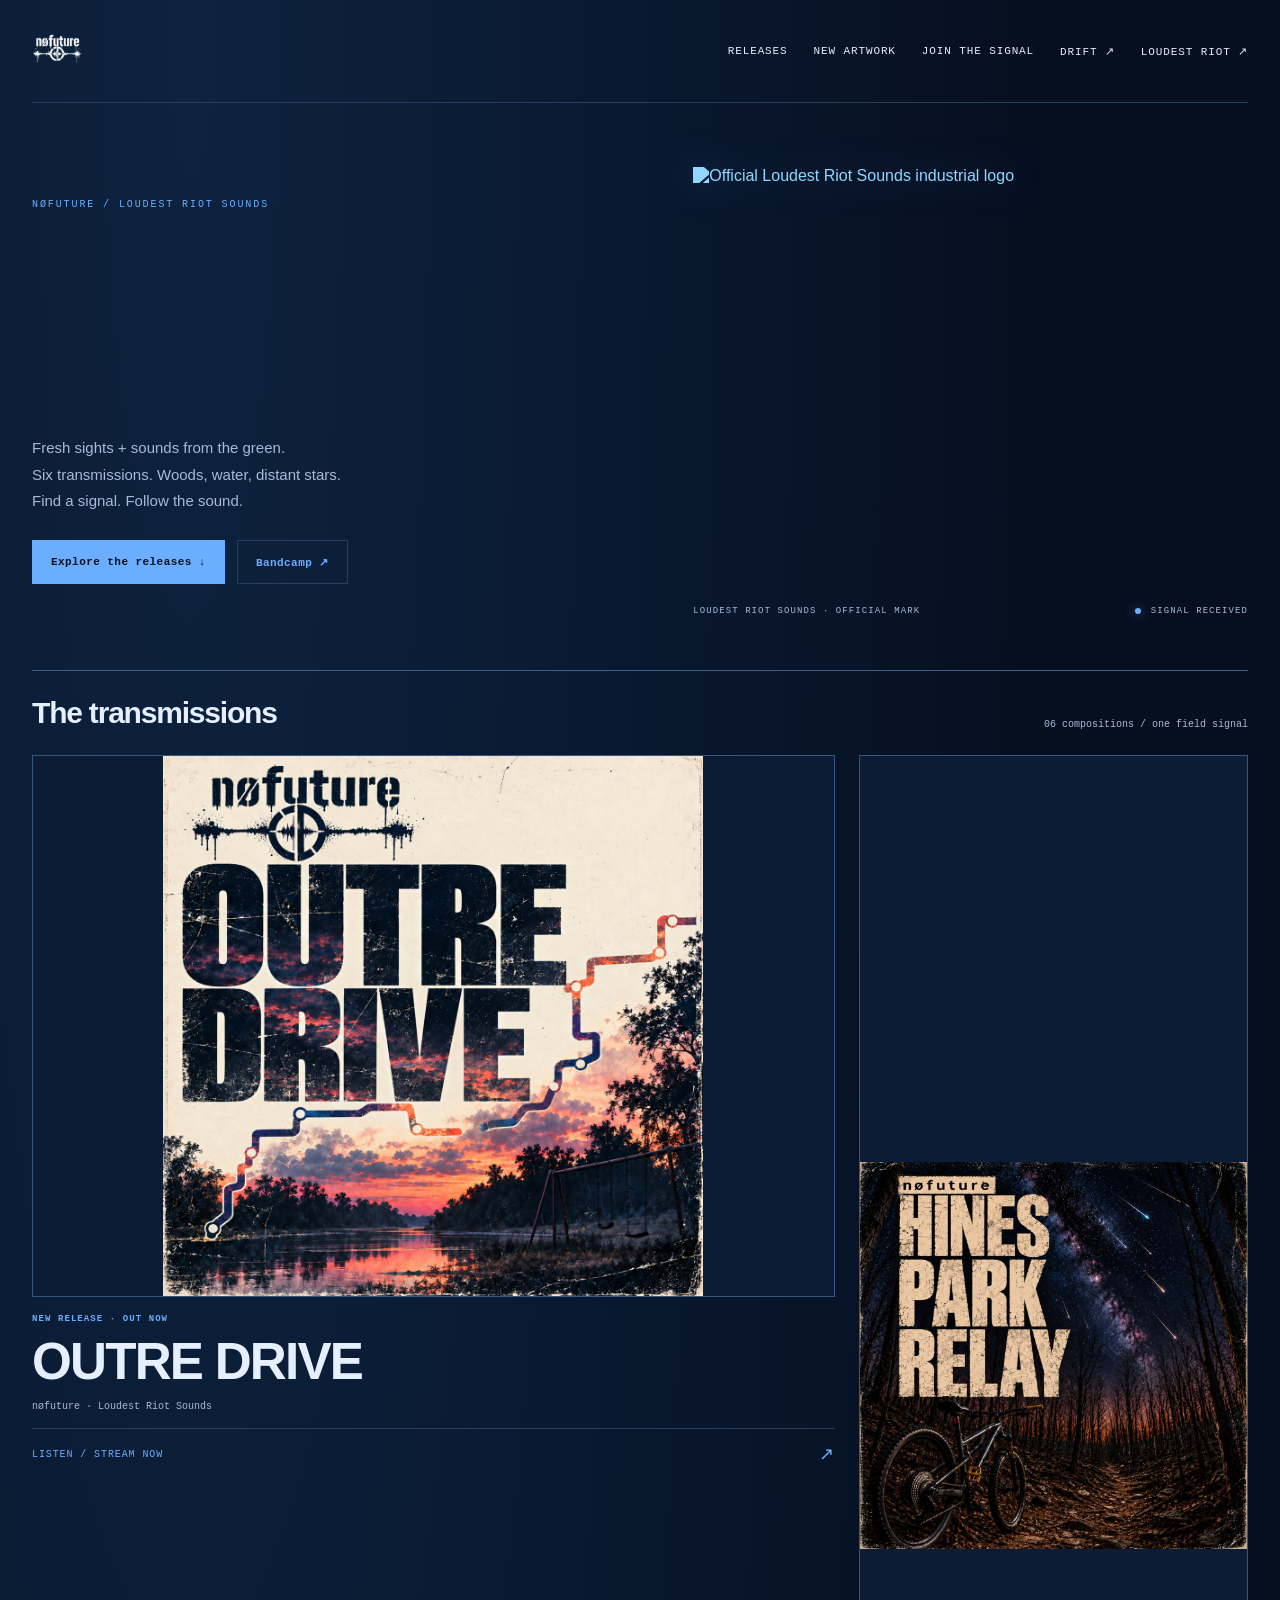
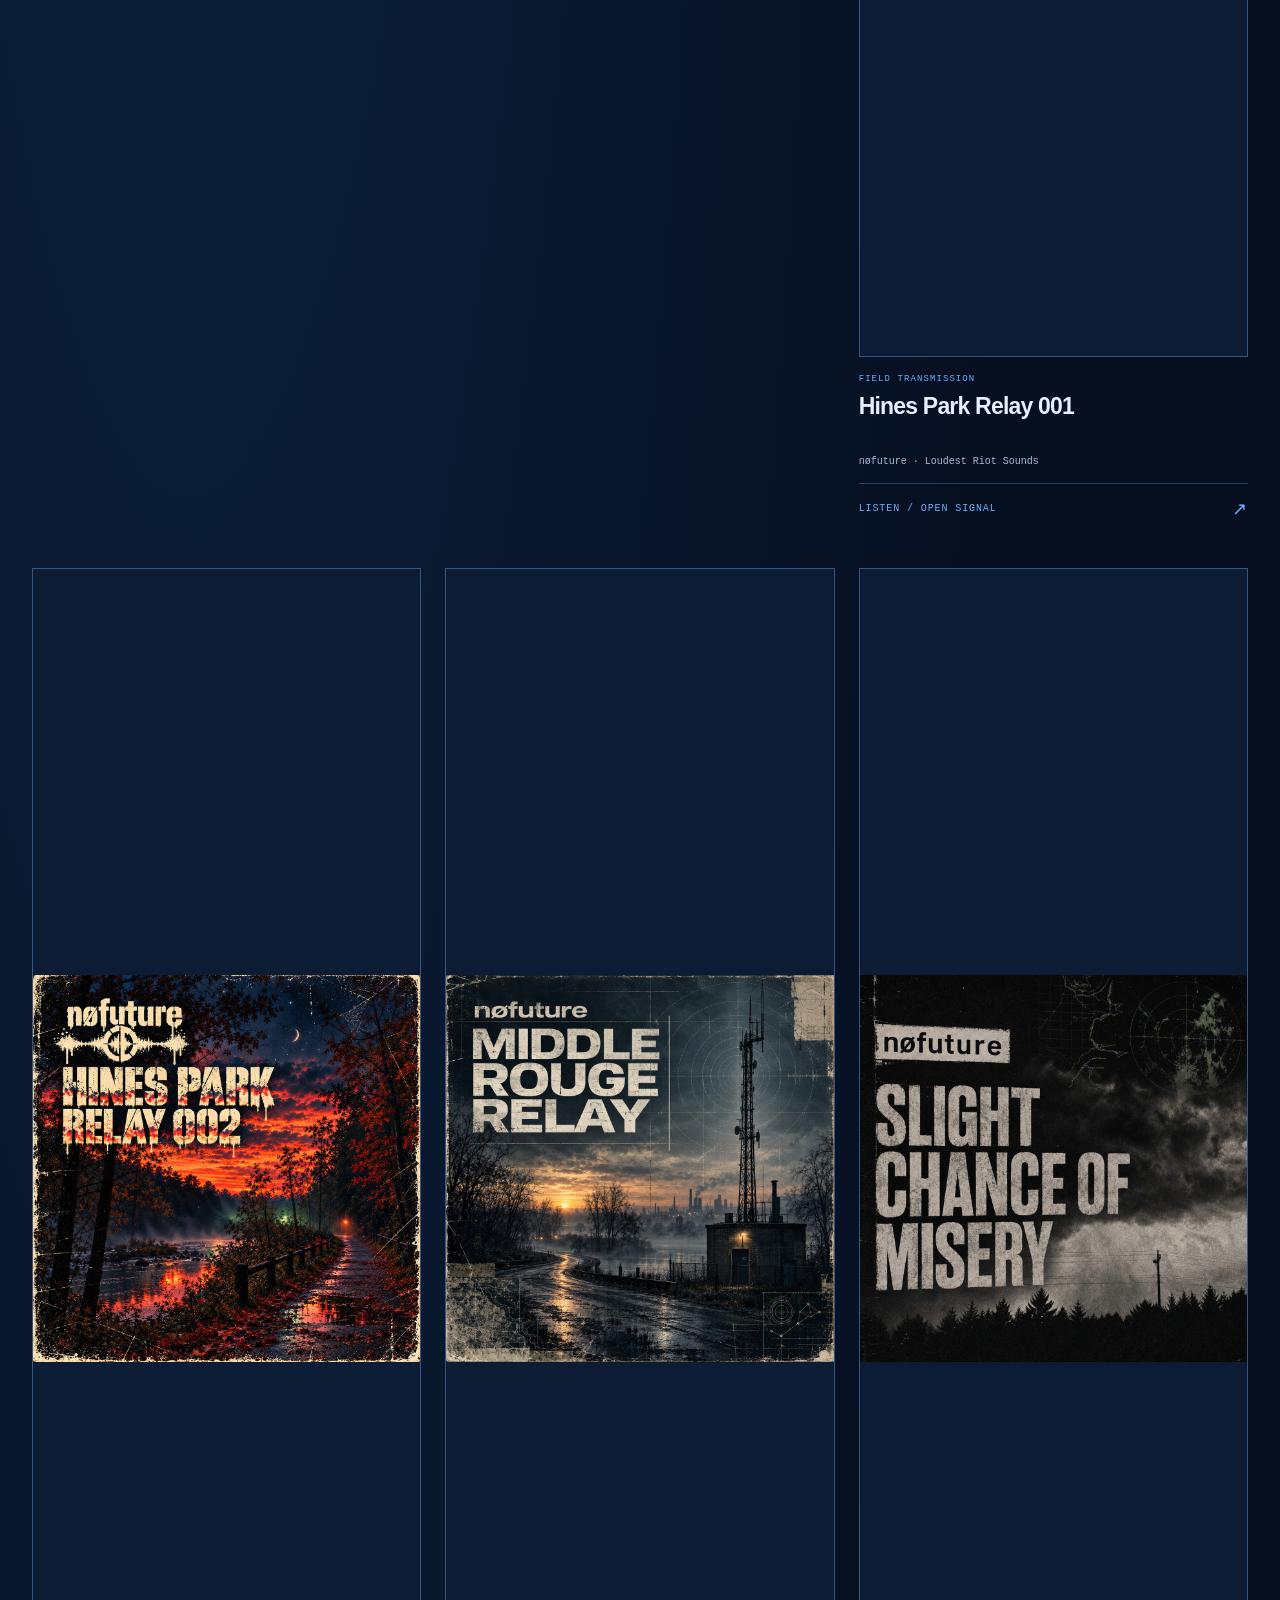
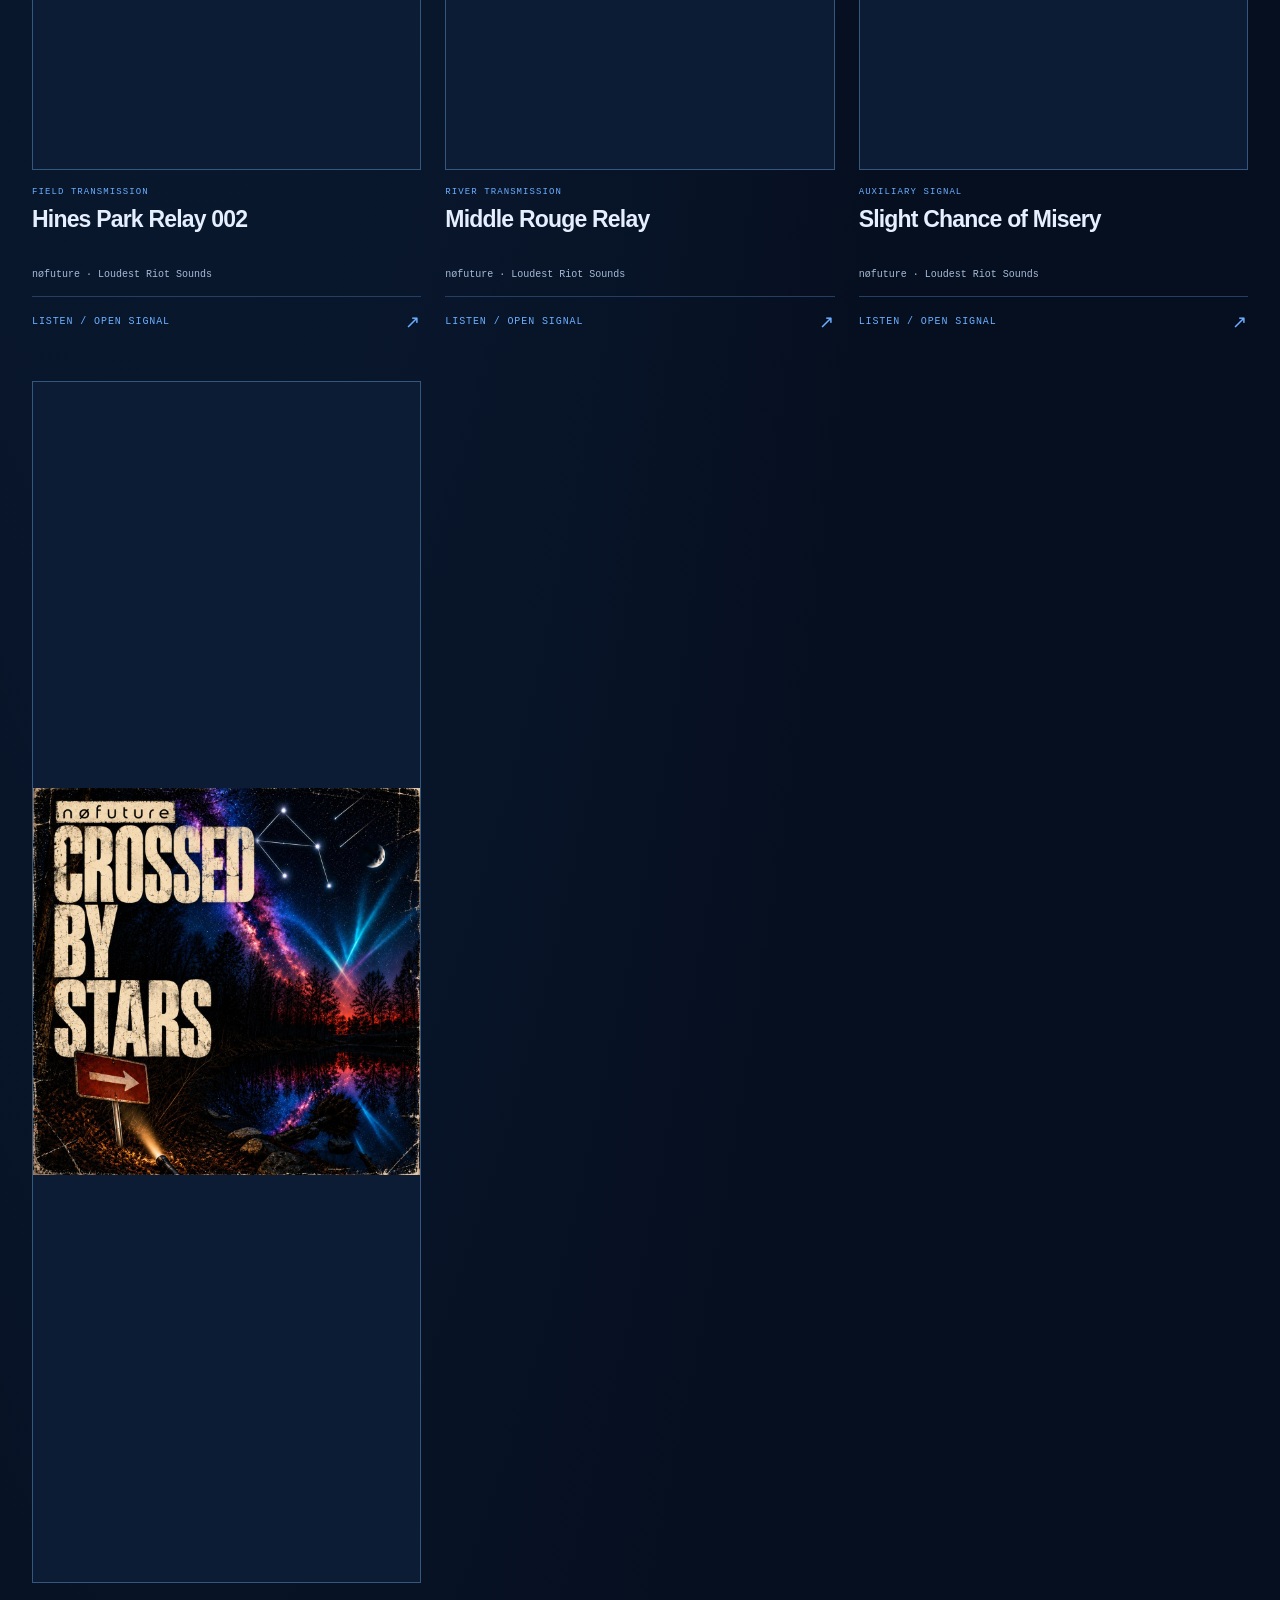
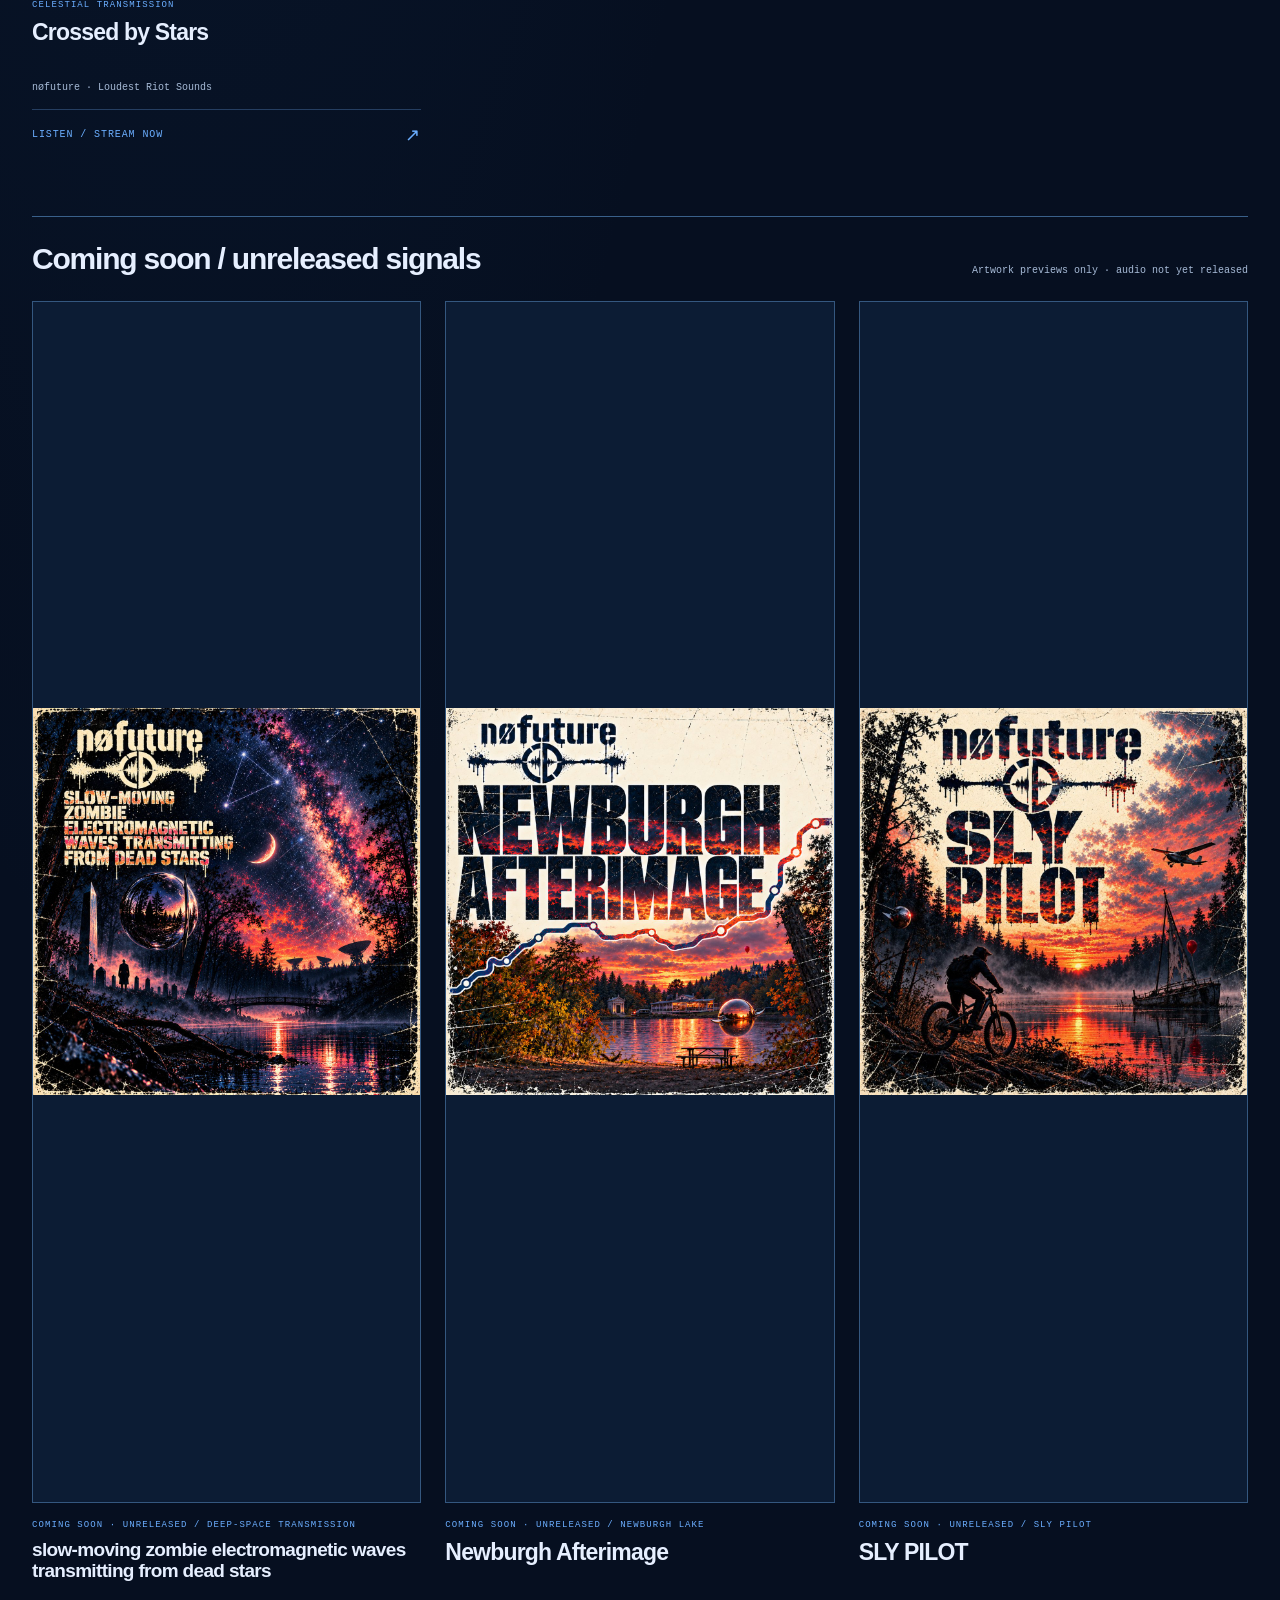
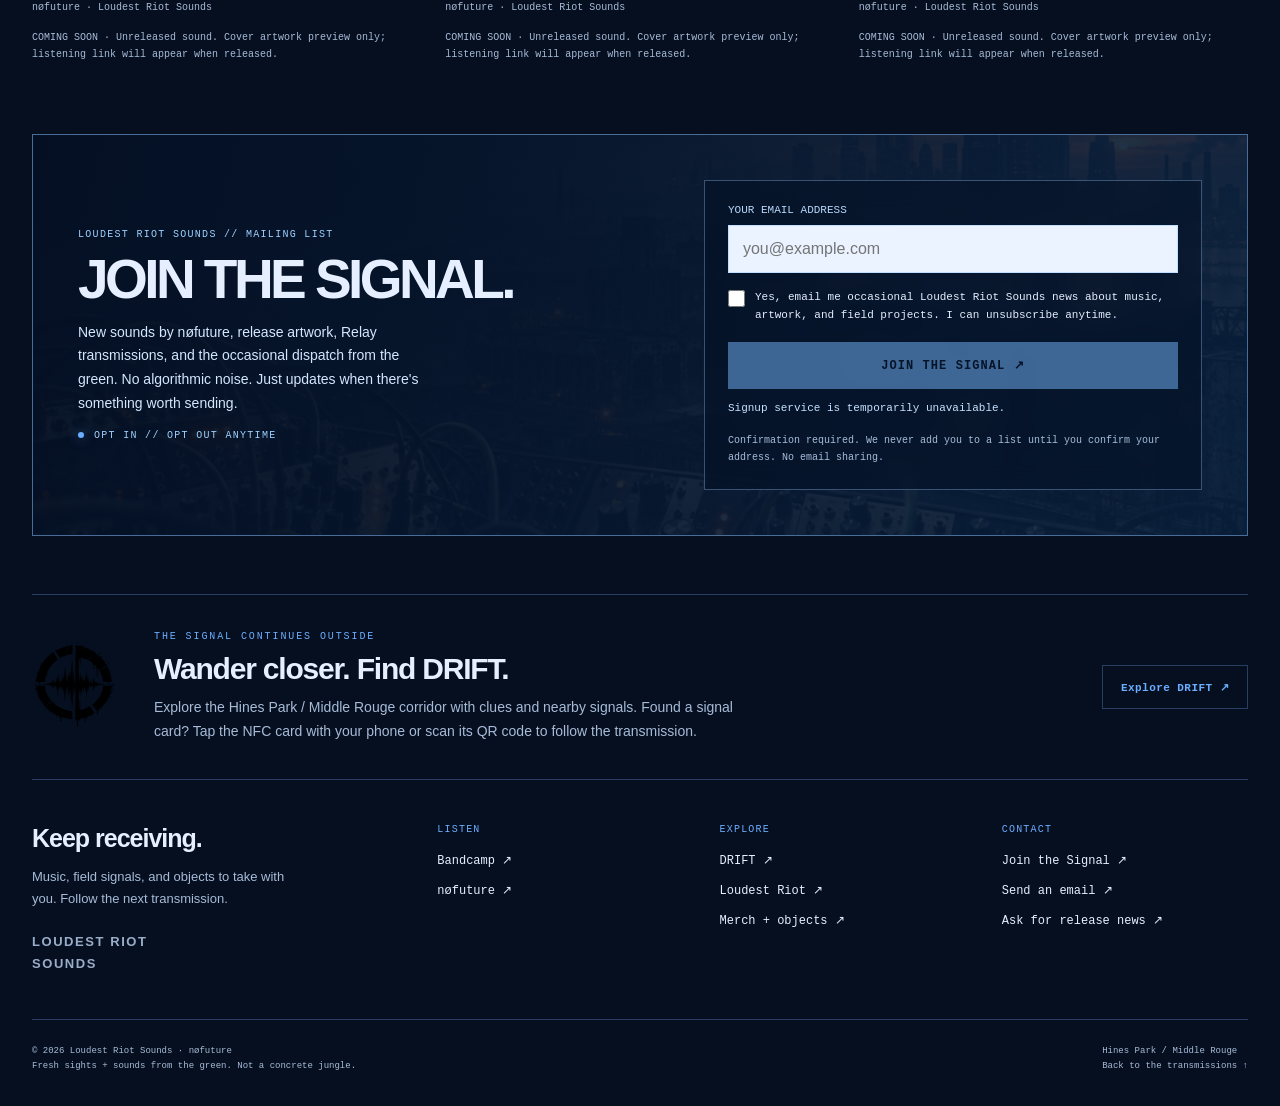
==== index.html @ c06fbc1d "Use official Loudest Riot industrial logo in hero and link Crossed by Stars to Spotify" ====
<!doctype html>
<html lang="en"><head><meta charset="utf-8"><meta name="viewport" content="width=device-width,initial-scale=1,viewport-fit=cover"><meta name="theme-color" content="#090e18"><meta name="description" content="Six transmissions by nøfuture. Explore the cover artwork, follow the sound, and find the signal in the Hines Park / Middle Rouge corridor."><title>Relay Network · nøfuture / Loudest Riot Sounds</title><link rel="canonical" href="https://relay.loudestriot.com/">
<link rel="icon" type="image/png" href="assets/brand/signal-glyph.png">
<link rel="apple-touch-icon" href="assets/brand/signal-glyph.png">
<meta property="og:type" content="website">
<meta property="og:site_name" content="Loudest Riot Sounds">
<meta property="og:url" content="https://relay.loudestriot.com/">
<meta property="og:title" content="Relay Network · nøfuture">
<meta property="og:description" content="Fresh sights + sounds from the green. Hines Park Relay, Middle Rouge, and signals beyond.">
<meta property="og:image" content="https://relay.loudestriot.com/assets/hines-001.jpg">
<meta property="og:image:alt" content="Original Hines Park Relay 001 cover artwork by nøfuture">
<meta property="og:image:type" content="image/jpeg">
<meta name="twitter:card" content="summary_large_image">
<meta name="twitter:title" content="Relay Network · nøfuture">
<meta name="twitter:description" content="OUTRE DRIVE is live. Woods, water, distant stars.">
<meta name="twitter:image" content="https://relay.loudestriot.com/assets/hines-001.jpg">
<style>
:root{--bg:#090e18;--ink:#eee9df;--muted:#a1aec1;--blue:#72acff;--line:#29364b;--mono:ui-monospace,SFMono-Regular,Menlo,Consolas,monospace}*{box-sizing:border-box}html{scroll-behavior:smooth;scroll-padding-top:24px}body{margin:0;background:var(--bg);color:var(--ink);font-family:Arial,Helvetica,sans-serif}a{color:inherit;text-decoration:none}button,a{-webkit-tap-highlight-color:transparent}a:focus-visible,button:focus-visible{outline:3px solid var(--blue);outline-offset:5px}::selection{background:var(--blue);color:var(--bg)}.wrap{width:min(1320px,calc(100% - 64px));margin:auto}.skip{position:absolute;left:20px;top:-60px;background:var(--blue);color:var(--bg);padding:12px;z-index:10}.skip:focus{top:12px}.top{display:flex;justify-content:space-between;align-items:center;gap:24px;padding:24px 0;border-bottom:1px solid var(--line)}.logo{width:180px;height:50px;object-fit:contain;object-position:left}.nav{display:flex;gap:26px;flex-wrap:wrap;font:11px var(--mono);letter-spacing:.08em;text-transform:uppercase}.nav a:hover,.links a:hover,footer a:hover{color:var(--blue)}.hero{position:relative;display:grid;grid-template-columns:1.12fr 1fr;gap:40px;padding:64px 0 54px;align-items:center}.eyebrow{font:10px var(--mono);letter-spacing:.19em;color:var(--blue);text-transform:uppercase}.hero h1{font-size:clamp(62px,7.8vw,116px);line-height:.89;letter-spacing:-.075em;font-weight:800;margin:24px 0}.hero h1 span{color:var(--blue)}.intro{font-size:15px;line-height:1.75;max-width:420px;color:var(--muted)}.heroactions{display:flex;gap:12px;flex-wrap:wrap;margin-top:26px}.button{display:inline-flex;align-items:center;justify-content:center;min-height:44px;padding:14px 18px;background:var(--blue);color:#08101c;font:11px var(--mono);font-weight:700;letter-spacing:.04em;border:1px solid var(--blue)}.button:hover{background:#a3caff}.button.outline{background:transparent;color:var(--blue);border-color:var(--line)}.button.outline:hover{border-color:var(--blue)}.heroart{position:relative;margin:0}.heroart img{width:100%;aspect-ratio:1.3;object-fit:cover;display:block;border:1px solid var(--line)}.heroart figcaption{display:flex;justify-content:space-between;gap:16px;margin-top:12px;font:9px var(--mono);letter-spacing:.12em;color:var(--muted);text-transform:uppercase}.signal{display:flex;align-items:center;gap:10px}.dot{width:6px;height:6px;background:var(--blue);border-radius:100%;box-shadow:0 0 12px #72acff90}.sectionhead{display:flex;justify-content:space-between;align-items:end;gap:20px;padding:25px 0;border-top:1px solid var(--line)}.sectionhead h2{font-size:30px;letter-spacing:-.04em;margin:0}.sectionhead p{font:10px var(--mono);color:var(--muted);margin:0}.gallery{display:grid;grid-template-columns:repeat(3,minmax(0,1fr));gap:34px 24px;padding-bottom:56px}.release{min-width:0}.artlink{display:block;position:relative;border:1px solid var(--line);overflow:hidden;background:#10182a;cursor:zoom-in;width:100%;padding:0;color:inherit}.artlink img{display:block;width:100%;aspect-ratio:1;object-fit:contain;transition:filter .25s}.artlink:hover{border-color:var(--blue)}.artlink:hover img{filter:brightness(1.08)}.zoom{position:absolute;bottom:12px;right:12px;background:#080e18dc;color:var(--blue);padding:8px 10px;font:9px var(--mono);border:1px solid #72acff55;opacity:0;transition:opacity .2s}.artlink:hover .zoom,.artlink:focus-visible .zoom{opacity:1}.release .type{font:9px var(--mono);color:var(--blue);letter-spacing:.12em;text-transform:uppercase;margin:17px 0 9px}.release h3{font-size:23px;line-height:1.14;letter-spacing:-.035em;margin:0;min-height:53px}.release.long h3{font-size:19px;min-height:53px}.release .byline{font:10px var(--mono);color:var(--muted);margin:10px 0 16px}.listen{display:flex;align-items:center;justify-content:space-between;gap:14px;border-top:1px solid var(--line);padding:14px 0;font:10px var(--mono);letter-spacing:.09em;text-transform:uppercase;color:var(--blue)}.listen:hover{color:#bfd9ff}.listen span{font-size:18px}.field{display:grid;grid-template-columns:92px 1fr auto;align-items:center;gap:30px;padding:36px 0;border-top:1px solid var(--line);border-bottom:1px solid var(--line)}.field img{width:84px;height:84px;object-fit:contain}.field h2{font-size:30px;letter-spacing:-.04em;margin:10px 0}.field p{max-width:600px;font-size:14px;line-height:1.7;color:var(--muted);margin:0}.links{display:grid;grid-template-columns:1.5fr 1fr 1fr 1fr;gap:36px;padding:44px 0}.links h2{font-size:25px;letter-spacing:-.04em;margin:0 0 12px}.links p{font-size:13px;line-height:1.7;color:var(--muted);max-width:280px}.links h3{font:10px var(--mono);color:var(--blue);text-transform:uppercase;letter-spacing:.12em;margin:0 0 18px}.links a{display:block;font:12px var(--mono);margin:0 0 15px}.label{width:170px;height:60px;object-fit:contain;object-position:left;margin-top:12px}footer{display:flex;justify-content:space-between;gap:24px;border-top:1px solid var(--line);padding:24px 0 34px;font:9px var(--mono);color:var(--muted);line-height:1.7}dialog{padding:0;border:1px solid var(--line);background:var(--bg);color:var(--ink);max-width:min(92vw,780px);max-height:94dvh}dialog::backdrop{background:#02060ddd}dialog img{display:block;max-width:100%;max-height:78dvh;object-fit:contain;margin:auto}.dialogbar{display:flex;justify-content:space-between;gap:20px;align-items:center;padding:16px;font:12px var(--mono)}.close{background:transparent;color:var(--blue);border:1px solid var(--line);padding:12px;cursor:pointer;font:12px var(--mono)}
@media(max-width:980px){.wrap{width:calc(100% - 40px)}.hero{gap:24px}.hero h1{font-size:76px}.gallery{grid-template-columns:repeat(2,minmax(0,1fr))}.links{grid-template-columns:repeat(2,1fr)}.field{grid-template-columns:70px 1fr}.field img{width:64px;height:64px}.field .button{grid-column:2;width:max-content}}
@media(max-width:600px){.wrap{width:calc(100% - 32px)}.top{gap:12px;padding:18px 0}.logo{width:130px;height:38px}.nav{gap:15px;font-size:10px}.nav .home{display:none}.hero{grid-template-columns:1fr;padding:38px 0 30px;gap:28px}.hero h1{font-size:clamp(64px,16vw,94px)}.intro{font-size:14px}.heroart img{aspect-ratio:1.5}.sectionhead{align-items:start}.sectionhead h2{font-size:25px}.sectionhead p{max-width:110px;text-align:right;line-height:1.6}.gallery{gap:28px 14px}.release h3{font-size:18px;min-height:42px}.release.long h3{font-size:15px}.release .type{font-size:8px;line-height:1.6}.release .byline{font-size:9px}.listen{font-size:9px}.field{gap:18px}.field h2{font-size:25px}.field p{font-size:13px}.links{gap:25px 20px}.links .about{grid-column:1/-1}.links p{max-width:100%}footer{flex-direction:column;gap:12px}.zoom{display:none}}
@media(max-width:350px){.gallery{grid-template-columns:1fr}.release h3,.release.long h3{min-height:0}.hero h1{font-size:60px}.nav{gap:8px}.logo{width:112px}}
@media(prefers-reduced-motion:reduce){html{scroll-behavior:auto}*{transition:none!important}}
:root{--bg:#060f20;--ink:#e6efff;--muted:#a7bbd7;--blue:#6baeff;--line:#253e61}
body{background:radial-gradient(ellipse at 15% 0%,#163c6870,transparent 55%),var(--bg)}
.hero h1{color:var(--blue);background:linear-gradient(135deg,#9ed4ff44,#2468bd55),url('assets/relay-network-hero.png') center 38%/cover;background-clip:text;-webkit-background-clip:text;-webkit-text-fill-color:transparent;filter:drop-shadow(0 0 24px #4389de33)}
.hero h1 span{color:inherit}
.heroart img{border-color:#436c9e}
.artlink{background:#0c1c34;border-color:#34577f}
.sectionhead{border-top-color:#39608a}
.release .art-note{font:10px var(--mono);line-height:1.7;color:var(--muted);margin:14px 0 0}
.signal-update{font:10px var(--mono);letter-spacing:.1em;color:var(--blue);margin:16px 0 0}
.labelword{font:800 18px/1.05 Arial,Helvetica,sans-serif;letter-spacing:.12em;color:var(--ink);margin:20px 0 0;opacity:.92}

/* Portrait mobile rebuild v2: artwork first, no tiny two-column covers */
@media (max-width:640px) and (orientation:portrait){
  html{overflow-x:clip;scroll-padding-top:18px}
  body{min-width:0;background:#071428}
  .wrap{width:100%;max-width:100%;overflow:clip}
  .top{
    margin:0;padding:calc(12px + env(safe-area-inset-top,0px)) 18px 0;
    display:grid;grid-template-columns:minmax(0,1fr);gap:9px;
    background:linear-gradient(180deg,#0a1b34,#08172d);
    border-bottom:1px solid #385984
  }
  .top>a{display:inline-block;width:max-content;max-width:100%;line-height:0}
  .logo{width:152px;height:45px;object-position:left center}
  .nav{display:grid;grid-template-columns:repeat(3,minmax(0,1fr));gap:0;width:100%;border-top:1px solid #243e60}
  .nav a{display:flex;justify-content:center;align-items:center;min-height:47px;padding:8px 3px;color:#d4e5ff;font:10px/1.25 var(--mono);letter-spacing:.06em;text-align:center}
  .nav a+a{border-left:1px solid #243e60}
  .nav .home{display:none}
  .hero{
    position:relative;display:grid;isolation:isolate;
    grid-template-columns:minmax(0,1fr);
    min-height:clamp(540px,76svh,690px);padding:0;margin:0;gap:0;
    border-bottom:1px solid #375982
  }
  .hero::before{
    content:"";position:absolute;inset:0;z-index:1;pointer-events:none;
    background:linear-gradient(180deg,rgba(4,14,30,.07) 0%,rgba(4,13,31,.3) 21%,rgba(4,15,33,.66) 46%,rgba(3,12,29,.97) 100%)
  }
  .hero>div{
    position:relative;z-index:2;grid-area:1/1;min-width:0;
    display:flex;flex-direction:column;justify-content:flex-end;align-items:flex-start;
    padding:38px 20px 36px
  }
  .hero .eyebrow{
    max-width:100%;font:10px/1.4 var(--mono);letter-spacing:.15em;
    color:#d9ecff;background:rgba(6,28,54,.43);
    border:1px solid rgba(153,202,255,.37);padding:8px 10px;
    -webkit-backdrop-filter:blur(7px);backdrop-filter:blur(7px)
  }
  .hero h1{
    max-width:100%;margin:20px 0 19px;
    font-size:clamp(69px,20vw,95px);font-weight:900;line-height:.84;letter-spacing:-.083em;
    color:#f1f7ff;background:none;filter:none;text-shadow:0 4px 28px rgba(2,11,29,.75);
    -webkit-text-fill-color:#f1f7ff;overflow-wrap:normal
  }
  .hero h1 span{
    display:block;max-width:100%;margin-top:9px;
    font-size:clamp(34px,11.3vw,54px);font-weight:800;line-height:1;letter-spacing:-.068em;
    color:#a9d1ff;-webkit-text-fill-color:#a9d1ff;white-space:nowrap
  }
  .hero .intro{
    box-sizing:border-box;width:auto;max-width:min(100%,36ch);margin:0;
    padding:12px 14px;border-left:2px solid #8ecaff;
    background:rgba(8,24,49,.44);color:#edf6ff;font-size:13px;line-height:1.55;
    -webkit-backdrop-filter:blur(7px);backdrop-filter:blur(7px)
  }
  .heroactions{display:grid;grid-template-columns:minmax(0,1fr) auto;gap:9px;width:100%;margin-top:19px}
  .heroactions .button{min-width:0;min-height:46px;padding:11px 12px;font:700 10px/1.4 var(--mono);letter-spacing:.015em;text-align:center}
  .heroactions .button.outline{background:rgba(8,24,49,.5);border-color:rgba(162,204,255,.58);color:#e9f3ff;-webkit-backdrop-filter:blur(7px);backdrop-filter:blur(7px)}
  .heroart{position:absolute;inset:0;z-index:0;grid-area:1/1;overflow:hidden}
  .heroart img{
    display:block;width:100%;height:100%;border:0;aspect-ratio:auto;
    object-fit:cover;object-position:50% 45%
  }
  .heroart figcaption{display:none}
  .sectionhead{
    display:block;align-items:initial;margin:0 18px;padding:34px 0 20px;border-top:0
  }
  .sectionhead h2{
    max-width:100%;font-size:clamp(25px,7.1vw,33px);line-height:1.08;
    letter-spacing:-.045em
  }
  .sectionhead p{
    max-width:100%;margin:11px 0 0;color:#9fc6f7;text-align:left;
    font:10px/1.5 var(--mono);letter-spacing:.06em
  }
  .gallery{display:grid;grid-template-columns:minmax(0,1fr);gap:0;padding:0 18px 24px}
  .release{
    display:flex;flex-direction:column;min-width:0;
    margin:0 0 29px;padding:0 0 28px;border-bottom:1px solid #2a4365
  }
  .release:last-child{margin-bottom:0}
  .artlink{width:100%;border:1px solid #39628b;background:#102846;box-shadow:0 14px 30px rgba(0,4,17,.24)}
  .artlink img{width:100%;height:auto;aspect-ratio:1;object-fit:contain}
  .zoom{display:none}
  .release .type{margin:17px 0 8px;color:#91c9ff;font:10px/1.45 var(--mono);letter-spacing:.12em}
  .release h3,.release.long h3{
    min-height:0;margin:0;font-size:clamp(23px,6.4vw,30px);
    line-height:1.14;letter-spacing:-.03em;overflow-wrap:anywhere
  }
  .release.long h3{font-size:clamp(19px,5.3vw,24px);line-height:1.18}
  .release .byline{margin:10px 0 12px;color:#9eb9db;font-size:10px;line-height:1.5}
  .listen{
    margin-top:auto;min-height:48px;padding:12px 0;
    font:11px/1.4 var(--mono);letter-spacing:.08em;color:#93c7ff
  }
  .listen span{font-size:21px}
  .release .art-note{margin:6px 0 0;color:#afc9e8;font:11px/1.6 var(--mono)}
  .field{
    display:grid;grid-template-columns:62px minmax(0,1fr);gap:18px;
    align-items:start;padding:34px 18px 38px;margin:0;
    background:linear-gradient(140deg,#122c4c,#08172d);
    border-top:1px solid #375982;border-bottom:1px solid #375982
  }
  .field>a:first-child{grid-column:1;grid-row:1}
  .field img{display:block;width:62px;height:62px;object-fit:contain}
  .field>div{min-width:0;grid-column:2;grid-row:1}
  .field .eyebrow{font-size:9px;line-height:1.6}
  .field h2{margin:9px 0;font-size:clamp(22px,6vw,28px);line-height:1.1}
  .field p{font-size:13px;line-height:1.65}
  .field .button{grid-column:1/-1;width:100%;margin-top:2px}
  .links{display:grid;grid-template-columns:repeat(2,minmax(0,1fr));gap:30px 17px;padding:40px 18px 34px}
  .links .about{grid-column:1/-1}
  .links h2{font-size:28px}
  .links p{max-width:100%;font-size:13px}
  .links a{font:12px/1.5 var(--mono);overflow-wrap:anywhere}
  .links h3{margin-bottom:14px}
  .links .labelword{font-size:17px;line-height:1.05}
  footer{display:flex;flex-direction:column;gap:12px;padding:22px 18px calc(32px + env(safe-area-inset-bottom,0px));font:10px/1.7 var(--mono)}
  dialog{width:min(calc(100vw - 24px),780px);max-width:calc(100vw - 24px)}
  .dialogbar{font-size:11px}
}
@media (max-width:350px) and (orientation:portrait){
  .top{padding-left:14px;padding-right:14px}
  .hero>div{padding-left:16px;padding-right:16px}
  .hero h1{font-size:clamp(65px,20vw,72px)}
  .hero h1 span{font-size:clamp(32px,11vw,40px)}
  .heroactions .button{font-size:9px;padding-inline:8px}
  .heroart figcaption{left:16px;right:16px;font-size:8px}
  .gallery{padding-left:14px;padding-right:14px}
  .sectionhead{margin-left:14px;margin-right:14px}
}

@media(forced-colors:active){.hero h1{background:none;-webkit-text-fill-color:CanvasText;filter:none}}
.featured{grid-column:span 2}.featured .artlink img{max-height:540px;object-fit:contain}.featured .type{font-weight:700}.featured h3{font-size:clamp(30px,4vw,54px);min-height:0}@media(max-width:640px){.featured{grid-column:1}.featured .artlink img{max-height:none}.featured h3{font-size:32px}}
.heroart img{object-fit:contain!important;aspect-ratio:1.3!important;background:transparent!important;border:0!important;filter:brightness(0) saturate(100%) invert(76%) sepia(24%) saturate(1165%) hue-rotate(177deg) brightness(105%) contrast(102%) drop-shadow(0 0 18px rgba(47,132,230,.3))!important}.hero h1{background-image:none!important}\n</style><link rel="stylesheet" href="assets/signal-signup.css?v=1"><script defer src="assets/signal-signup.js?v=1"></script></head><body><a class="skip" href="#transmissions">Skip to releases</a><div class="wrap"><header class="top"><a href="https://loudestriot.com" aria-label="Loudest Riot Sounds home"><img class="logo" src="assets/brand/nofuture-waveform-white.png" alt="nøfuture"></a><nav class="nav" aria-label="Main navigation"><a href="#transmissions">Releases</a><a href="#new-artwork">New artwork</a><a href="#join-signal">Join the signal</a><a href="https://drift.loudestriot.com">DRIFT ↗</a><a class="home" href="https://loudestriot.com">Loudest Riot ↗</a></nav></header>
<main><section class="hero"><div><div class="eyebrow">nøfuture / Loudest Riot Sounds</div><h1>RELAY<br><span>NETWORK.</span></h1><p class="intro">Fresh sights + sounds from the green.<br>Six transmissions. Woods, water, distant stars.<br>Find a signal. Follow the sound.</p><div class="heroactions"><a class="button" href="#transmissions">Explore the releases ↓</a><a class="button outline" href="https://nfuture.bandcamp.com">Bandcamp ↗</a></div></div><figure class="heroart"><img src="https://xn--nfuture-q1a.com/assets/loudest-riot-industrial.png" alt="Official Loudest Riot Sounds industrial logo" fetchpriority="high"><figcaption><span>Loudest Riot Sounds · official mark</span><span class="signal"><i class="dot" aria-hidden="true"></i>Signal received</span></figcaption></figure></section>
<section id="transmissions" aria-labelledby="releases-title"><div class="sectionhead"><h2 id="releases-title">The transmissions</h2><p>06 compositions / one field signal</p></div><div class="gallery">
<article class="release featured"><button class="artlink" type="button" data-cover="assets/outre-drive.jpg" data-title="Outre Drive" aria-label="View Outre Drive cover artwork"><img src="assets/outre-drive.jpg" alt="Outre Drive cover artwork" loading="eager" width="1200" height="1200"><span class="zoom" aria-hidden="true">View artwork ↗</span></button><p class="type">NEW RELEASE · OUT NOW</p><h3>OUTRE DRIVE</h3><p class="byline">nøfuture · Loudest Riot Sounds</p><a class="listen" href="https://ditto.fm/outre-drive">Listen / stream now<span aria-hidden="true">↗</span></a></article>
<article class="release "><button class="artlink" type="button" data-cover="assets/hines-001.jpg" data-title="Hines Park Relay 001" aria-label="View Hines Park Relay 001 cover artwork"><img src="assets/hines-001.jpg" alt="Hines Park Relay 001 cover artwork" loading="lazy" width="1200" height="1200"><span class="zoom" aria-hidden="true">View artwork ↗</span></button><p class="type">Field transmission</p><h3>Hines Park Relay 001</h3><p class="byline">nøfuture · Loudest Riot Sounds</p><a class="listen" href="/relay/001">Listen / open signal<span aria-hidden="true">↗</span></a></article>
<article class="release "><button class="artlink" type="button" data-cover="assets/hines-002.jpg?v=nofuture-20261013" data-title="Hines Park Relay 002" aria-label="View Hines Park Relay 002 cover artwork"><img src="assets/hines-002.jpg?v=nofuture-20261013" alt="Hines Park Relay 002 cover artwork" loading="lazy" width="1200" height="1200"><span class="zoom" aria-hidden="true">View artwork ↗</span></button><p class="type">Field transmission</p><h3>Hines Park Relay 002</h3><p class="byline">nøfuture · Loudest Riot Sounds</p><a class="listen" href="/relay/002">Listen / open signal<span aria-hidden="true">↗</span></a></article>
<article class="release "><button class="artlink" type="button" data-cover="assets/middle-rouge.jpg" data-title="Middle Rouge Relay" aria-label="View Middle Rouge Relay cover artwork"><img src="assets/middle-rouge.jpg" alt="Middle Rouge Relay cover artwork" loading="lazy" width="1200" height="1200"><span class="zoom" aria-hidden="true">View artwork ↗</span></button><p class="type">River transmission</p><h3>Middle Rouge Relay</h3><p class="byline">nøfuture · Loudest Riot Sounds</p><a class="listen" href="/relay/003">Listen / open signal<span aria-hidden="true">↗</span></a></article>
<article class="release "><button class="artlink" type="button" data-cover="assets/misery.jpg" data-title="Slight Chance of Misery" aria-label="View Slight Chance of Misery cover artwork"><img src="assets/misery.jpg" alt="Slight Chance of Misery cover artwork" loading="lazy" width="1200" height="1200"><span class="zoom" aria-hidden="true">View artwork ↗</span></button><p class="type">Auxiliary signal</p><h3>Slight Chance of Misery</h3><p class="byline">nøfuture · Loudest Riot Sounds</p><a class="listen" href="/relay/004">Listen / open signal<span aria-hidden="true">↗</span></a></article>
<article class="release "><button class="artlink" type="button" data-cover="assets/crossed-by-stars.jpg" data-title="Crossed by Stars" aria-label="View Crossed by Stars cover artwork"><img src="assets/crossed-by-stars.jpg" alt="Crossed by Stars cover artwork" loading="lazy" width="1200" height="1200"><span class="zoom" aria-hidden="true">View artwork ↗</span></button><p class="type">Celestial transmission</p><h3>Crossed by Stars</h3><p class="byline">nøfuture · Loudest Riot Sounds</p><a class="listen" href="https://open.spotify.com/track/3FAiZSc636srlFownrEbRA">Listen / stream now<span aria-hidden="true">↗</span></a></article>

</div></section>
<section id="new-artwork" aria-labelledby="artwork-title"><div class="sectionhead"><h2 id="artwork-title">Coming soon / unreleased signals</h2><p>Artwork previews only · audio not yet released</p></div><div class="gallery">
<article class="release long"><button class="artlink" type="button" data-cover="assets/dead-stars.jpg?v=nofuture-20261013" data-title="slow-moving zombie electromagnetic waves transmitting from dead stars" aria-label="View slow-moving zombie electromagnetic waves transmitting from dead stars cover artwork"><img src="assets/dead-stars.jpg?v=nofuture-20261013" alt="slow-moving zombie electromagnetic waves transmitting from dead stars cover artwork" loading="lazy" width="1200" height="1200"><span class="zoom" aria-hidden="true">View artwork ↗</span></button><p class="type">COMING SOON · UNRELEASED / Deep-space transmission</p><h3>slow-moving zombie electromagnetic waves transmitting from dead stars</h3><p class="byline">nøfuture · Loudest Riot Sounds</p><p class="art-note">COMING SOON · Unreleased sound. Cover artwork preview only; listening link will appear when released.</p></article>
<article class="release"><button class="artlink" type="button" data-cover="assets/newburgh-afterimage.jpg" data-title="Newburgh Afterimage" aria-label="View Newburgh Afterimage cover artwork"><img src="assets/newburgh-afterimage.jpg" alt="Newburgh Afterimage: sunset on the lake with distressed cutout lettering and a mirrored sphere" loading="lazy" width="1200" height="1200"><span class="zoom" aria-hidden="true">View artwork ↗</span></button><p class="type">COMING SOON · UNRELEASED / Newburgh Lake</p><h3>Newburgh Afterimage</h3><p class="byline">nøfuture · Loudest Riot Sounds</p><p class="art-note">COMING SOON · Unreleased sound. Cover artwork preview only; listening link will appear when released.</p></article>
<article class="release"><button class="artlink" type="button" data-cover="assets/sly-pilot.jpg" data-title="SLY PILOT" aria-label="View SLY PILOT cover artwork"><img src="assets/sly-pilot.jpg" alt="SLY PILOT cover artwork by nøfuture" loading="lazy" width="1200" height="1200"><span class="zoom" aria-hidden="true">View artwork ↗</span></button><p class="type">COMING SOON · UNRELEASED / SLY PILOT</p><h3>SLY PILOT</h3><p class="byline">nøfuture · Loudest Riot Sounds</p><p class="art-note">COMING SOON · Unreleased sound. Cover artwork preview only; listening link will appear when released.</p></article>
</div></section>
<section class="signup" id="join-signal" aria-labelledby="signup-title">
<div><div class="signup-tag">LOUDEST RIOT SOUNDS // MAILING LIST</div><h2 id="signup-title">JOIN THE SIGNAL.</h2><p class="signup-copy">New sounds by nøfuture, release artwork, Relay transmissions, and the occasional dispatch from the green. No algorithmic noise. Just updates when there's something worth sending.</p><div class="signal"><i class="dot" aria-hidden="true"></i><span class="signup-tag">OPT IN // OPT OUT ANYTIME</span></div></div>
<form id="signal-signup" novalidate aria-label="Loudest Riot Sounds mailing list signup">
<label for="signal-email">YOUR EMAIL ADDRESS</label>
<input id="signal-email" name="email" type="email" autocomplete="email" inputmode="email" maxlength="254" placeholder="you@example.com" required>
<div class="honeypot" aria-hidden="true"><label for="signal-website">Leave this blank</label><input id="signal-website" name="website" type="text" autocomplete="off" tabindex="-1"></div>
<label class="consent" for="signal-consent"><input id="signal-consent" name="consent" type="checkbox" required><span>Yes, email me occasional Loudest Riot Sounds news about music, artwork, and field projects. I can unsubscribe anytime.</span></label>
<button id="signal-submit" type="submit" disabled>JOIN THE SIGNAL ↗</button>
<p id="signup-status" class="signup-status" role="status" aria-live="polite">Checking signup availability…</p>
<p class="signup-fine">Confirmation required. We never add you to a list until you confirm your address. No email sharing.</p>
</form></section>

<section class="field" aria-labelledby="field-title"><a href="https://go.loudestriot.com" aria-label="Follow the Signal Glyph to the link hub"><img src="assets/brand/signal-glyph.png" alt="Signal Glyph"></a><div><div class="eyebrow">The signal continues outside</div><h2 id="field-title">Wander closer. Find DRIFT.</h2><p>Explore the Hines Park / Middle Rouge corridor with clues and nearby signals. Found a signal card? Tap the NFC card with your phone or scan its QR code to follow the transmission.</p></div><a class="button outline" href="https://drift.loudestriot.com">Explore DRIFT ↗</a></section>
</main><span id="relay005"></span><span id="relay006"></span><section class="links" aria-label="More from Loudest Riot Sounds"><div class="about"><h2>Keep receiving.</h2><p>Music, field signals, and objects to take with you. Follow the next transmission.</p><p class="labelword" aria-label="Loudest Riot Sounds">LOUDEST RIOT<br>SOUNDS</p></div><div><h3>Listen</h3><a href="https://nfuture.bandcamp.com">Bandcamp ↗</a><a href="https://nøfuture.com">nøfuture ↗</a></div><div><h3>Explore</h3><a href="https://drift.loudestriot.com">DRIFT ↗</a><a href="https://loudestriot.com">Loudest Riot ↗</a><a href="https://nfuture.bandcamp.com/merch">Merch + objects ↗</a></div><div><h3>Contact</h3><a href="#join-signal">Join the Signal ↗</a><a href="mailto:sounds@loudestriot.com">Send an email ↗</a><a href="mailto:sounds@loudestriot.com?subject=Keep%20me%20posted%20on%20Loudest%20Riot">Ask for release news ↗</a></div></section><footer><span>© 2026 Loudest Riot Sounds · nøfuture<br>Fresh sights + sounds from the green. Not a concrete jungle.</span><span>Hines Park / Middle Rouge<br><a href="#transmissions">Back to the transmissions ↑</a></span></footer></div>
<dialog id="artwork"><img id="full-art" alt=""><div class="dialogbar"><span id="art-title"></span><button class="close" type="button">Close ×</button></div></dialog>
<script>
const modal=document.getElementById('artwork');let opener;
document.querySelectorAll('[data-cover]').forEach(button=>button.addEventListener('click',()=>{opener=button;document.getElementById('full-art').src=button.dataset.cover;document.getElementById('full-art').alt=button.dataset.title+' cover artwork';document.getElementById('art-title').textContent=button.dataset.title;modal.showModal();document.body.style.overflow='hidden'}));
modal.querySelector('.close').addEventListener('click',()=>modal.close());modal.addEventListener('click',e=>{if(e.target===modal){const r=modal.getBoundingClientRect();if(e.clientX<r.left||e.clientX>r.right||e.clientY<r.top||e.clientY>r.bottom)modal.close()}});modal.addEventListener('close',()=>{document.body.style.overflow='';opener?.focus()});
</script></body></html>
---- assets/signal-signup.css ----
/* Loudest Riot Sounds / Join the Signal */
.signup{position:relative;isolation:isolate;overflow:hidden;display:grid;grid-template-columns:minmax(0,1fr) minmax(300px,.85fr);align-items:center;gap:40px;margin:15px 0 58px;padding:45px;border:1px solid #486d98;background:#091c34}
.signup::before{content:"";position:absolute;inset:0;z-index:-2;background:url('relay-network-hero.png') center/cover no-repeat;opacity:.52}
.signup::after{content:"";position:absolute;inset:0;z-index:-1;background:linear-gradient(105deg,rgba(4,15,35,.94),rgba(9,33,64,.78))}
.signup h2{margin:12px 0 13px;font-size:clamp(34px,4.3vw,56px);line-height:1;letter-spacing:-.065em}
.signup .signup-copy{max-width:45ch;color:#d4e7ff;font-size:14px;line-height:1.7}
.signup .signup-tag{font:10px var(--mono);letter-spacing:.13em;color:#9ed0ff}
.signup form{padding:23px;background:rgba(3,15,35,.5);border:1px solid rgba(153,199,255,.35);-webkit-backdrop-filter:blur(13px);backdrop-filter:blur(13px)}
.signup label[for="signal-email"]{display:block;margin-bottom:9px;font:11px var(--mono);color:#b9d8fa}
.signup input[type=email]{width:100%;min-width:0;min-height:48px;padding:13px 14px;background:#eaf3ff;border:1px solid #c0deff;border-radius:0;color:#05162c;font:16px Arial,Helvetica,sans-serif}
.signup input[type=email]:focus-visible{outline:3px solid #78bcff;outline-offset:2px}
.signup .consent{display:flex;align-items:flex-start;gap:10px;margin:15px 0 18px;color:#e6efff;font:11px/1.65 var(--mono)}
.signup .consent input{flex:none;width:17px;height:17px;accent-color:#73baff;margin:2px 0 0}
.signup button{width:100%;min-height:47px;border:1px solid #77baff;background:#78baff;color:#071429;font:700 12px var(--mono);letter-spacing:.09em;cursor:pointer}
.signup button:disabled{cursor:not-allowed;opacity:.5}
.signup button:not(:disabled):hover{background:#b0d6ff}
.signup-status{margin:11px 0 0;min-height:1.8em;color:#c7e2ff;font:11px/1.6 var(--mono)}
.signup .signup-fine{margin:12px 0 0;color:#a7bedb;font:10px/1.7 var(--mono)}
.signup .honeypot{position:absolute!important;left:-10000px!important;width:1px!important;height:1px!important;overflow:hidden!important}
@media(max-width:800px){.signup{grid-template-columns:1fr;gap:20px;padding:30px;margin:18px 0 48px}.signup h2{font-size:clamp(32px,7vw,47px)}}
@media(max-width:640px) and (orientation:portrait){
  .nav a[href="#new-artwork"]{display:none}
  .signup{margin:15px 18px 40px;padding:26px 17px;display:block;border-color:#416992}
  .signup::after{background:linear-gradient(180deg,rgba(4,15,35,.9),rgba(4,20,41,.87))}
  .signup h2{font-size:clamp(32px,10vw,46px);margin:12px 0}
  .signup .signup-copy{font-size:13px;line-height:1.6;margin:0 0 22px}
  .signup form{padding:16px}
}
@media(prefers-reduced-motion:reduce){.signup *{scroll-behavior:auto}}
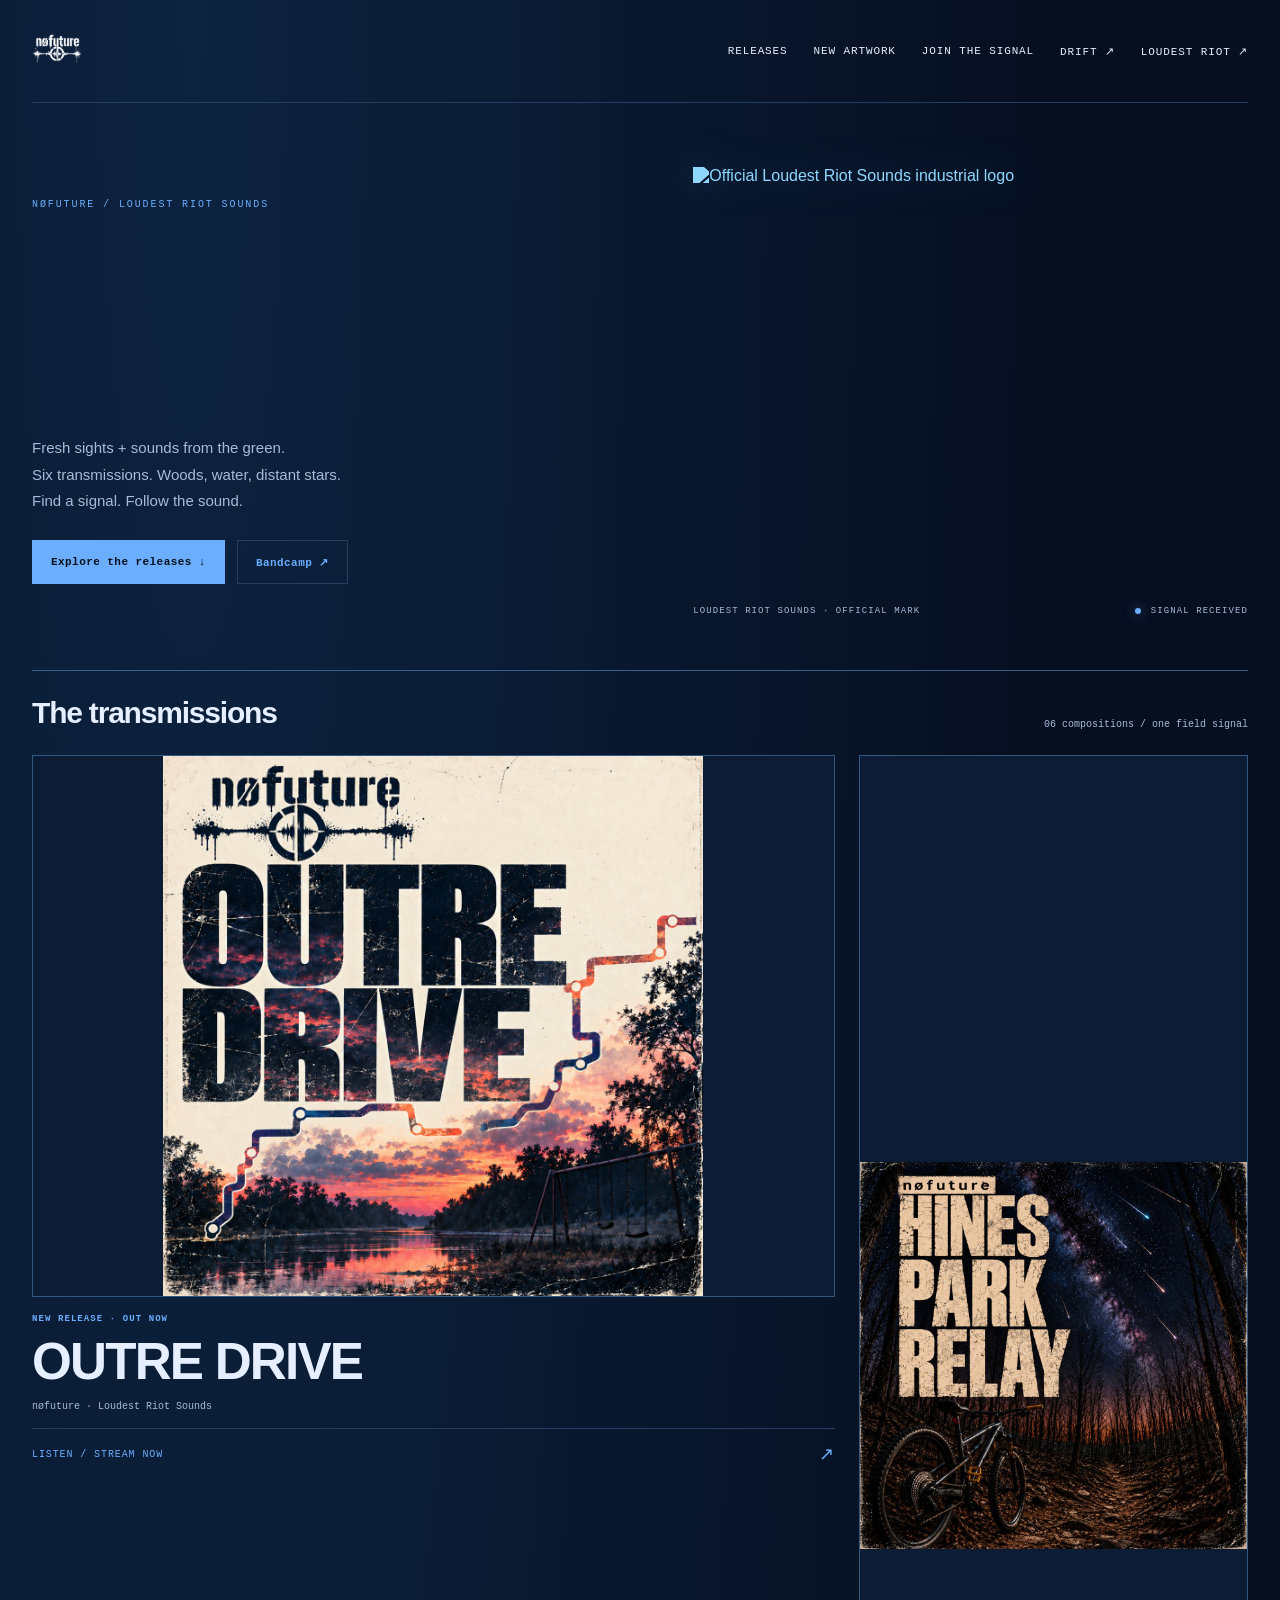
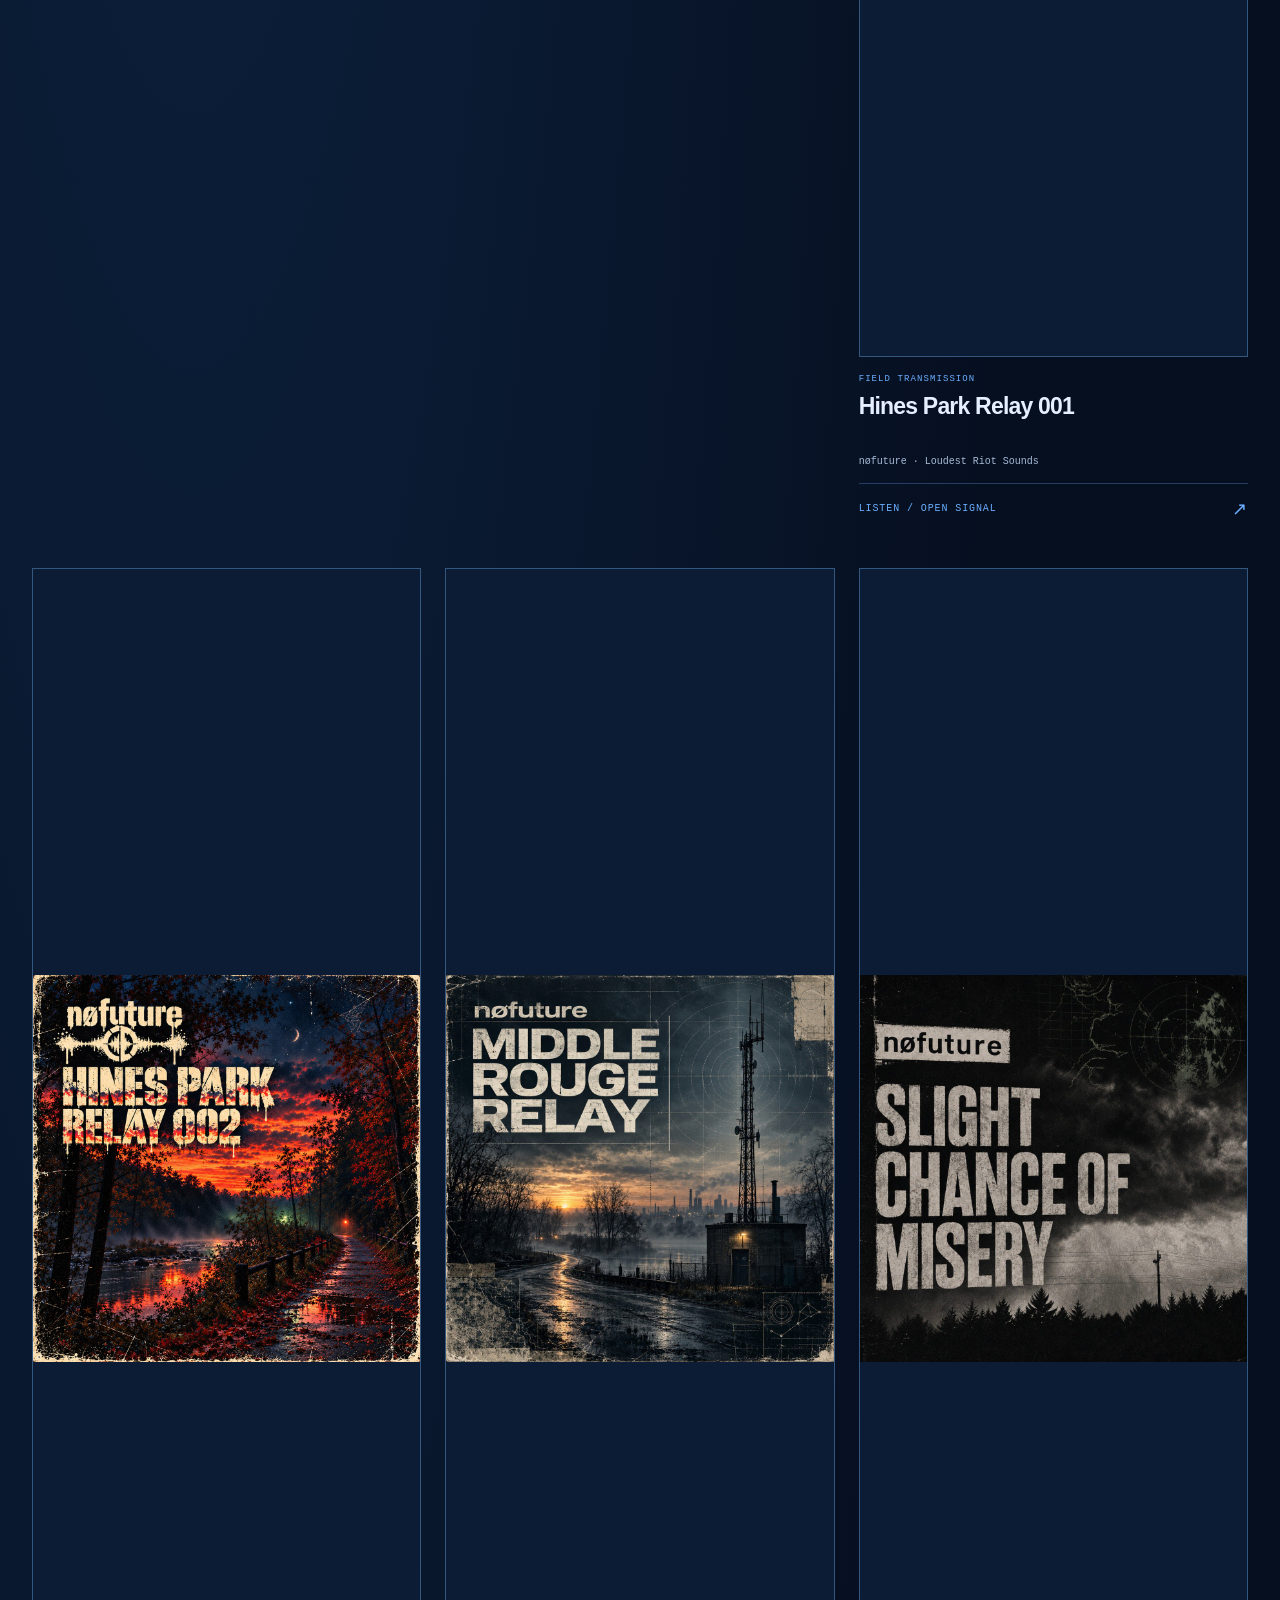
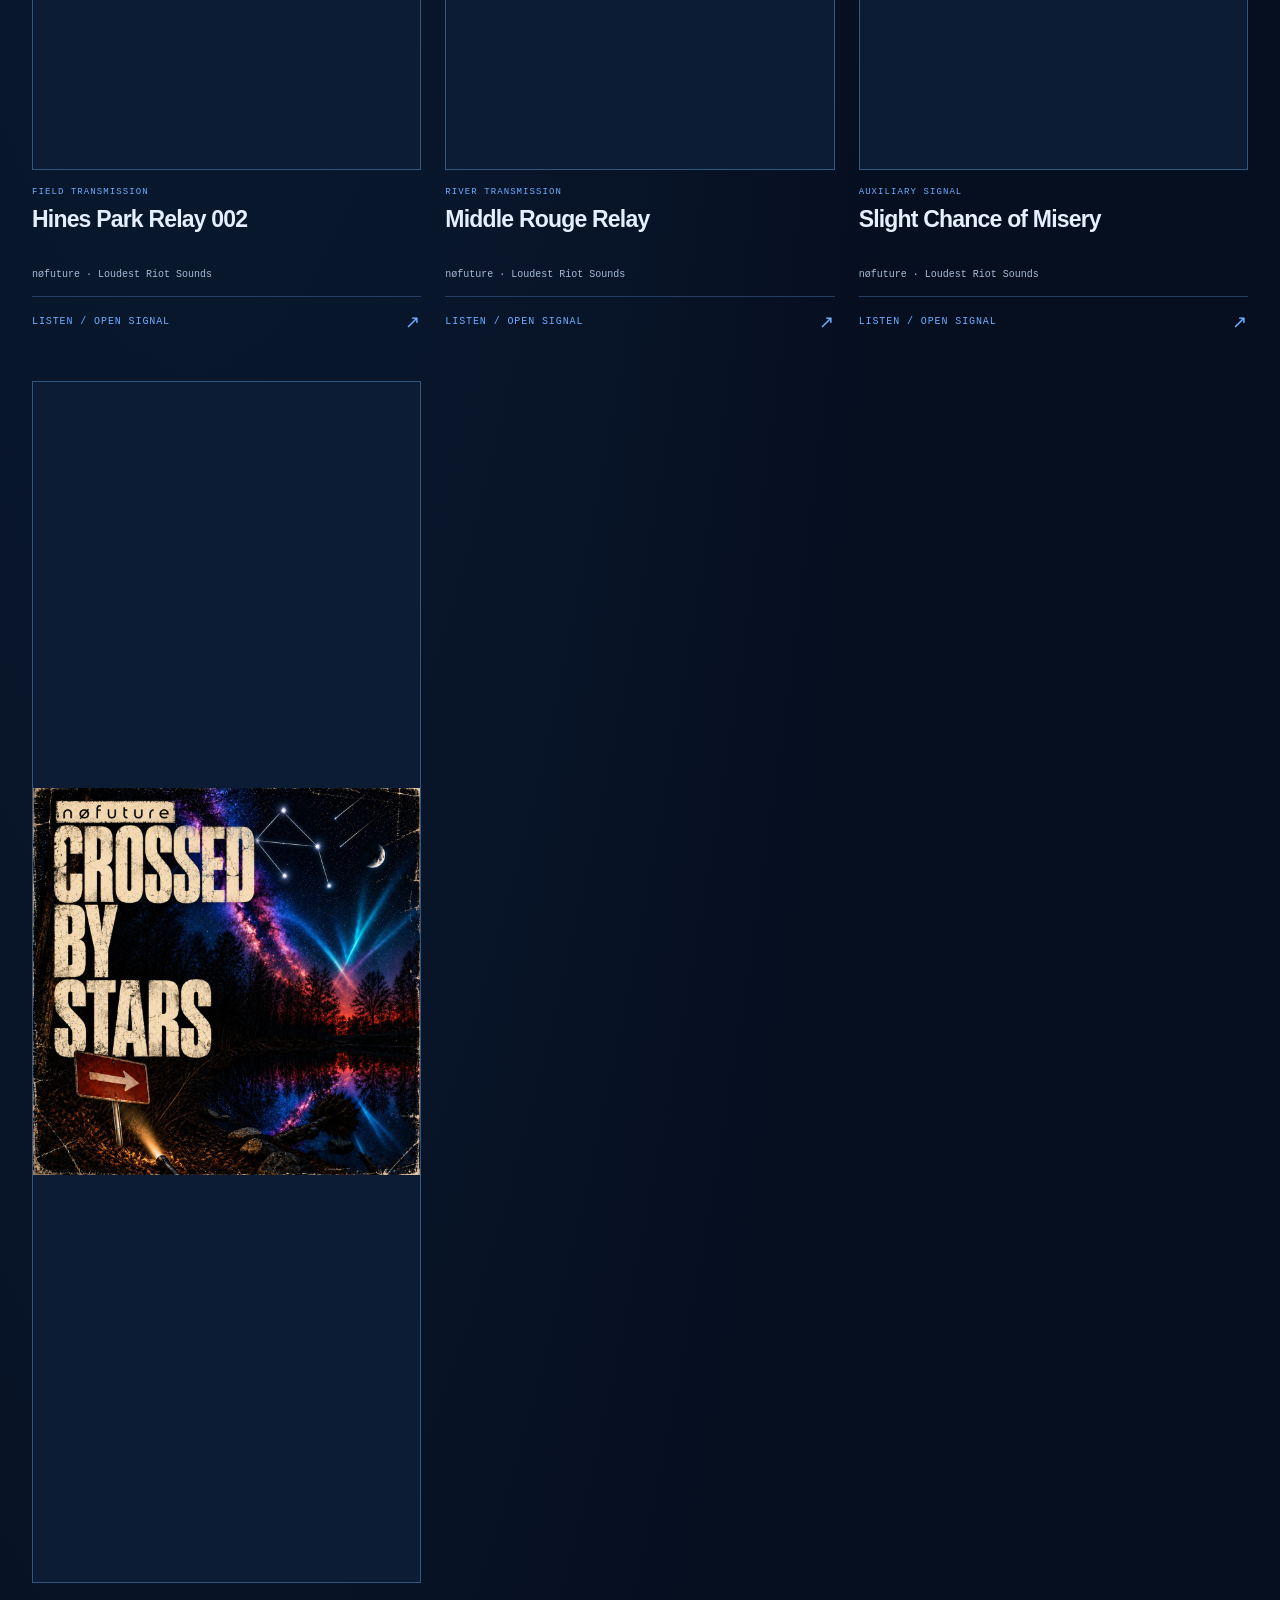
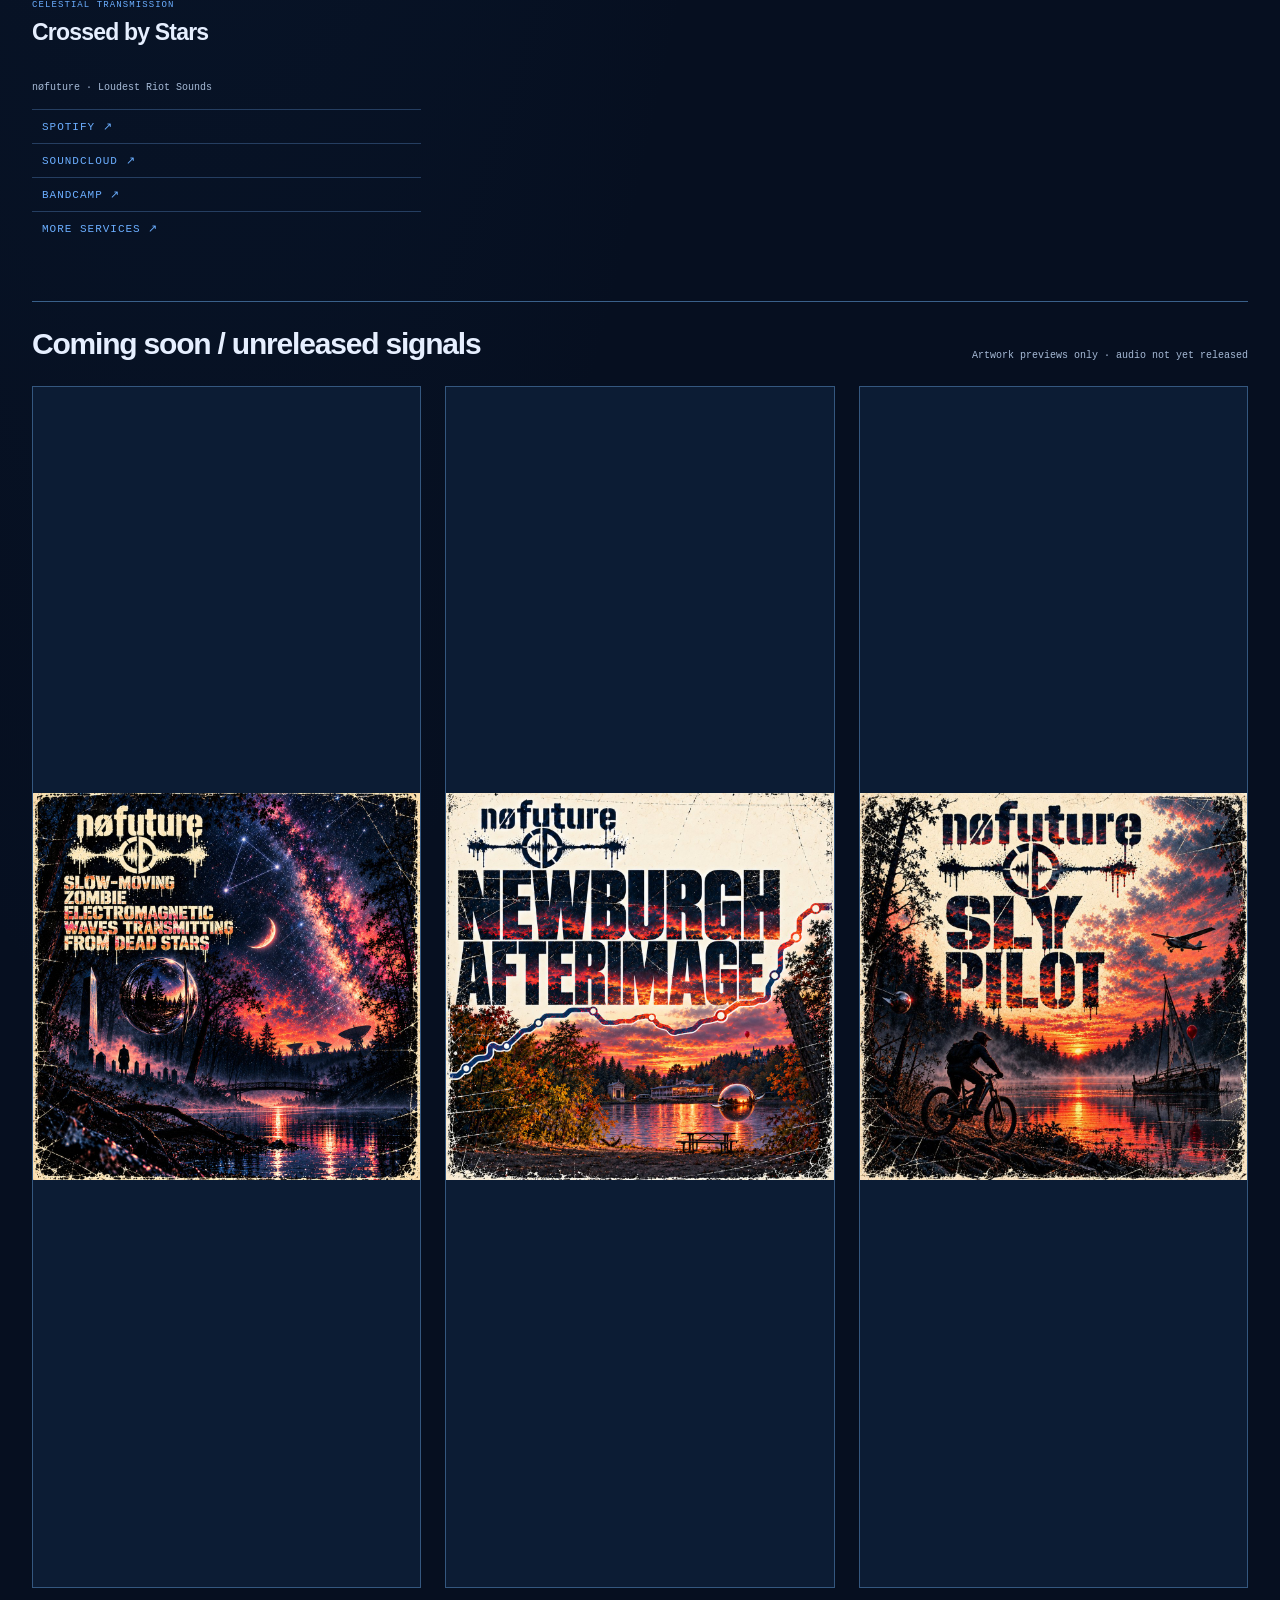
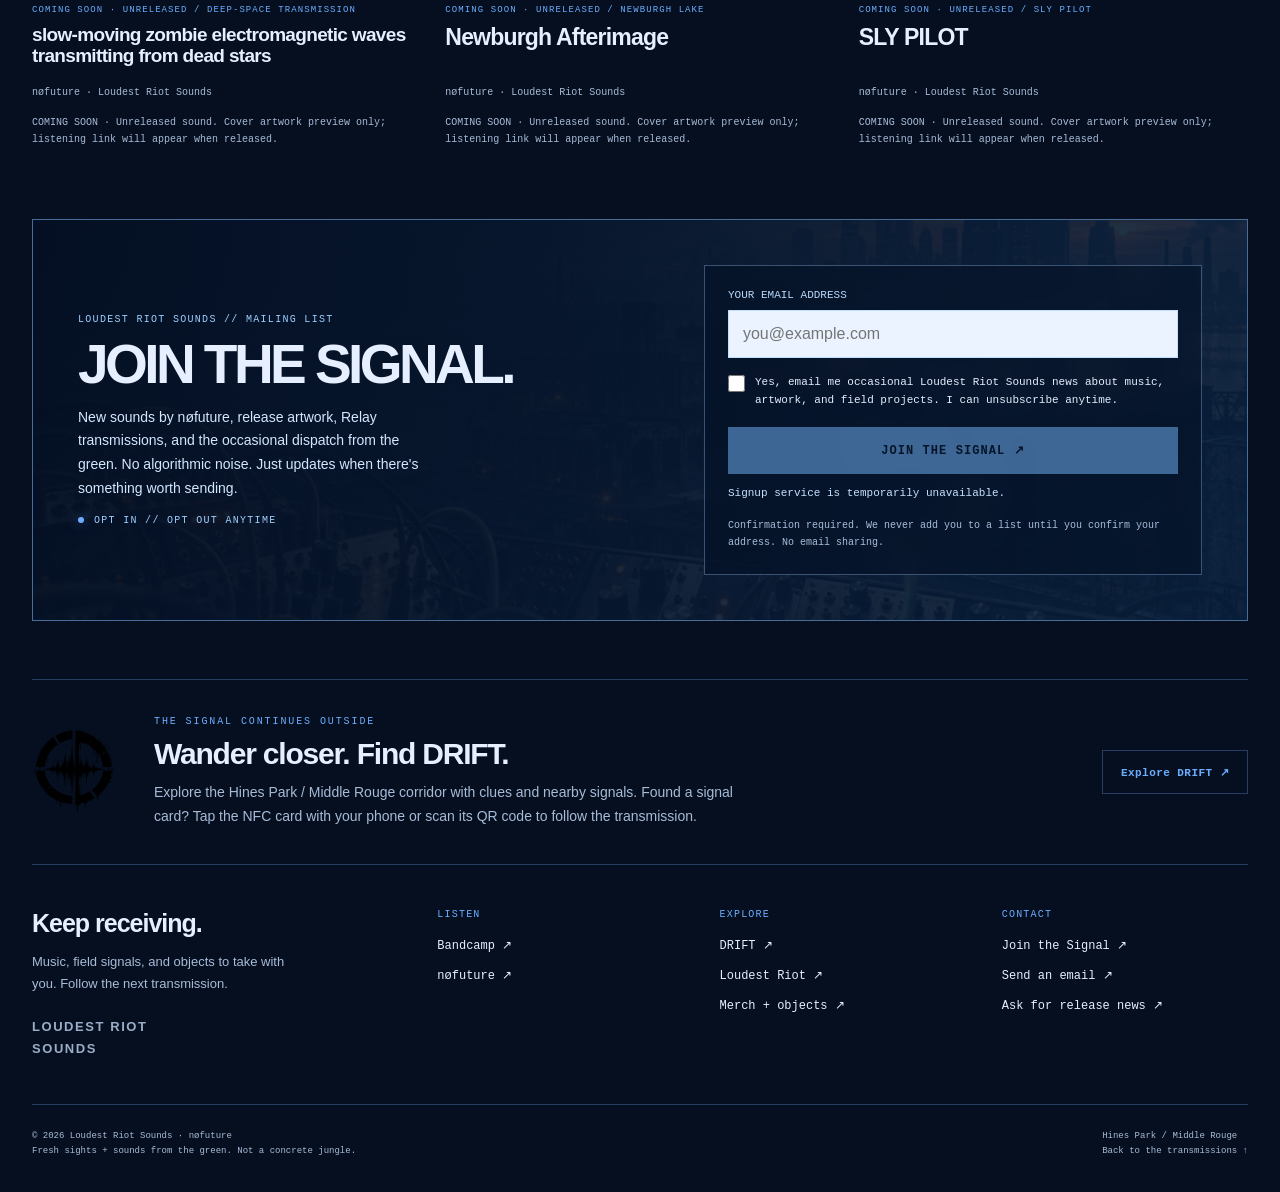
==== commit 6da2e6e6: "Add multiple listening destinations for Crossed by Stars" ====
--- a/index.html
+++ b/index.html
@@ -165,7 +165,7 @@
 
 @media(forced-colors:active){.hero h1{background:none;-webkit-text-fill-color:CanvasText;filter:none}}
 .featured{grid-column:span 2}.featured .artlink img{max-height:540px;object-fit:contain}.featured .type{font-weight:700}.featured h3{font-size:clamp(30px,4vw,54px);min-height:0}@media(max-width:640px){.featured{grid-column:1}.featured .artlink img{max-height:none}.featured h3{font-size:32px}}
-.heroart img{object-fit:contain!important;aspect-ratio:1.3!important;background:transparent!important;border:0!important;filter:brightness(0) saturate(100%) invert(76%) sepia(24%) saturate(1165%) hue-rotate(177deg) brightness(105%) contrast(102%) drop-shadow(0 0 18px rgba(47,132,230,.3))!important}.hero h1{background-image:none!important}\n</style><link rel="stylesheet" href="assets/signal-signup.css?v=1"><script defer src="assets/signal-signup.js?v=1"></script></head><body><a class="skip" href="#transmissions">Skip to releases</a><div class="wrap"><header class="top"><a href="https://loudestriot.com" aria-label="Loudest Riot Sounds home"><img class="logo" src="assets/brand/nofuture-waveform-white.png" alt="nøfuture"></a><nav class="nav" aria-label="Main navigation"><a href="#transmissions">Releases</a><a href="#new-artwork">New artwork</a><a href="#join-signal">Join the signal</a><a href="https://drift.loudestriot.com">DRIFT ↗</a><a class="home" href="https://loudestriot.com">Loudest Riot ↗</a></nav></header>
+.heroart img{object-fit:contain!important;aspect-ratio:1.3!important;background:transparent!important;border:0!important;filter:brightness(0) saturate(100%) invert(76%) sepia(24%) saturate(1165%) hue-rotate(177deg) brightness(105%) contrast(102%) drop-shadow(0 0 18px rgba(47,132,230,.3))!important}.hero h1{background-image:none!important}\n.stream-links{display:flex;flex-wrap:wrap;gap:8px;margin-top:12px}.stream-links .listen{font-size:11px;min-height:34px;padding:8px 10px;white-space:nowrap}\n</style><link rel="stylesheet" href="assets/signal-signup.css?v=1"><script defer src="assets/signal-signup.js?v=1"></script></head><body><a class="skip" href="#transmissions">Skip to releases</a><div class="wrap"><header class="top"><a href="https://loudestriot.com" aria-label="Loudest Riot Sounds home"><img class="logo" src="assets/brand/nofuture-waveform-white.png" alt="nøfuture"></a><nav class="nav" aria-label="Main navigation"><a href="#transmissions">Releases</a><a href="#new-artwork">New artwork</a><a href="#join-signal">Join the signal</a><a href="https://drift.loudestriot.com">DRIFT ↗</a><a class="home" href="https://loudestriot.com">Loudest Riot ↗</a></nav></header>
 <main><section class="hero"><div><div class="eyebrow">nøfuture / Loudest Riot Sounds</div><h1>RELAY<br><span>NETWORK.</span></h1><p class="intro">Fresh sights + sounds from the green.<br>Six transmissions. Woods, water, distant stars.<br>Find a signal. Follow the sound.</p><div class="heroactions"><a class="button" href="#transmissions">Explore the releases ↓</a><a class="button outline" href="https://nfuture.bandcamp.com">Bandcamp ↗</a></div></div><figure class="heroart"><img src="https://xn--nfuture-q1a.com/assets/loudest-riot-industrial.png" alt="Official Loudest Riot Sounds industrial logo" fetchpriority="high"><figcaption><span>Loudest Riot Sounds · official mark</span><span class="signal"><i class="dot" aria-hidden="true"></i>Signal received</span></figcaption></figure></section>
 <section id="transmissions" aria-labelledby="releases-title"><div class="sectionhead"><h2 id="releases-title">The transmissions</h2><p>06 compositions / one field signal</p></div><div class="gallery">
 <article class="release featured"><button class="artlink" type="button" data-cover="assets/outre-drive.jpg" data-title="Outre Drive" aria-label="View Outre Drive cover artwork"><img src="assets/outre-drive.jpg" alt="Outre Drive cover artwork" loading="eager" width="1200" height="1200"><span class="zoom" aria-hidden="true">View artwork ↗</span></button><p class="type">NEW RELEASE · OUT NOW</p><h3>OUTRE DRIVE</h3><p class="byline">nøfuture · Loudest Riot Sounds</p><a class="listen" href="https://ditto.fm/outre-drive">Listen / stream now<span aria-hidden="true">↗</span></a></article>
@@ -173,7 +173,7 @@
 <article class="release "><button class="artlink" type="button" data-cover="assets/hines-002.jpg?v=nofuture-20261013" data-title="Hines Park Relay 002" aria-label="View Hines Park Relay 002 cover artwork"><img src="assets/hines-002.jpg?v=nofuture-20261013" alt="Hines Park Relay 002 cover artwork" loading="lazy" width="1200" height="1200"><span class="zoom" aria-hidden="true">View artwork ↗</span></button><p class="type">Field transmission</p><h3>Hines Park Relay 002</h3><p class="byline">nøfuture · Loudest Riot Sounds</p><a class="listen" href="/relay/002">Listen / open signal<span aria-hidden="true">↗</span></a></article>
 <article class="release "><button class="artlink" type="button" data-cover="assets/middle-rouge.jpg" data-title="Middle Rouge Relay" aria-label="View Middle Rouge Relay cover artwork"><img src="assets/middle-rouge.jpg" alt="Middle Rouge Relay cover artwork" loading="lazy" width="1200" height="1200"><span class="zoom" aria-hidden="true">View artwork ↗</span></button><p class="type">River transmission</p><h3>Middle Rouge Relay</h3><p class="byline">nøfuture · Loudest Riot Sounds</p><a class="listen" href="/relay/003">Listen / open signal<span aria-hidden="true">↗</span></a></article>
 <article class="release "><button class="artlink" type="button" data-cover="assets/misery.jpg" data-title="Slight Chance of Misery" aria-label="View Slight Chance of Misery cover artwork"><img src="assets/misery.jpg" alt="Slight Chance of Misery cover artwork" loading="lazy" width="1200" height="1200"><span class="zoom" aria-hidden="true">View artwork ↗</span></button><p class="type">Auxiliary signal</p><h3>Slight Chance of Misery</h3><p class="byline">nøfuture · Loudest Riot Sounds</p><a class="listen" href="/relay/004">Listen / open signal<span aria-hidden="true">↗</span></a></article>
-<article class="release "><button class="artlink" type="button" data-cover="assets/crossed-by-stars.jpg" data-title="Crossed by Stars" aria-label="View Crossed by Stars cover artwork"><img src="assets/crossed-by-stars.jpg" alt="Crossed by Stars cover artwork" loading="lazy" width="1200" height="1200"><span class="zoom" aria-hidden="true">View artwork ↗</span></button><p class="type">Celestial transmission</p><h3>Crossed by Stars</h3><p class="byline">nøfuture · Loudest Riot Sounds</p><a class="listen" href="https://open.spotify.com/track/3FAiZSc636srlFownrEbRA">Listen / stream now<span aria-hidden="true">↗</span></a></article>
+<article class="release "><button class="artlink" type="button" data-cover="assets/crossed-by-stars.jpg" data-title="Crossed by Stars" aria-label="View Crossed by Stars cover artwork"><img src="assets/crossed-by-stars.jpg" alt="Crossed by Stars cover artwork" loading="lazy" width="1200" height="1200"><span class="zoom" aria-hidden="true">View artwork ↗</span></button><p class="type">Celestial transmission</p><h3>Crossed by Stars</h3><p class="byline">nøfuture · Loudest Riot Sounds</p><div class="stream-links"><a class="listen" href="https://open.spotify.com/track/3FAiZSc636srlFownrEbRA" target="_blank" rel="noopener noreferrer">Spotify ↗</a><a class="listen" href="https://on.soundcloud.com/GVQGegQfqkWR5ML4Ca" target="_blank" rel="noopener noreferrer">SoundCloud ↗</a><a class="listen" href="https://nfuture.bandcamp.com" target="_blank" rel="noopener noreferrer">Bandcamp ↗</a><a class="listen" href="https://musiclink.one/?q=https%3A%2F%2Fopen.spotify.com%2Ftrack%2F3FAiZSc636srlFownrEbRA" target="_blank" rel="noopener noreferrer">More services ↗</a></div></article>
 
 </div></section>
 <section id="new-artwork" aria-labelledby="artwork-title"><div class="sectionhead"><h2 id="artwork-title">Coming soon / unreleased signals</h2><p>Artwork previews only · audio not yet released</p></div><div class="gallery">
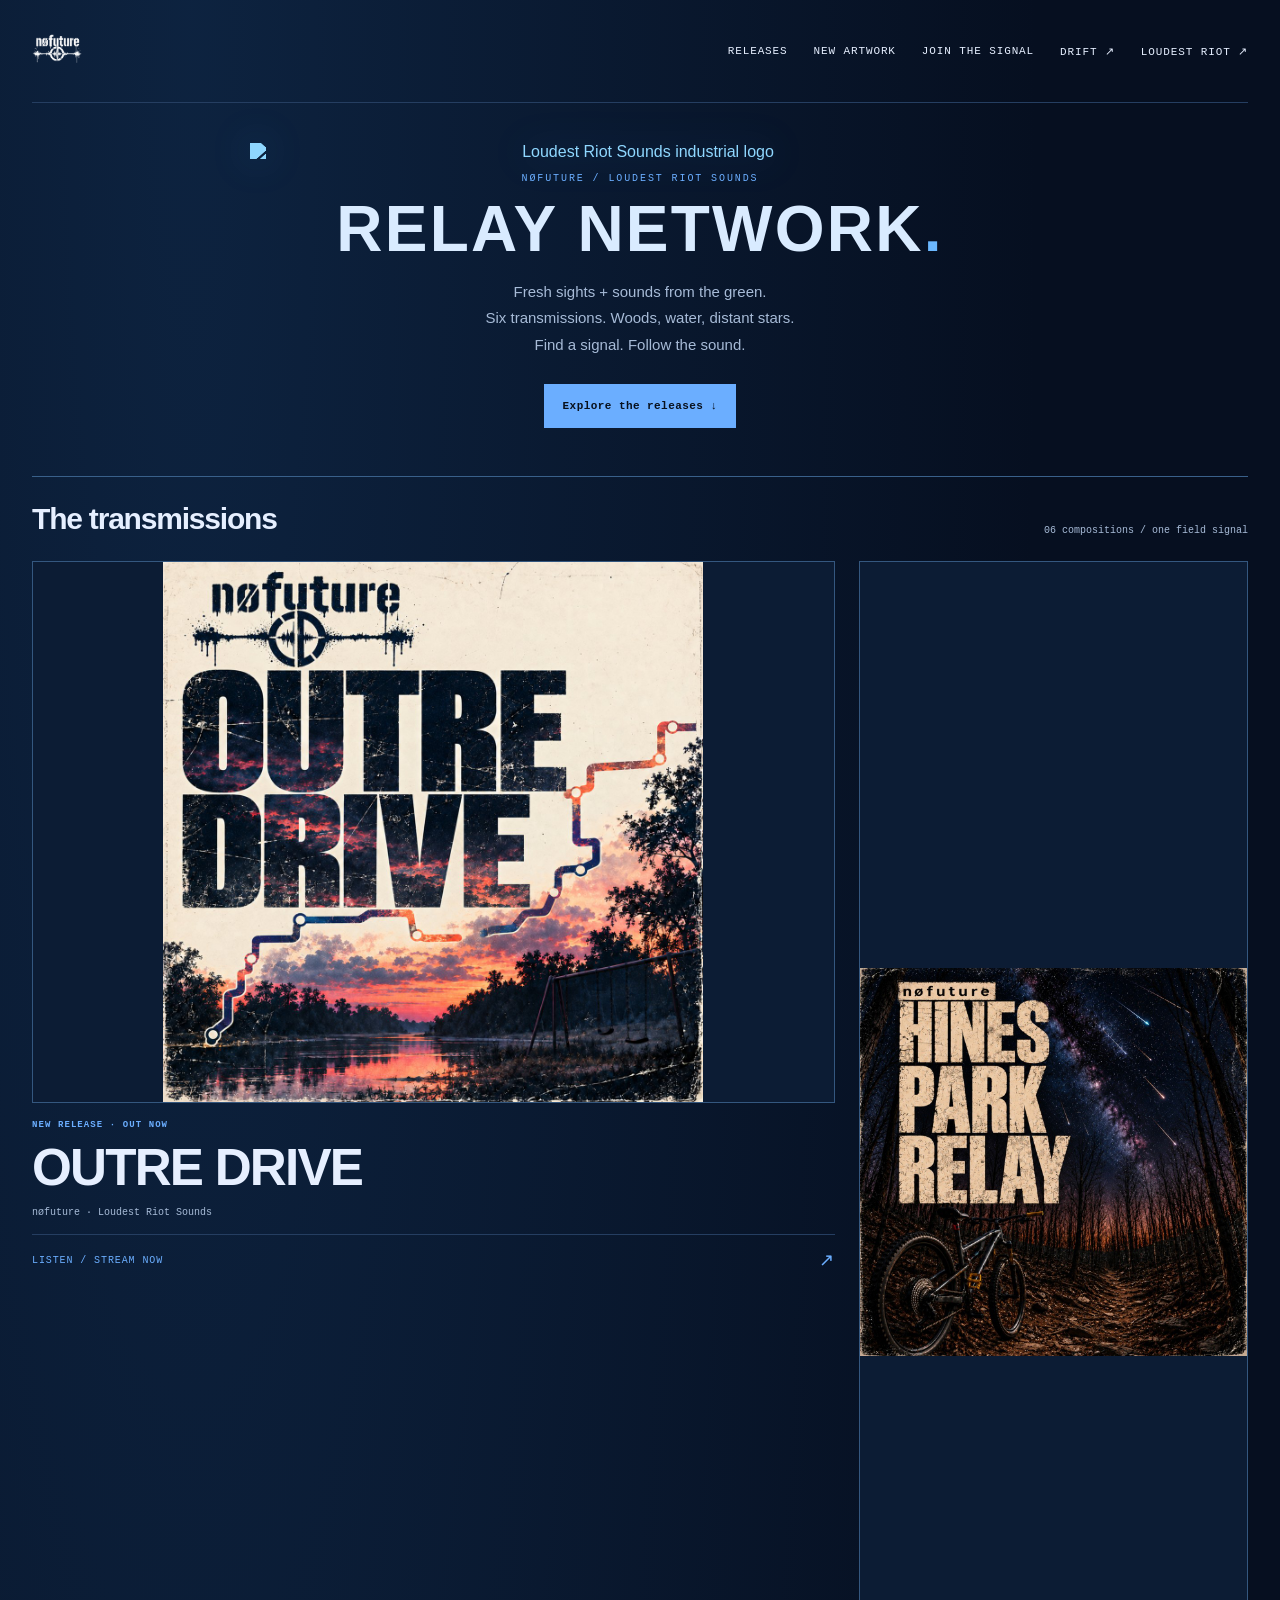
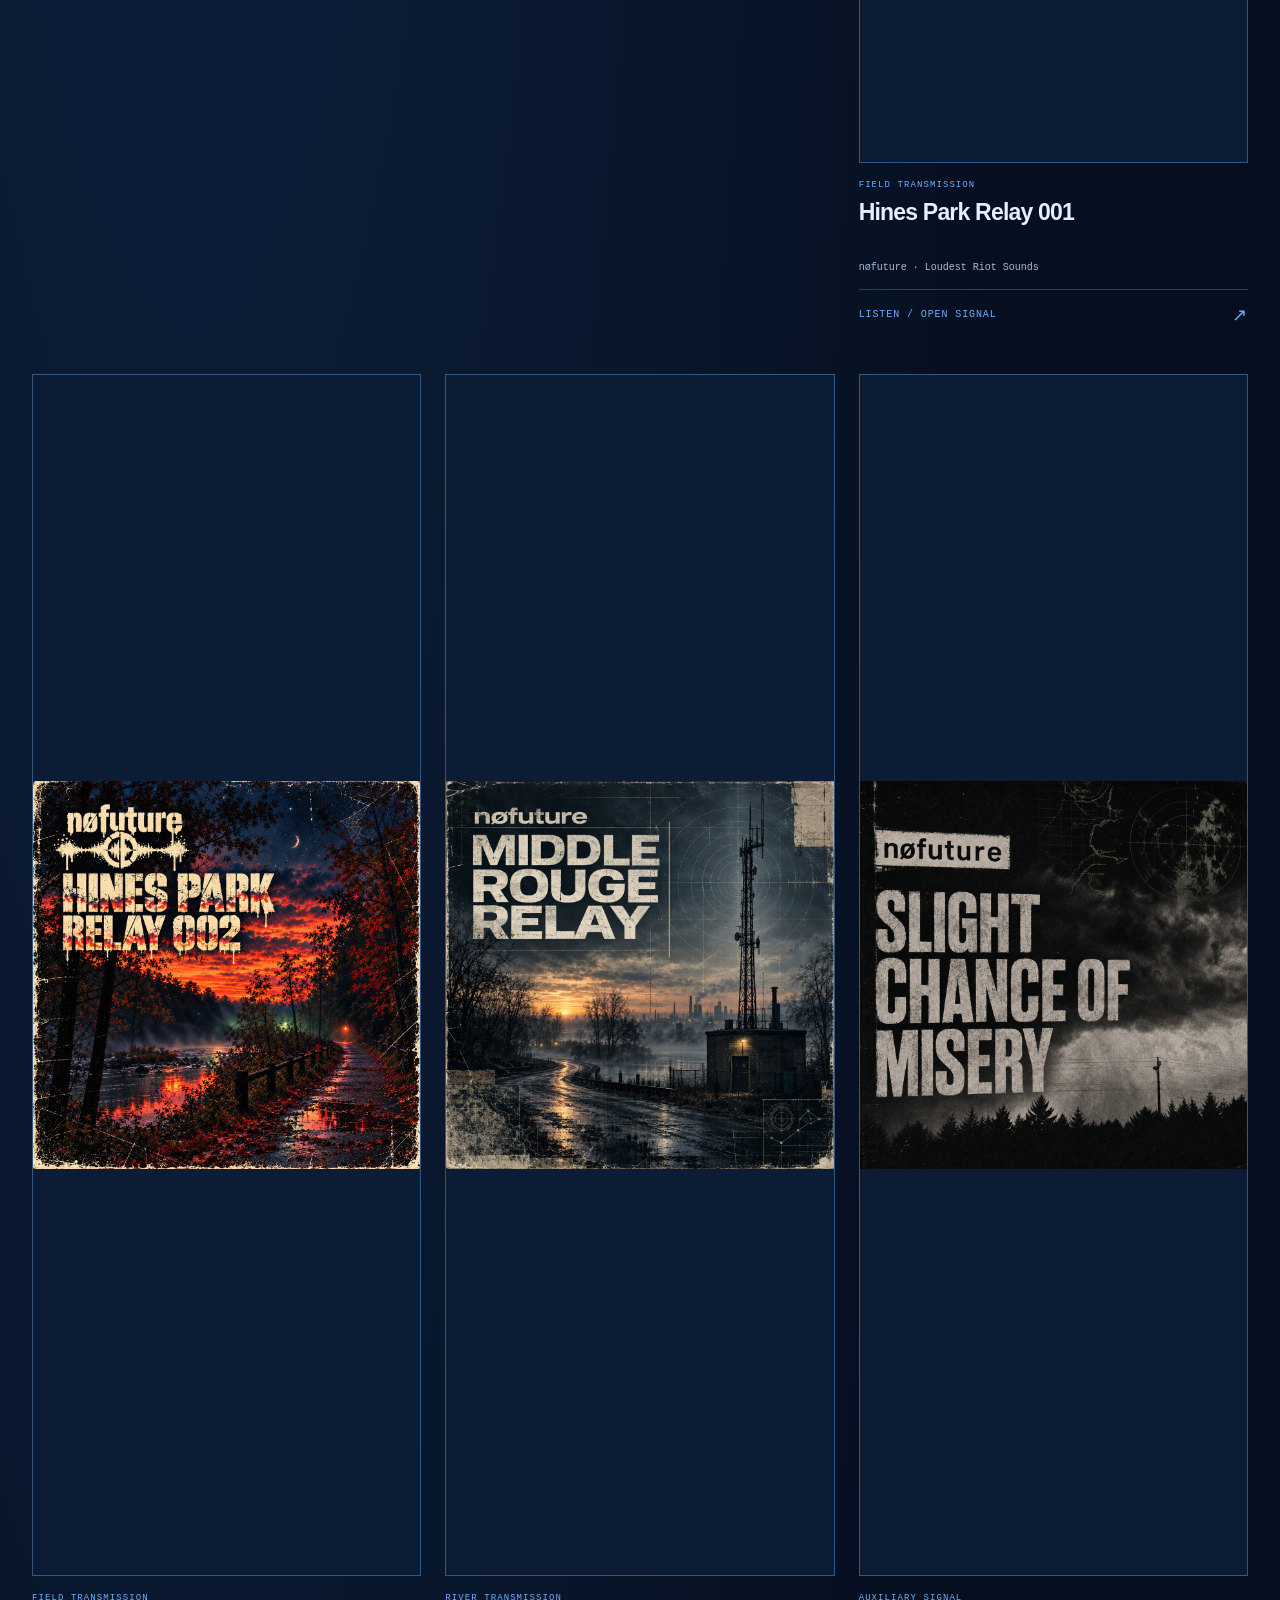
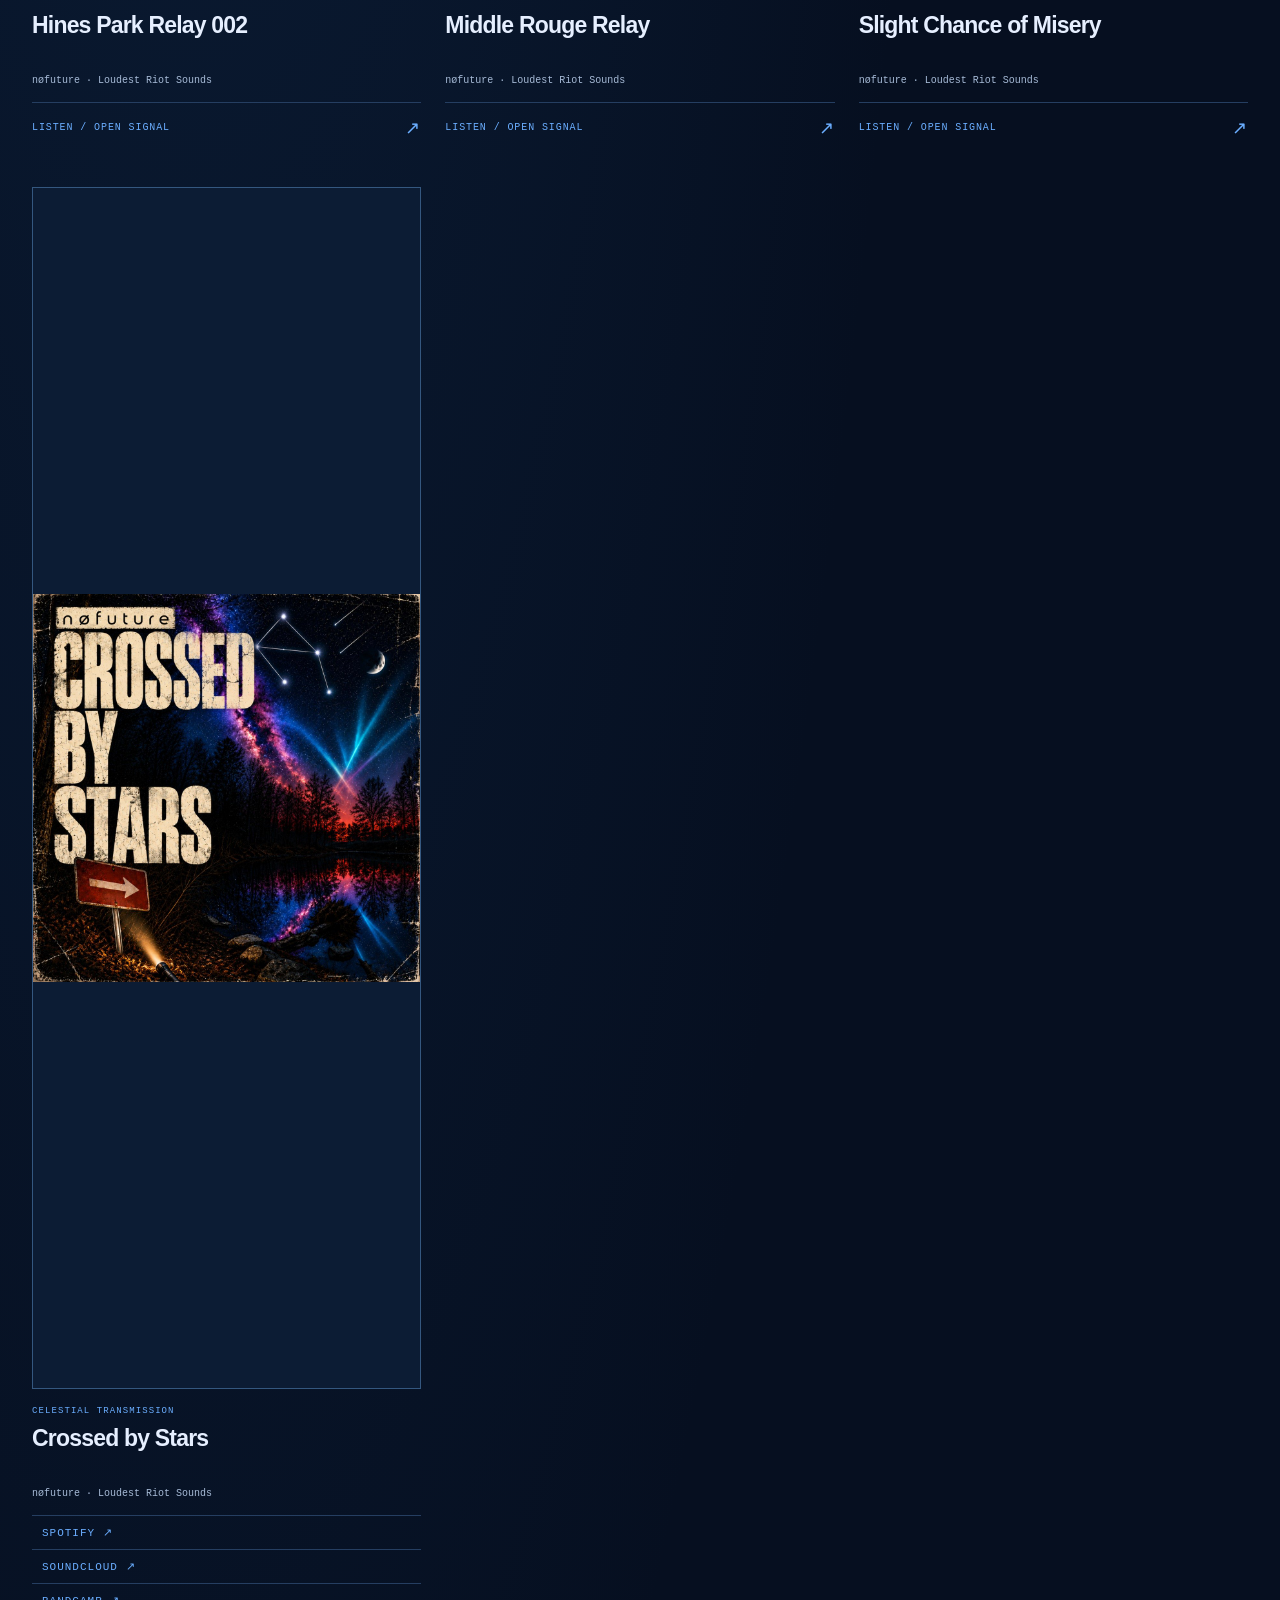
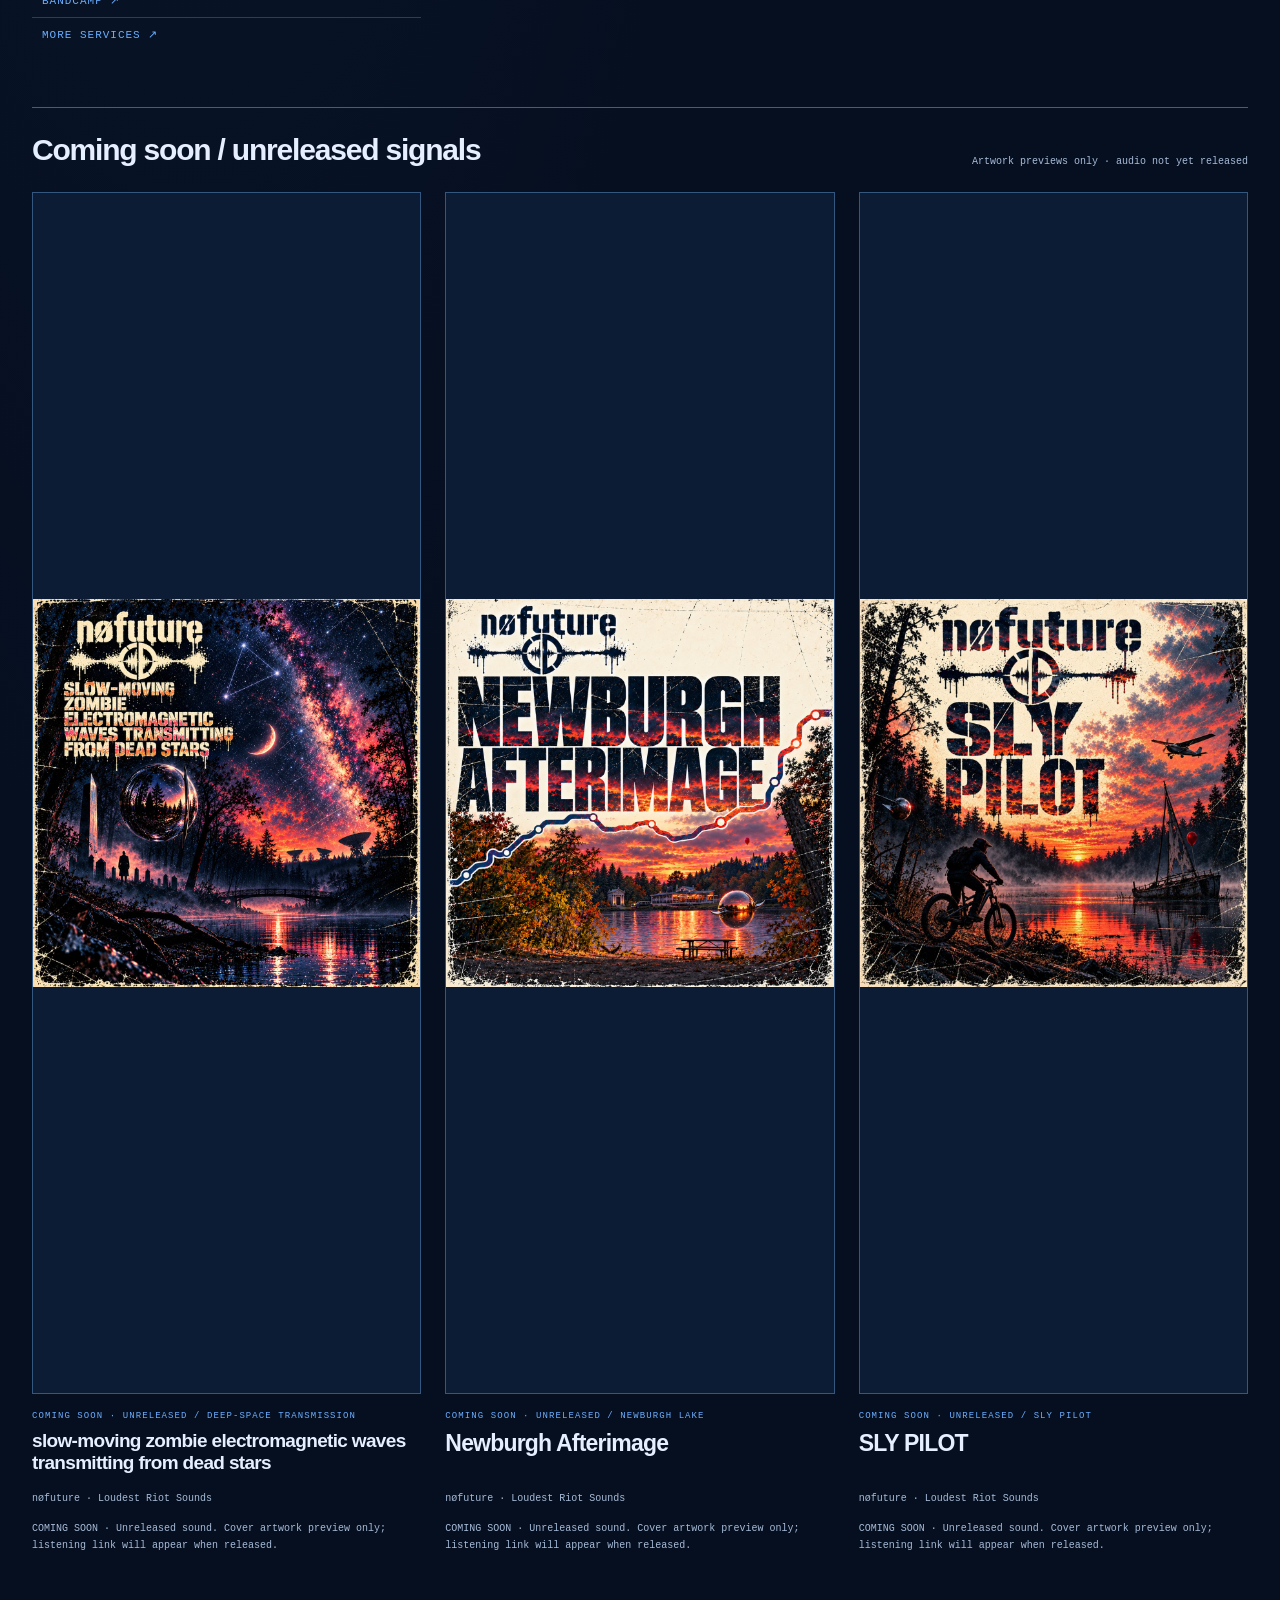
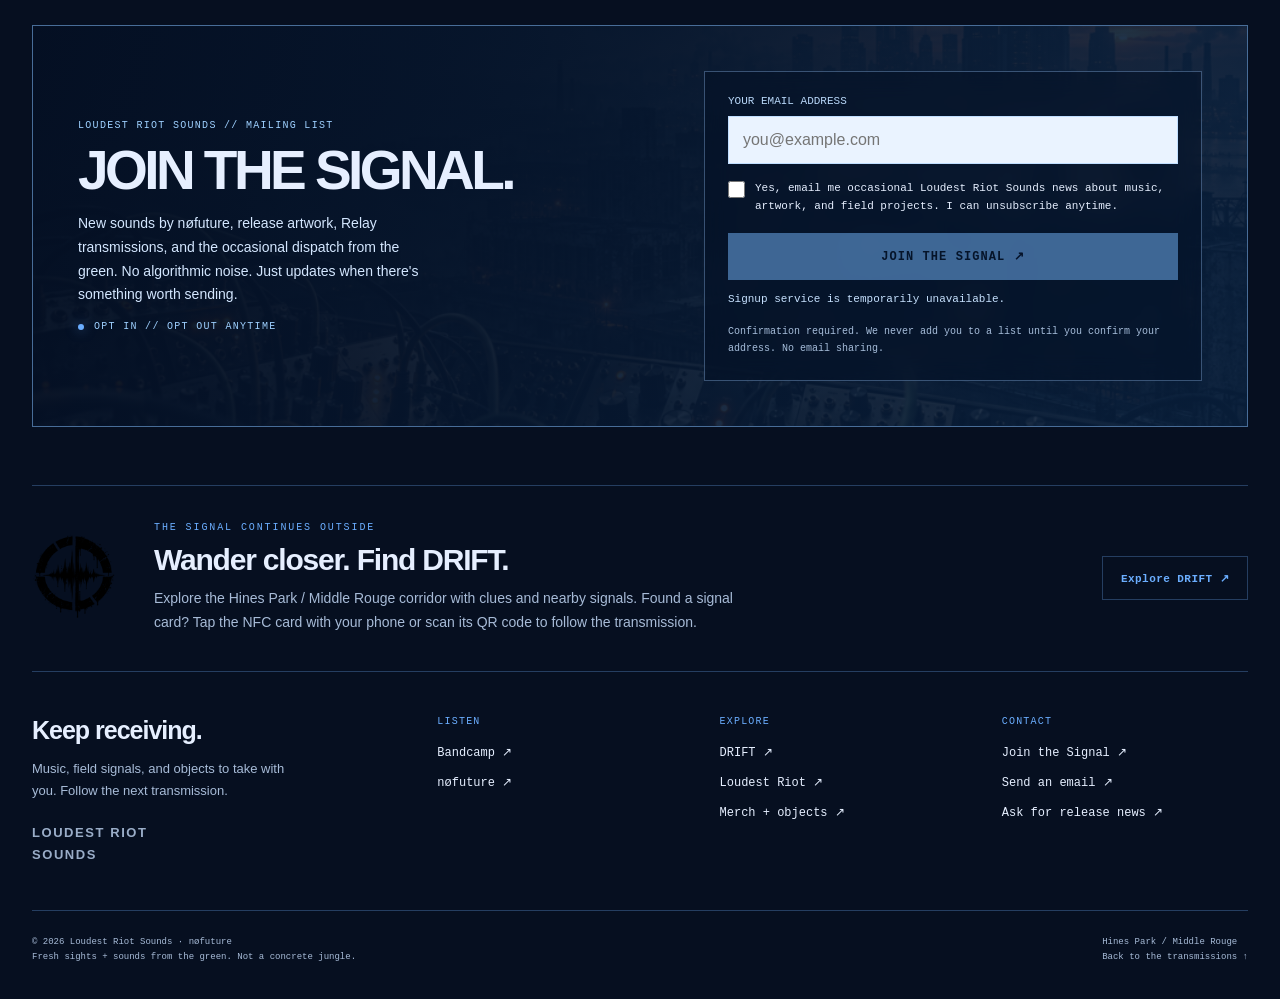
==== commit 6cc340d4: "Rebuild Relay hero with moving Loudest Riot logo above title; remove top Bandcamp link" ====
--- a/index.html
+++ b/index.html
@@ -165,8 +165,24 @@
 
 @media(forced-colors:active){.hero h1{background:none;-webkit-text-fill-color:CanvasText;filter:none}}
 .featured{grid-column:span 2}.featured .artlink img{max-height:540px;object-fit:contain}.featured .type{font-weight:700}.featured h3{font-size:clamp(30px,4vw,54px);min-height:0}@media(max-width:640px){.featured{grid-column:1}.featured .artlink img{max-height:none}.featured h3{font-size:32px}}
-.heroart img{object-fit:contain!important;aspect-ratio:1.3!important;background:transparent!important;border:0!important;filter:brightness(0) saturate(100%) invert(76%) sepia(24%) saturate(1165%) hue-rotate(177deg) brightness(105%) contrast(102%) drop-shadow(0 0 18px rgba(47,132,230,.3))!important}.hero h1{background-image:none!important}\n.stream-links{display:flex;flex-wrap:wrap;gap:8px;margin-top:12px}.stream-links .listen{font-size:11px;min-height:34px;padding:8px 10px;white-space:nowrap}\n</style><link rel="stylesheet" href="assets/signal-signup.css?v=1"><script defer src="assets/signal-signup.js?v=1"></script></head><body><a class="skip" href="#transmissions">Skip to releases</a><div class="wrap"><header class="top"><a href="https://loudestriot.com" aria-label="Loudest Riot Sounds home"><img class="logo" src="assets/brand/nofuture-waveform-white.png" alt="nøfuture"></a><nav class="nav" aria-label="Main navigation"><a href="#transmissions">Releases</a><a href="#new-artwork">New artwork</a><a href="#join-signal">Join the signal</a><a href="https://drift.loudestriot.com">DRIFT ↗</a><a class="home" href="https://loudestriot.com">Loudest Riot ↗</a></nav></header>
-<main><section class="hero"><div><div class="eyebrow">nøfuture / Loudest Riot Sounds</div><h1>RELAY<br><span>NETWORK.</span></h1><p class="intro">Fresh sights + sounds from the green.<br>Six transmissions. Woods, water, distant stars.<br>Find a signal. Follow the sound.</p><div class="heroactions"><a class="button" href="#transmissions">Explore the releases ↓</a><a class="button outline" href="https://nfuture.bandcamp.com">Bandcamp ↗</a></div></div><figure class="heroart"><img src="https://xn--nfuture-q1a.com/assets/loudest-riot-industrial.png" alt="Official Loudest Riot Sounds industrial logo" fetchpriority="high"><figcaption><span>Loudest Riot Sounds · official mark</span><span class="signal"><i class="dot" aria-hidden="true"></i>Signal received</span></figcaption></figure></section>
+.heroart img{object-fit:contain!important;aspect-ratio:1.3!important;background:transparent!important;border:0!important;filter:brightness(0) saturate(100%) invert(76%) sepia(24%) saturate(1165%) hue-rotate(177deg) brightness(105%) contrast(102%) drop-shadow(0 0 18px rgba(47,132,230,.3))!important}.hero h1{background-image:none!important}\n.stream-links{display:flex;flex-wrap:wrap;gap:8px;margin-top:12px}.stream-links .listen{font-size:11px;min-height:34px;padding:8px 10px;white-space:nowrap}\n
+/* Let the Loudest Riot mark show through the RELAY NETWORK headline. */
+@media(min-width:701px){.hero{isolation:isolate}.heroart{z-index:0;transform:translateX(-8%);opacity:.9}.hero>div{position:relative;z-index:1}.hero h1,.hero h1 span{background:none!important;-webkit-text-fill-color:rgba(217,235,255,.24)!important;color:rgba(217,235,255,.24)!important;text-shadow:none!important;filter:none!important}.hero h1{-webkit-text-stroke:1px rgba(184,216,255,.65);paint-order:stroke fill}}
+@media(max-width:700px){.hero h1,.hero h1 span{-webkit-text-fill-color:rgba(217,235,255,.32)!important;color:rgba(217,235,255,.32)!important;text-shadow:none!important;-webkit-text-stroke:.6px rgba(184,216,255,.6);background:none!important}}
+
+/* Revised hero: official mark first, relay title below, restrained parallax-like drift. */
+.hero.hero-revised{display:flex!important;flex-direction:column!important;align-items:center!important;text-align:center!important;gap:12px!important;padding:40px 0 48px!important;isolation:isolate!important;overflow:hidden!important}
+.hero-revised .heroart{position:relative!important;transform:none!important;opacity:1!important;z-index:0!important;width:min(100%,780px)!important;margin:0 auto!important;animation:relay-mark-drift 18s ease-in-out infinite alternate!important;will-change:transform}
+.hero-revised .heroart img{width:100%!important;height:auto!important;max-height:420px!important;aspect-ratio:auto!important;object-fit:contain!important;border:0!important;background:none!important}
+.hero-revised .hero-copy{position:relative!important;z-index:1!important;display:flex!important;flex-direction:column!important;align-items:center!important;width:100%!important}
+.hero-revised h1,.hero-revised h1 span{font-size:clamp(32px,6vw,64px)!important;line-height:1.05!important;letter-spacing:.035em!important;font-weight:800!important;margin:12px 0 16px!important;color:#d9ebff!important;-webkit-text-fill-color:#d9ebff!important;-webkit-text-stroke:0!important;text-shadow:none!important;filter:none!important;background:none!important;overflow-wrap:normal!important}
+.hero-revised .hero-period{color:#6bb8ff!important;-webkit-text-fill-color:#6bb8ff!important}
+.hero-revised .intro{max-width:570px!important;margin:0 auto!important}.hero-revised .heroactions{justify-content:center!important}
+@keyframes relay-mark-drift{from{transform:translate3d(-9px,3px,0) scale(1.015)}to{transform:translate3d(10px,-8px,0) scale(1.045)}}
+@media(max-width:700px){.hero.hero-revised{padding:24px 0 35px!important;gap:8px!important}.hero-revised .heroart img{max-height:310px!important}.hero-revised h1,.hero-revised h1 span{font-size:clamp(29px,8vw,44px)!important}}
+@media(prefers-reduced-motion:reduce){.hero-revised .heroart{animation:none!important}}
+</style><link rel="stylesheet" href="assets/signal-signup.css?v=1"><script defer src="assets/signal-signup.js?v=1"></script></head><body><a class="skip" href="#transmissions">Skip to releases</a><div class="wrap"><header class="top"><a href="https://loudestriot.com" aria-label="Loudest Riot Sounds home"><img class="logo" src="assets/brand/nofuture-waveform-white.png" alt="nøfuture"></a><nav class="nav" aria-label="Main navigation"><a href="#transmissions">Releases</a><a href="#new-artwork">New artwork</a><a href="#join-signal">Join the signal</a><a href="https://drift.loudestriot.com">DRIFT ↗</a><a class="home" href="https://loudestriot.com">Loudest Riot ↗</a></nav></header>
+<main><section class="hero hero-revised"><figure class="heroart"><img src="https://xn--nfuture-q1a.com/assets/loudest-riot-industrial.png" alt="Loudest Riot Sounds industrial logo" fetchpriority="high"></figure><div class="hero-copy"><div class="eyebrow">nøfuture / Loudest Riot Sounds</div><h1>RELAY NETWORK<span class="hero-period">.</span></h1><p class="intro">Fresh sights + sounds from the green.<br>Six transmissions. Woods, water, distant stars.<br>Find a signal. Follow the sound.</p><div class="heroactions"><a class="button" href="#transmissions">Explore the releases ↓</a></div></div></section>
 <section id="transmissions" aria-labelledby="releases-title"><div class="sectionhead"><h2 id="releases-title">The transmissions</h2><p>06 compositions / one field signal</p></div><div class="gallery">
 <article class="release featured"><button class="artlink" type="button" data-cover="assets/outre-drive.jpg" data-title="Outre Drive" aria-label="View Outre Drive cover artwork"><img src="assets/outre-drive.jpg" alt="Outre Drive cover artwork" loading="eager" width="1200" height="1200"><span class="zoom" aria-hidden="true">View artwork ↗</span></button><p class="type">NEW RELEASE · OUT NOW</p><h3>OUTRE DRIVE</h3><p class="byline">nøfuture · Loudest Riot Sounds</p><a class="listen" href="https://ditto.fm/outre-drive">Listen / stream now<span aria-hidden="true">↗</span></a></article>
 <article class="release "><button class="artlink" type="button" data-cover="assets/hines-001.jpg" data-title="Hines Park Relay 001" aria-label="View Hines Park Relay 001 cover artwork"><img src="assets/hines-001.jpg" alt="Hines Park Relay 001 cover artwork" loading="lazy" width="1200" height="1200"><span class="zoom" aria-hidden="true">View artwork ↗</span></button><p class="type">Field transmission</p><h3>Hines Park Relay 001</h3><p class="byline">nøfuture · Loudest Riot Sounds</p><a class="listen" href="/relay/001">Listen / open signal<span aria-hidden="true">↗</span></a></article>
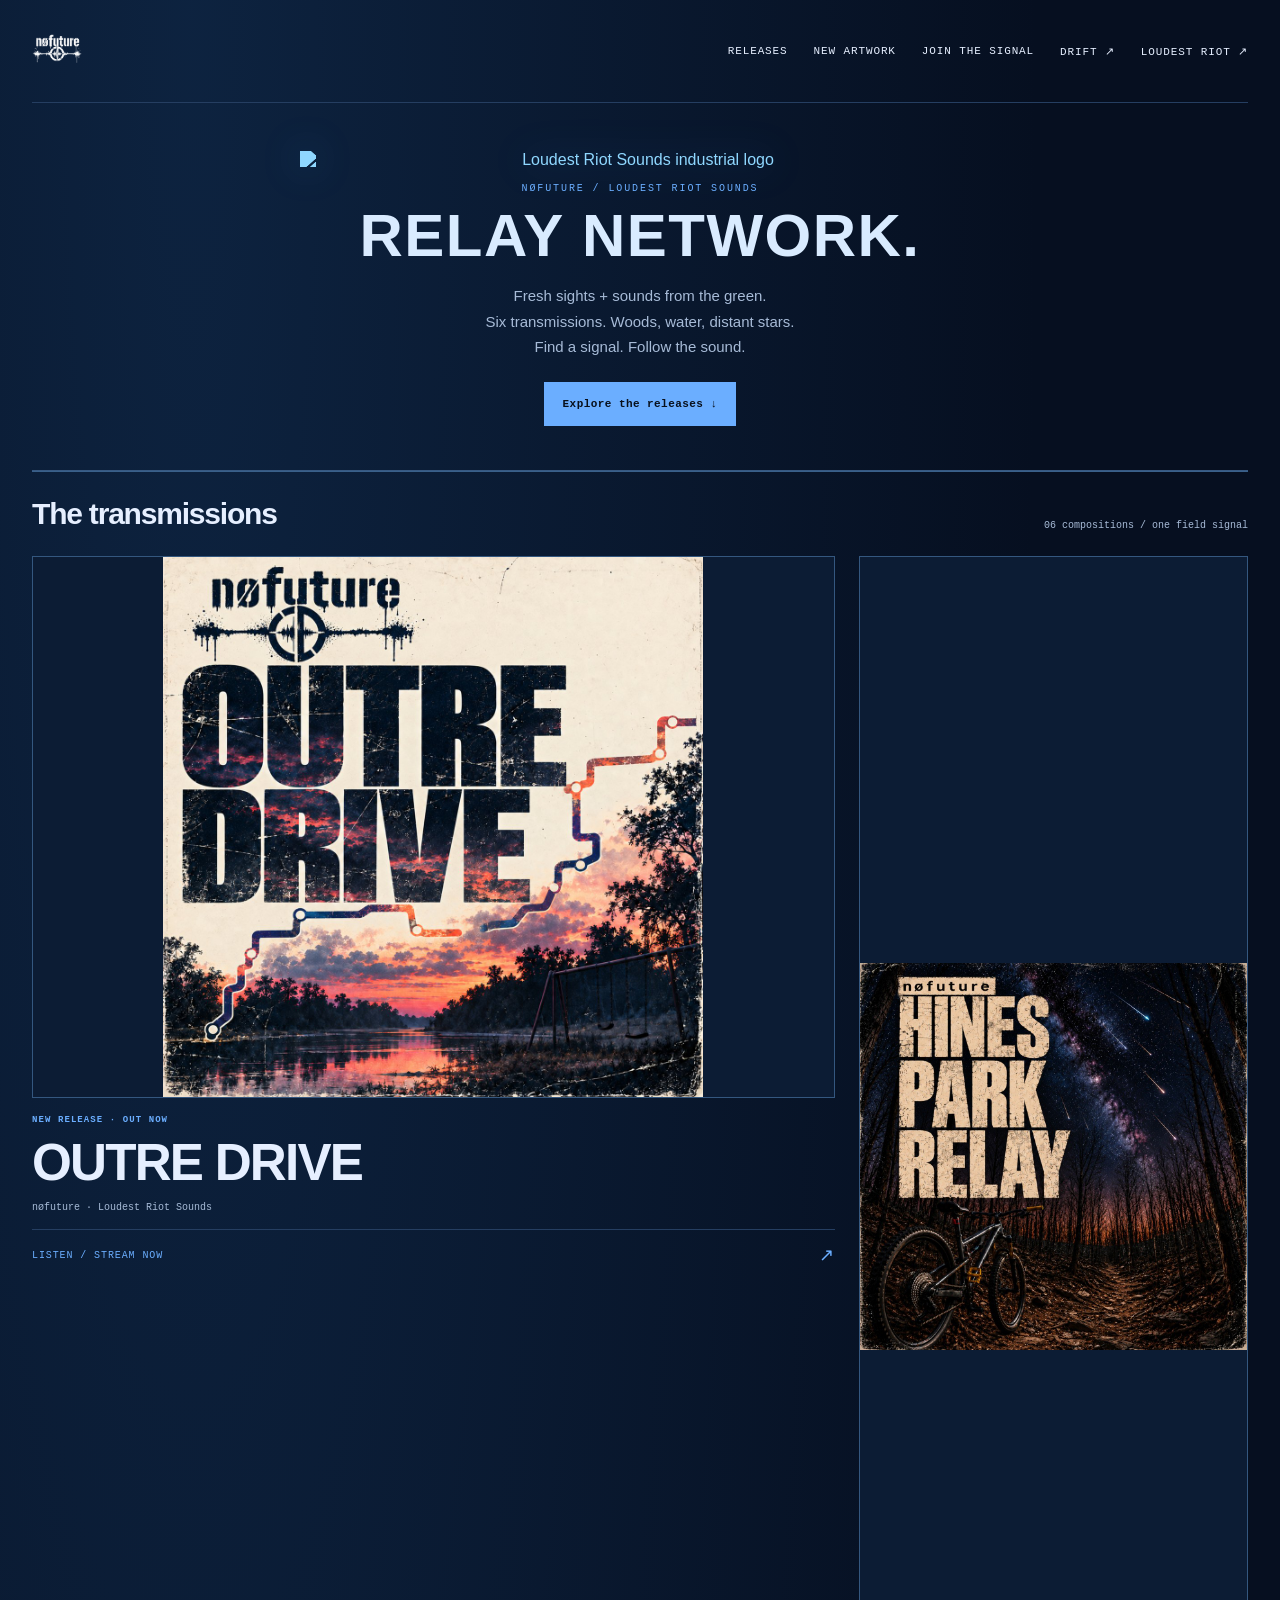
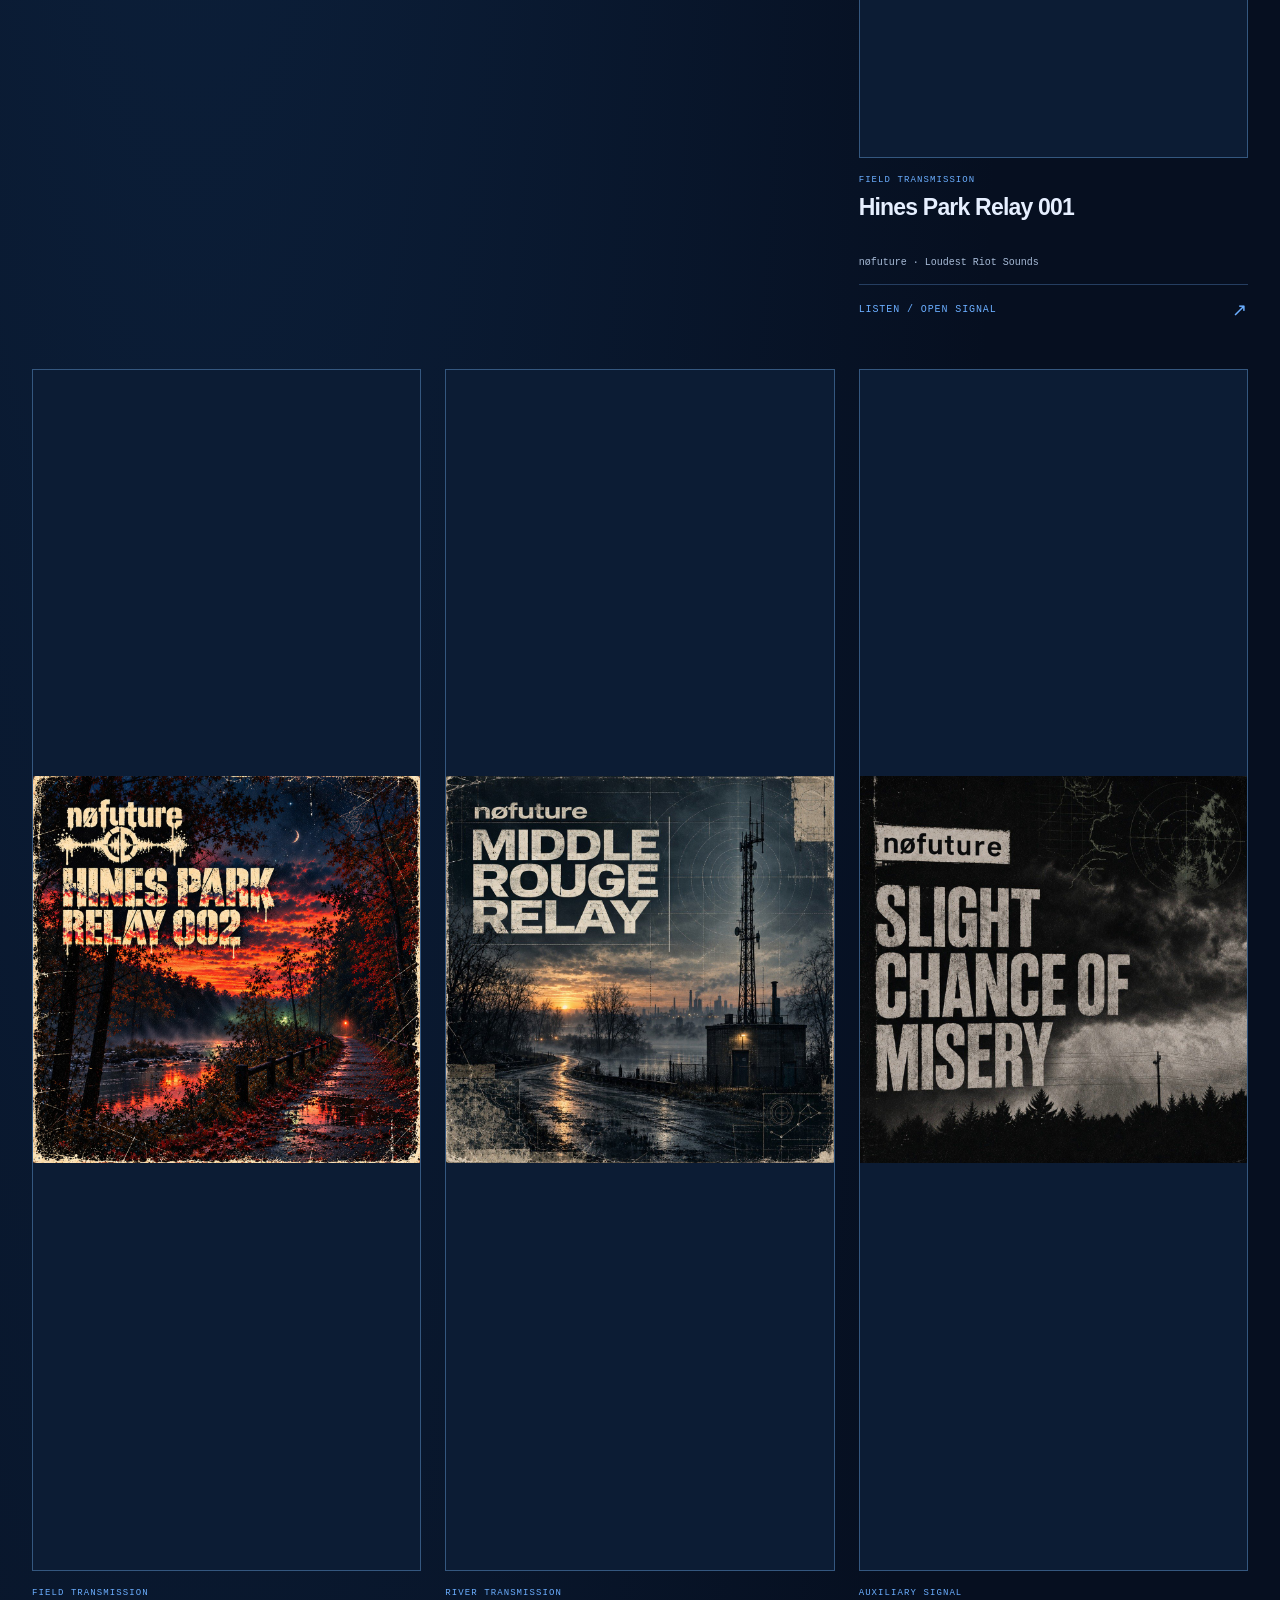
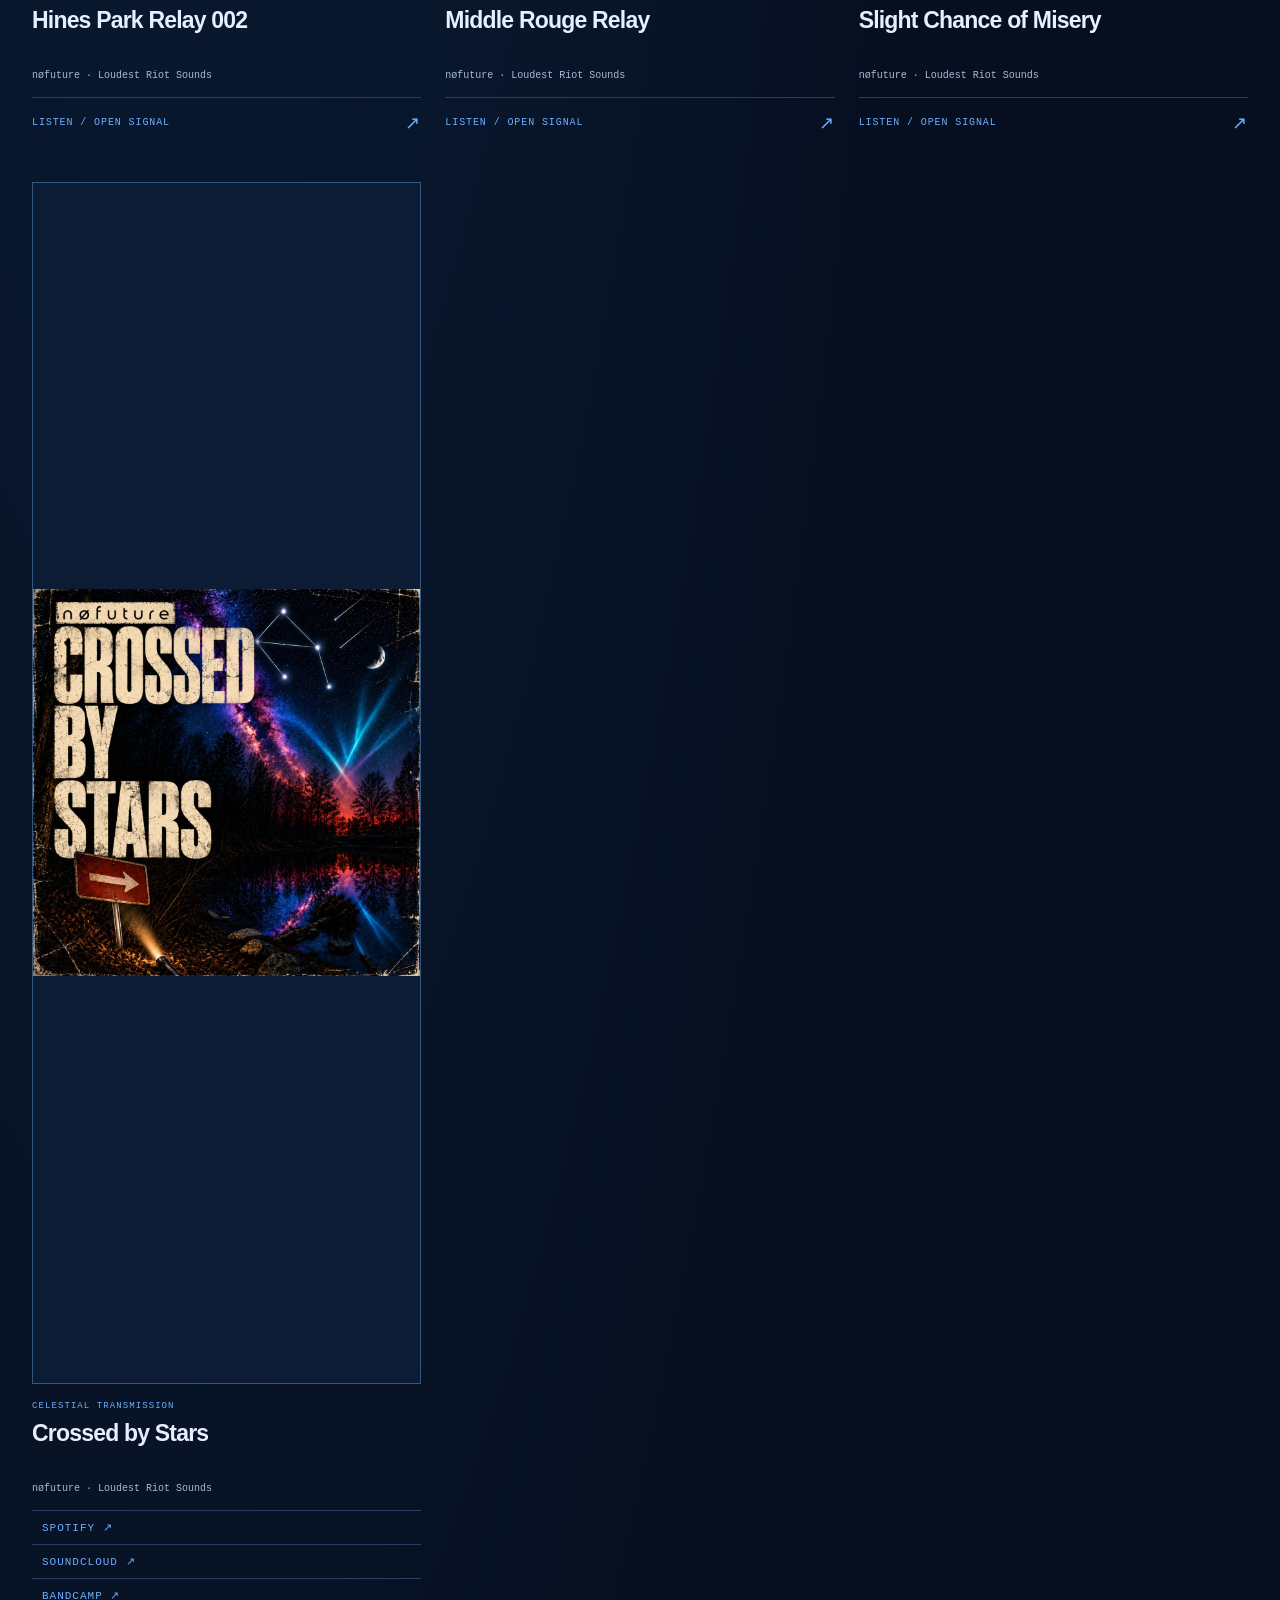
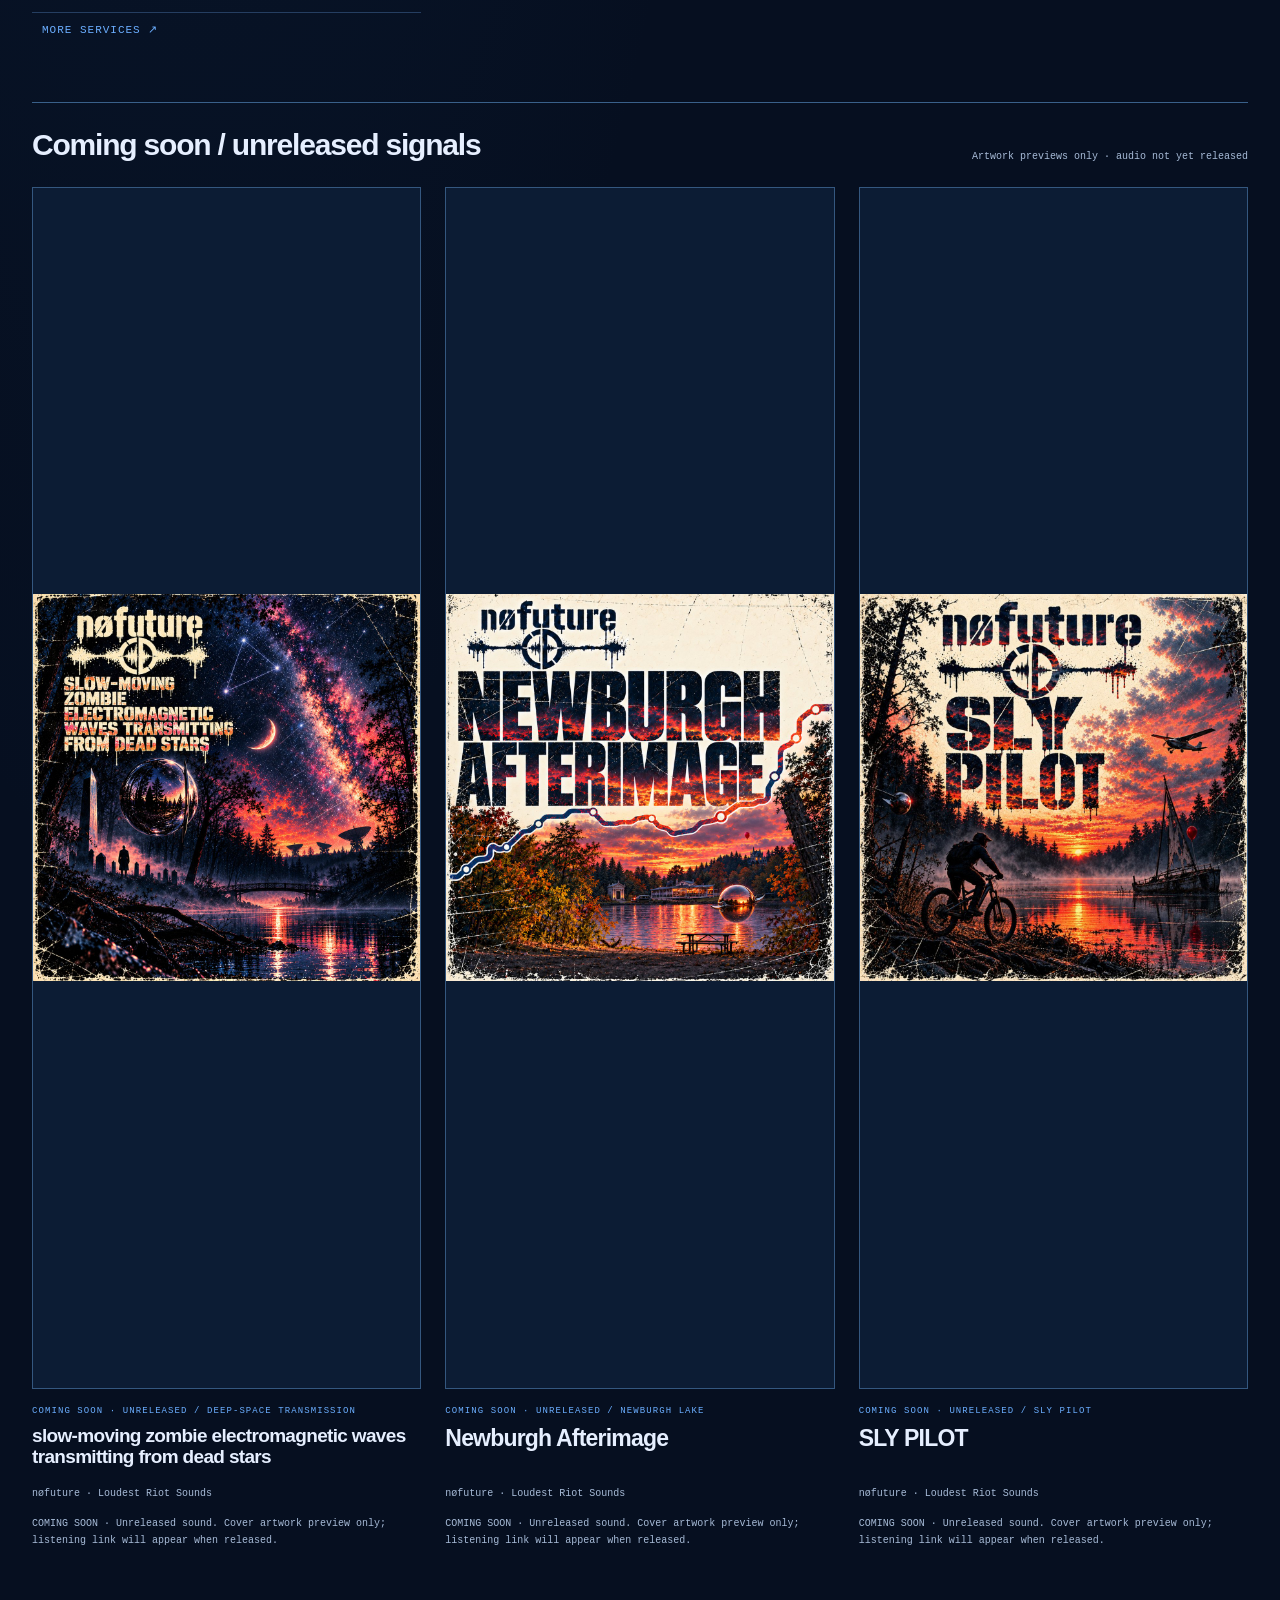
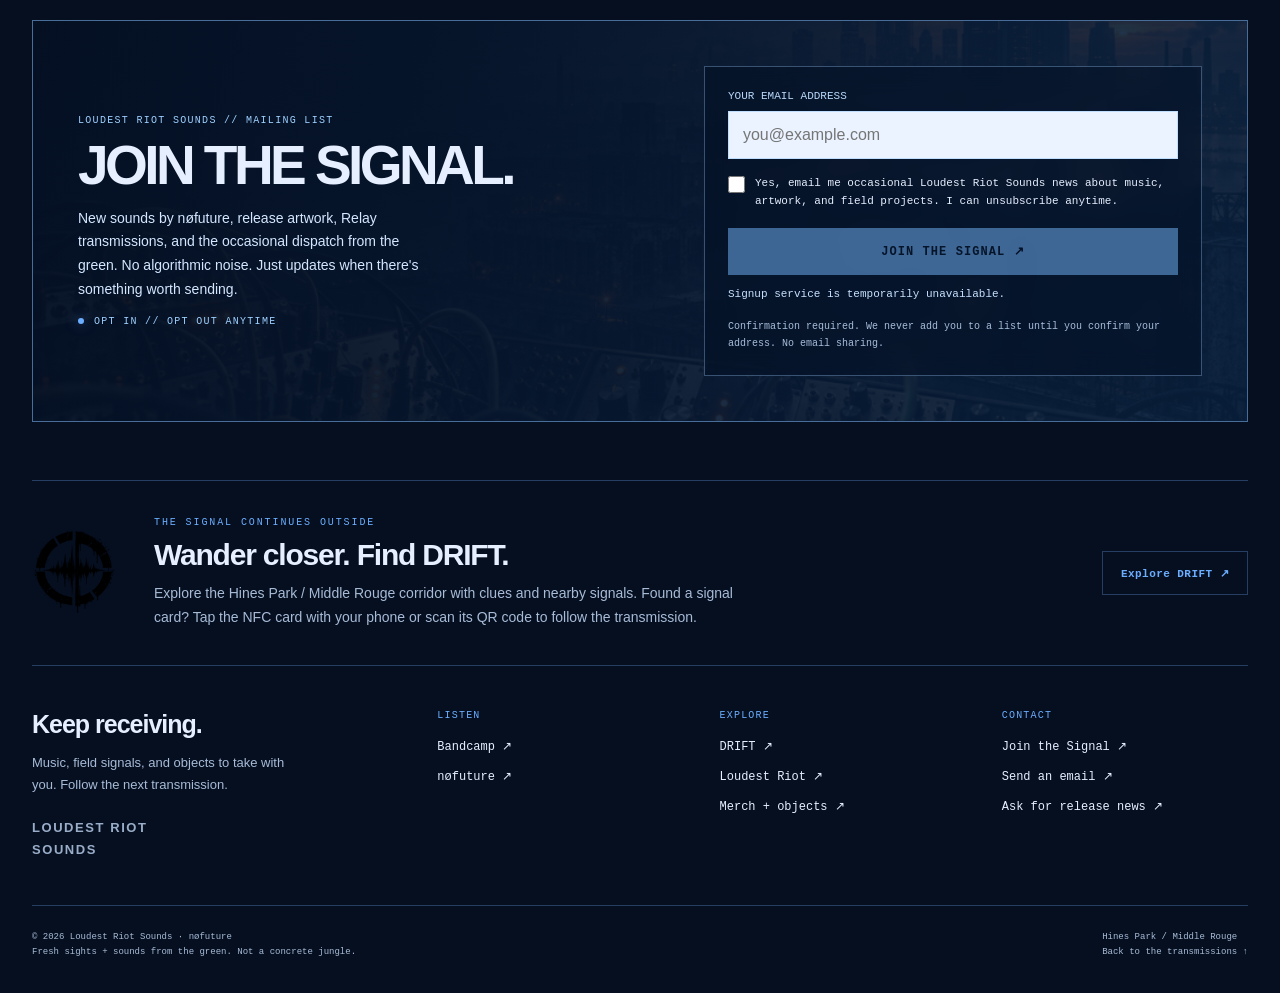
==== commit 5d581a04: "Unify Relay hero layout across portrait and landscape orientations" ====
--- a/index.html
+++ b/index.html
@@ -181,6 +181,20 @@
 @keyframes relay-mark-drift{from{transform:translate3d(-9px,3px,0) scale(1.015)}to{transform:translate3d(10px,-8px,0) scale(1.045)}}
 @media(max-width:700px){.hero.hero-revised{padding:24px 0 35px!important;gap:8px!important}.hero-revised .heroart img{max-height:310px!important}.hero-revised h1,.hero-revised h1 span{font-size:clamp(29px,8vw,44px)!important}}
 @media(prefers-reduced-motion:reduce){.hero-revised .heroart{animation:none!important}}
+
+/* Unified hero and navigation across portrait, landscape and desktop. */
+.hero.hero-revised{display:flex!important;flex-direction:column!important;align-items:center!important;justify-content:center!important;min-height:0!important;width:100%!important;max-width:100%!important;gap:14px!important;padding:clamp(22px,4vw,48px) 16px 44px!important;overflow:hidden!important;border-bottom:1px solid #375982!important}
+.hero.hero-revised::before{display:none!important}
+.hero.hero-revised .heroart{display:block!important;position:relative!important;grid-area:auto!important;inset:auto!important;width:min(100%,680px)!important;max-width:100%!important;min-height:0!important;margin:0 auto!important;z-index:0!important}
+.hero.hero-revised .heroart img{display:block!important;width:100%!important;height:auto!important;max-height:min(45svh,390px)!important;aspect-ratio:auto!important;object-fit:contain!important}
+.hero.hero-revised .hero-copy{display:flex!important;position:relative!important;grid-area:auto!important;inset:auto!important;z-index:2!important;flex-direction:column!important;align-items:center!important;justify-content:center!important;min-width:0!important;width:100%!important;max-width:650px!important;padding:0!important;margin:0 auto!important;text-align:center!important;background:none!important}
+.hero.hero-revised .hero-copy .eyebrow{max-width:100%!important;margin:0!important;padding:0!important;background:none!important;border:0!important;backdrop-filter:none!important}
+.hero.hero-revised h1,.hero.hero-revised h1 span{font-size:clamp(29px,5.6vw,60px)!important;line-height:1.12!important;letter-spacing:.025em!important;max-width:100%!important;margin:8px 0 14px!important;white-space:normal!important;overflow-wrap:normal!important;-webkit-text-fill-color:#d9ebff!important;color:#d9ebff!important;-webkit-text-stroke:0!important;text-shadow:none!important}
+.hero.hero-revised .intro{font-size:clamp(12px,1.6vw,15px)!important;line-height:1.7!important;max-width:550px!important;margin:0 auto!important;text-align:center!important}
+.hero.hero-revised .heroactions{display:flex!important;justify-content:center!important;margin-top:22px!important}
+@media(max-height:540px) and (orientation:landscape){.hero.hero-revised{padding:12px 12px 24px!important;gap:8px!important}.hero.hero-revised .heroart img{max-height:30svh!important}.hero.hero-revised h1,.hero.hero-revised h1 span{font-size:clamp(27px,4.2vw,40px)!important;margin:4px 0 8px!important}.hero.hero-revised .intro{font-size:12px!important}.hero.hero-revised .heroactions{margin-top:10px!important}}
+@media(max-width:700px){.hero.hero-revised .heroart img{max-height:34svh!important}.hero.hero-revised .hero-copy{padding:0!important}.hero.hero-revised h1,.hero.hero-revised h1 span{font-size:clamp(28px,8vw,44px)!important}}
+@media(prefers-reduced-motion:reduce){.hero.hero-revised .heroart{animation:none!important}}
 </style><link rel="stylesheet" href="assets/signal-signup.css?v=1"><script defer src="assets/signal-signup.js?v=1"></script></head><body><a class="skip" href="#transmissions">Skip to releases</a><div class="wrap"><header class="top"><a href="https://loudestriot.com" aria-label="Loudest Riot Sounds home"><img class="logo" src="assets/brand/nofuture-waveform-white.png" alt="nøfuture"></a><nav class="nav" aria-label="Main navigation"><a href="#transmissions">Releases</a><a href="#new-artwork">New artwork</a><a href="#join-signal">Join the signal</a><a href="https://drift.loudestriot.com">DRIFT ↗</a><a class="home" href="https://loudestriot.com">Loudest Riot ↗</a></nav></header>
 <main><section class="hero hero-revised"><figure class="heroart"><img src="https://xn--nfuture-q1a.com/assets/loudest-riot-industrial.png" alt="Loudest Riot Sounds industrial logo" fetchpriority="high"></figure><div class="hero-copy"><div class="eyebrow">nøfuture / Loudest Riot Sounds</div><h1>RELAY NETWORK<span class="hero-period">.</span></h1><p class="intro">Fresh sights + sounds from the green.<br>Six transmissions. Woods, water, distant stars.<br>Find a signal. Follow the sound.</p><div class="heroactions"><a class="button" href="#transmissions">Explore the releases ↓</a></div></div></section>
 <section id="transmissions" aria-labelledby="releases-title"><div class="sectionhead"><h2 id="releases-title">The transmissions</h2><p>06 compositions / one field signal</p></div><div class="gallery">
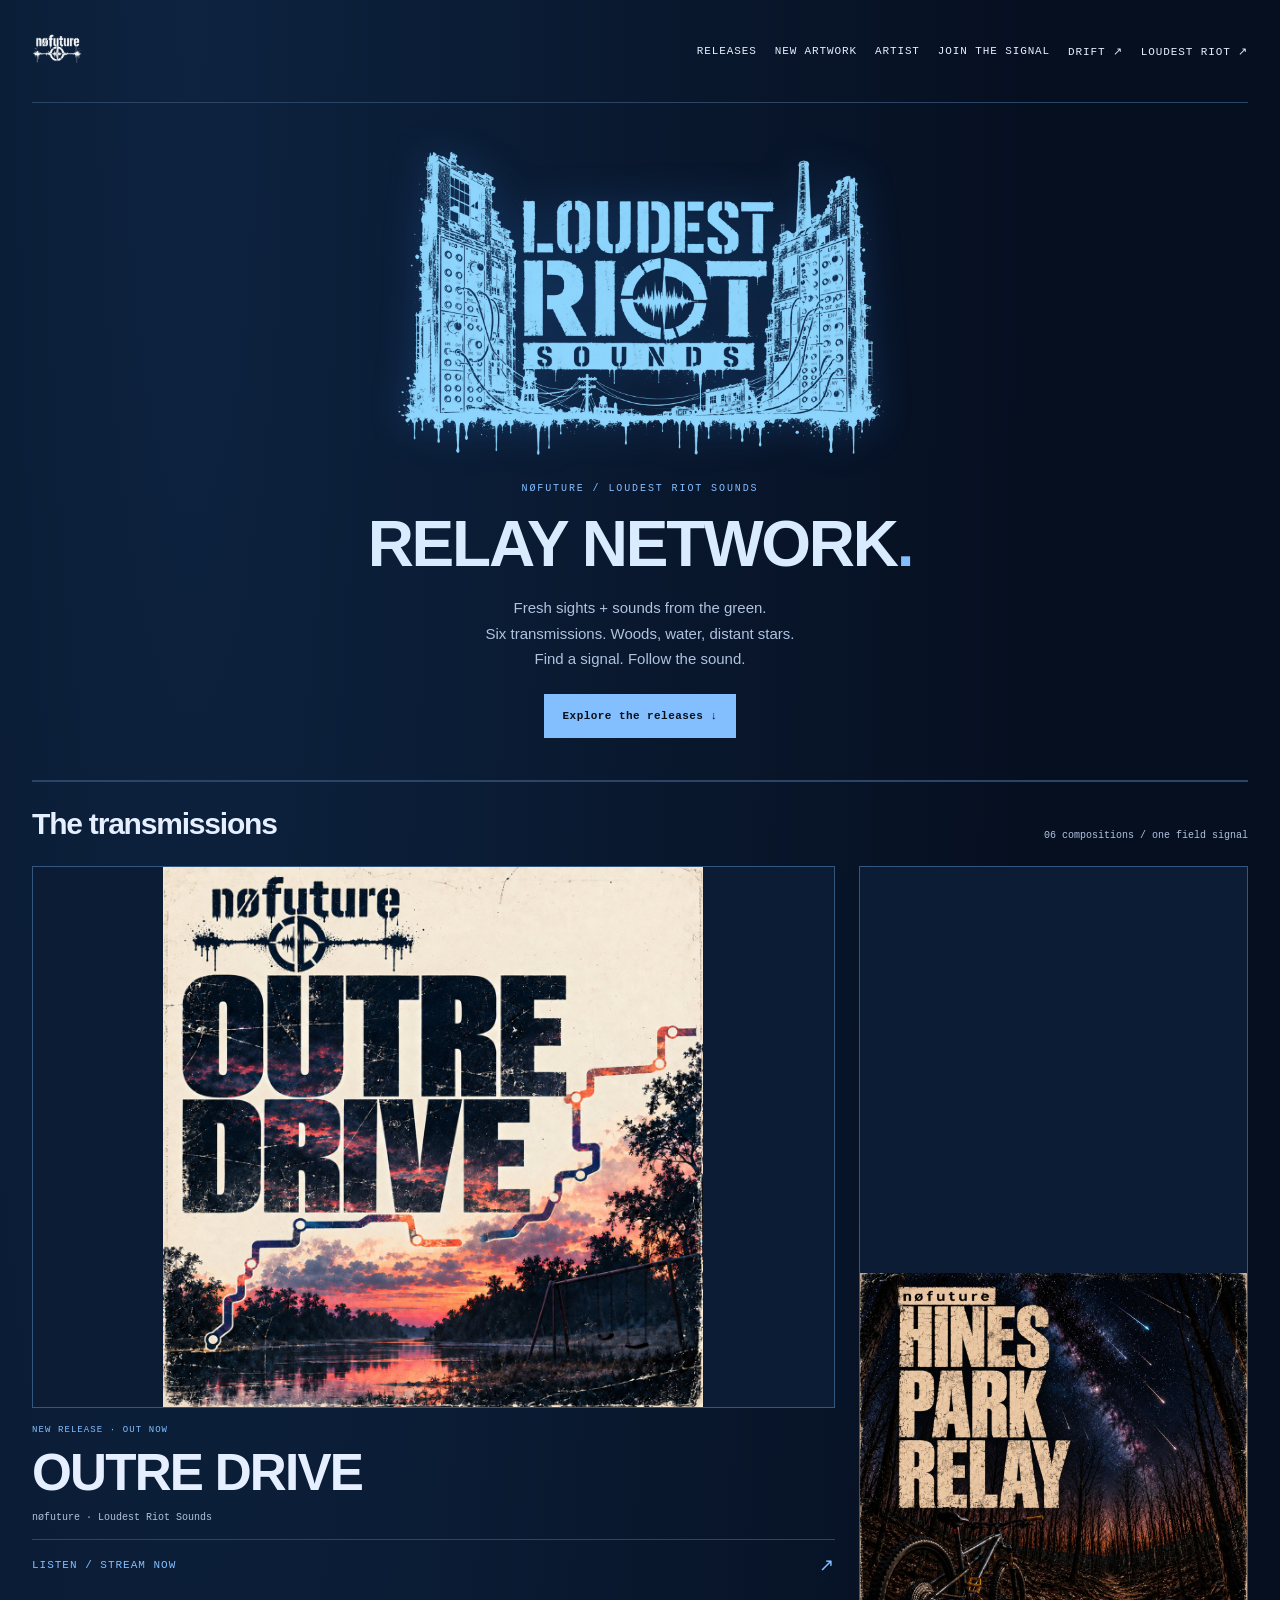
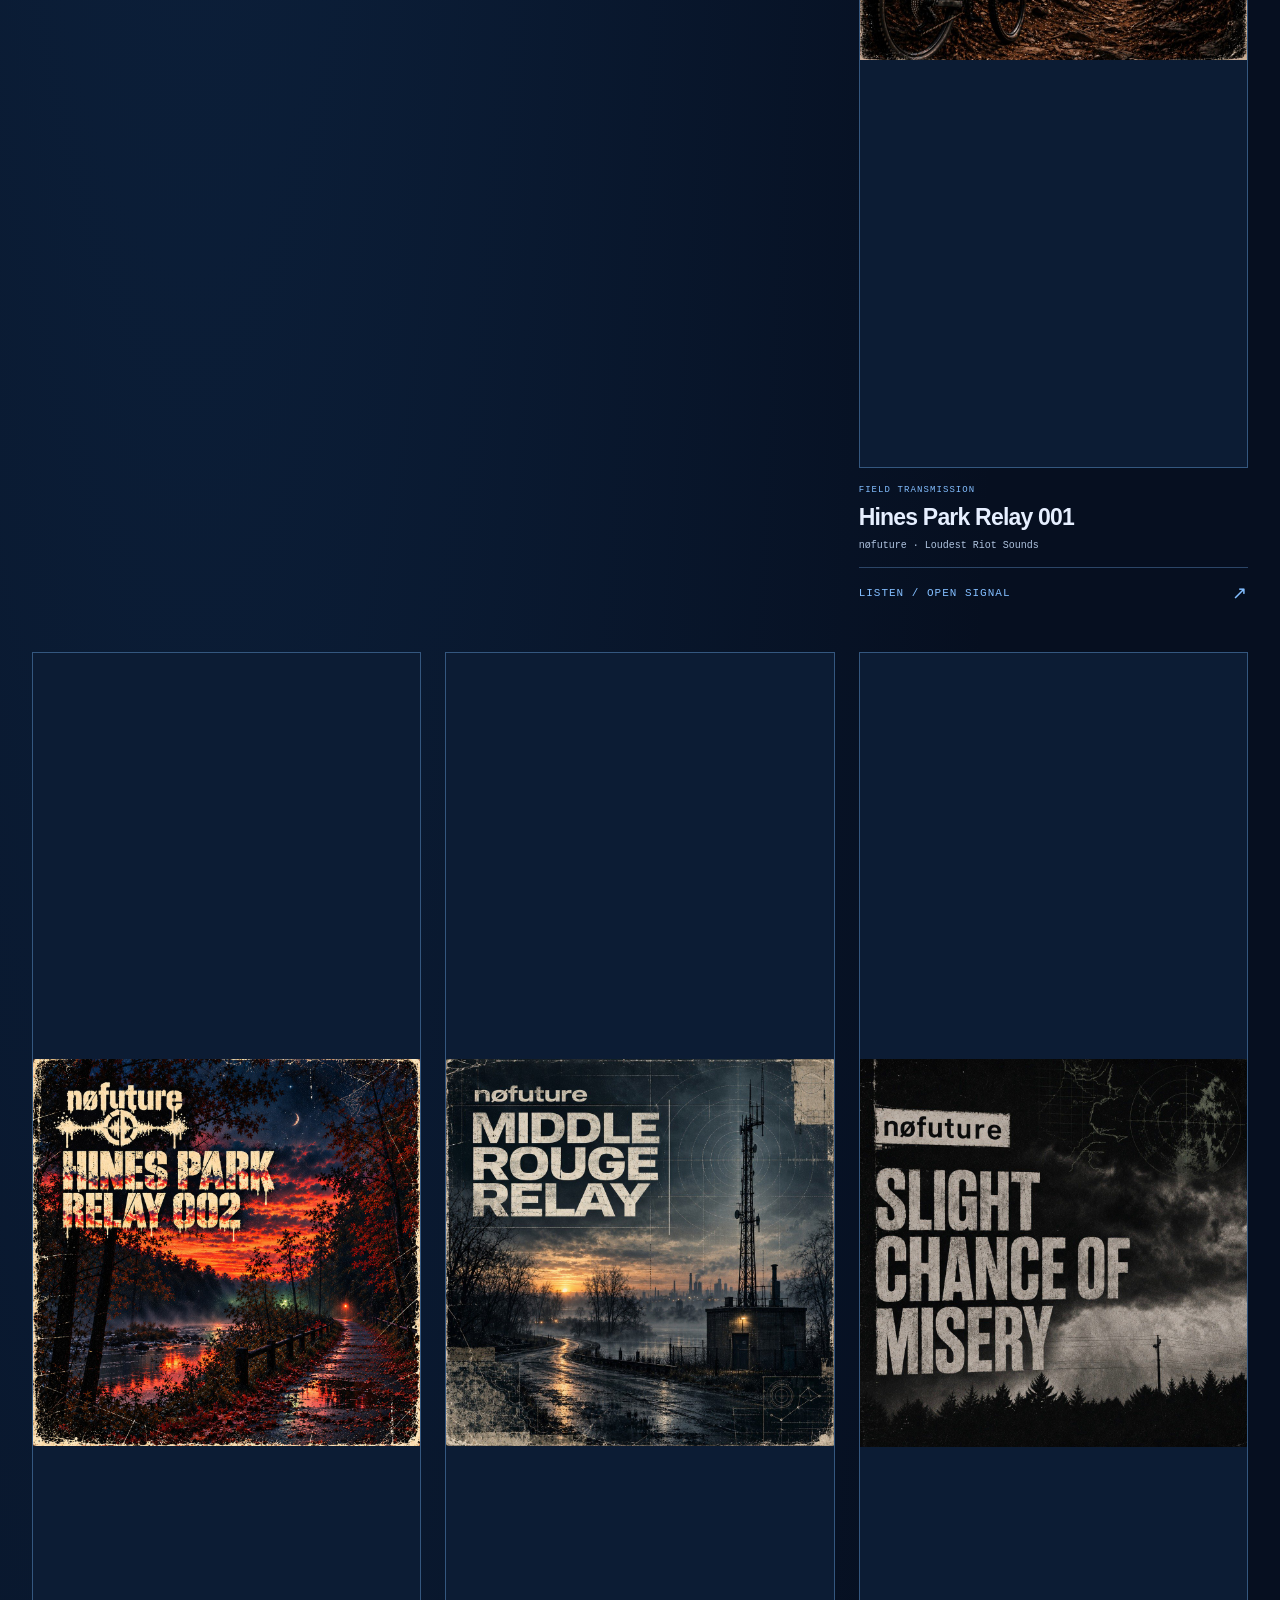
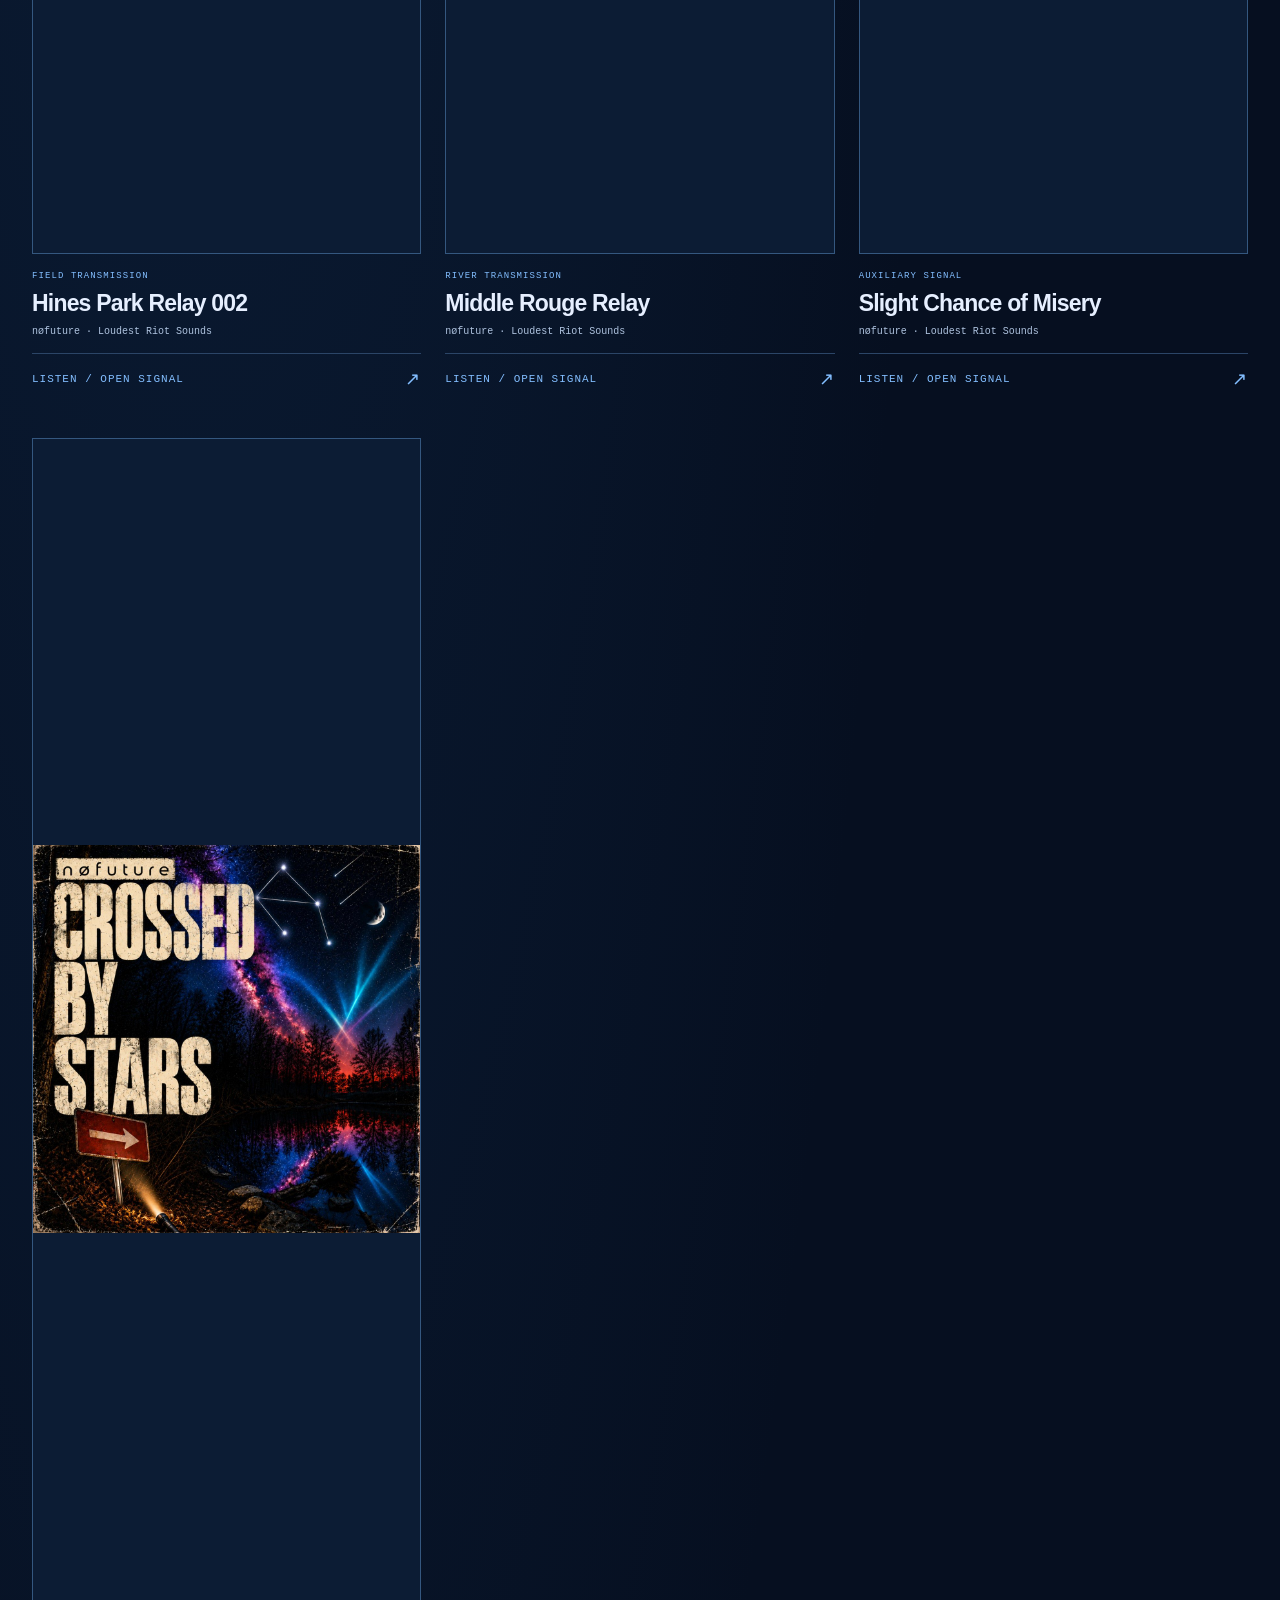
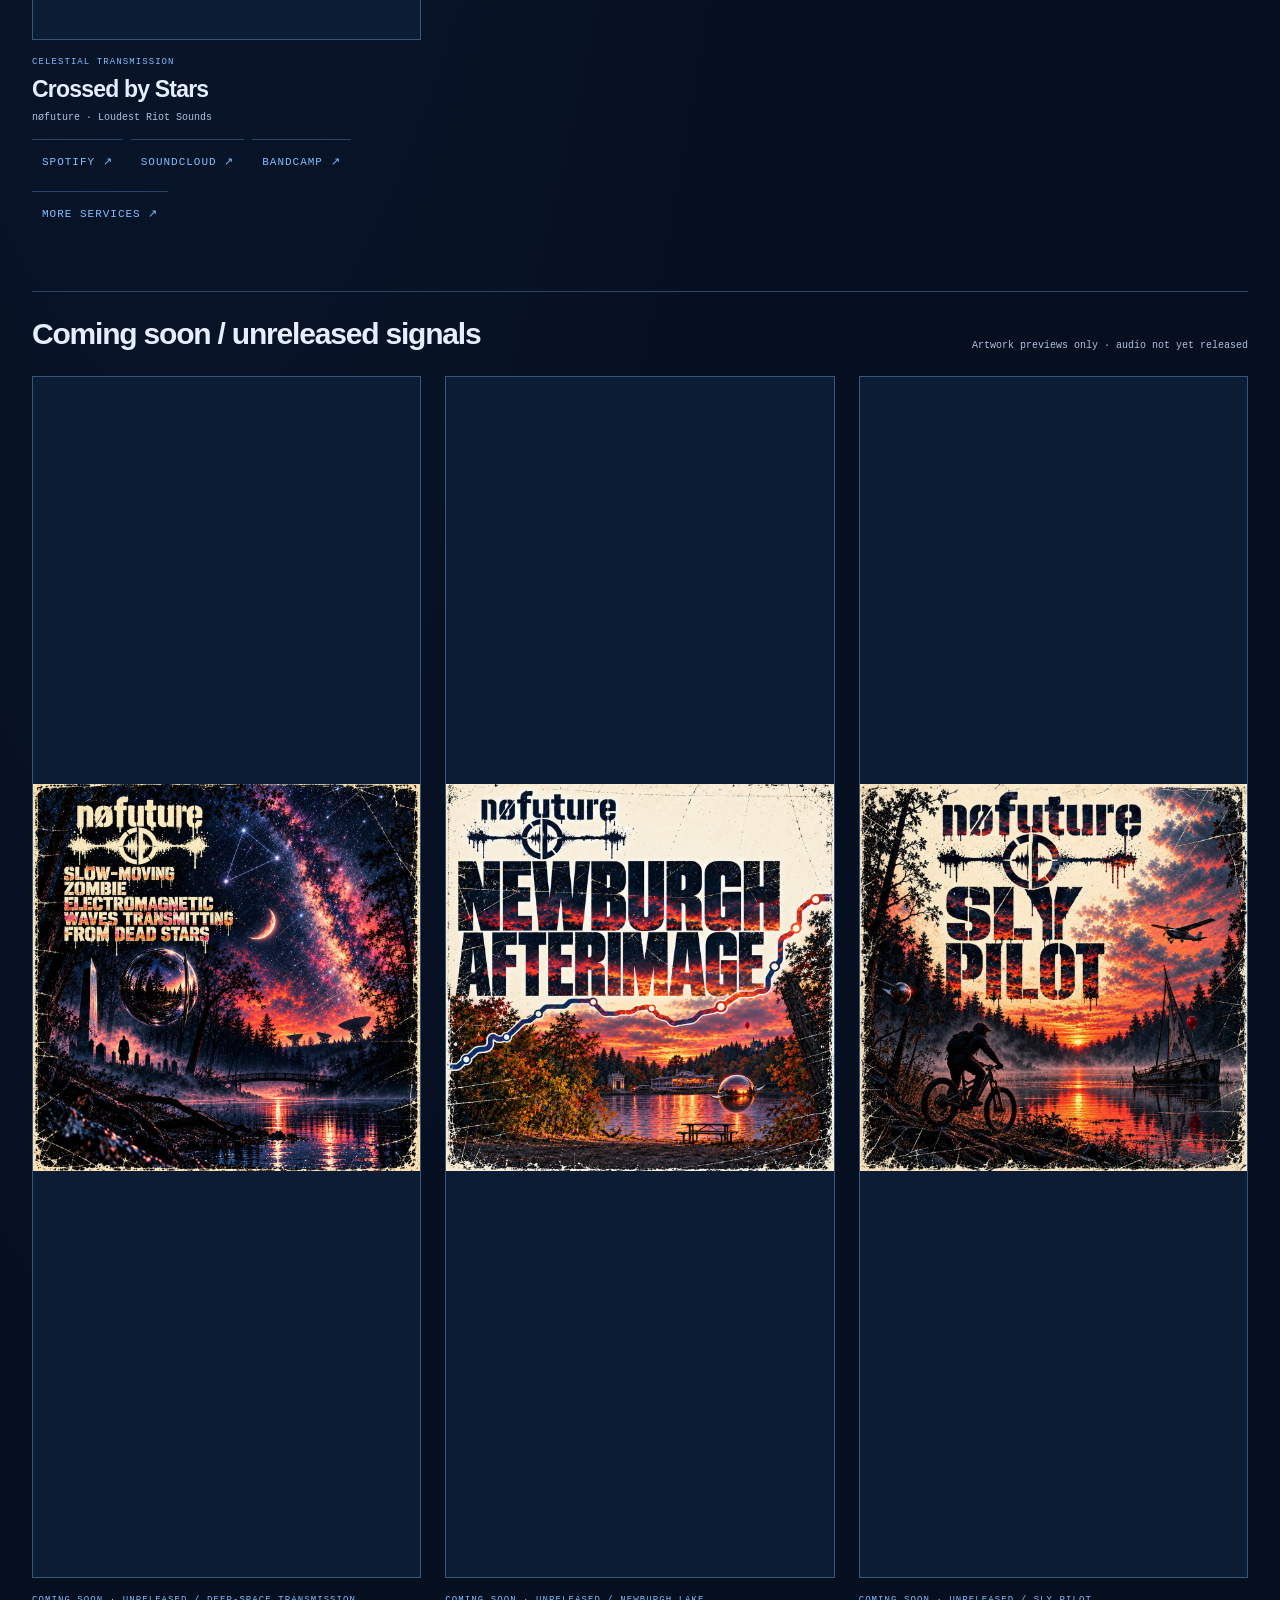
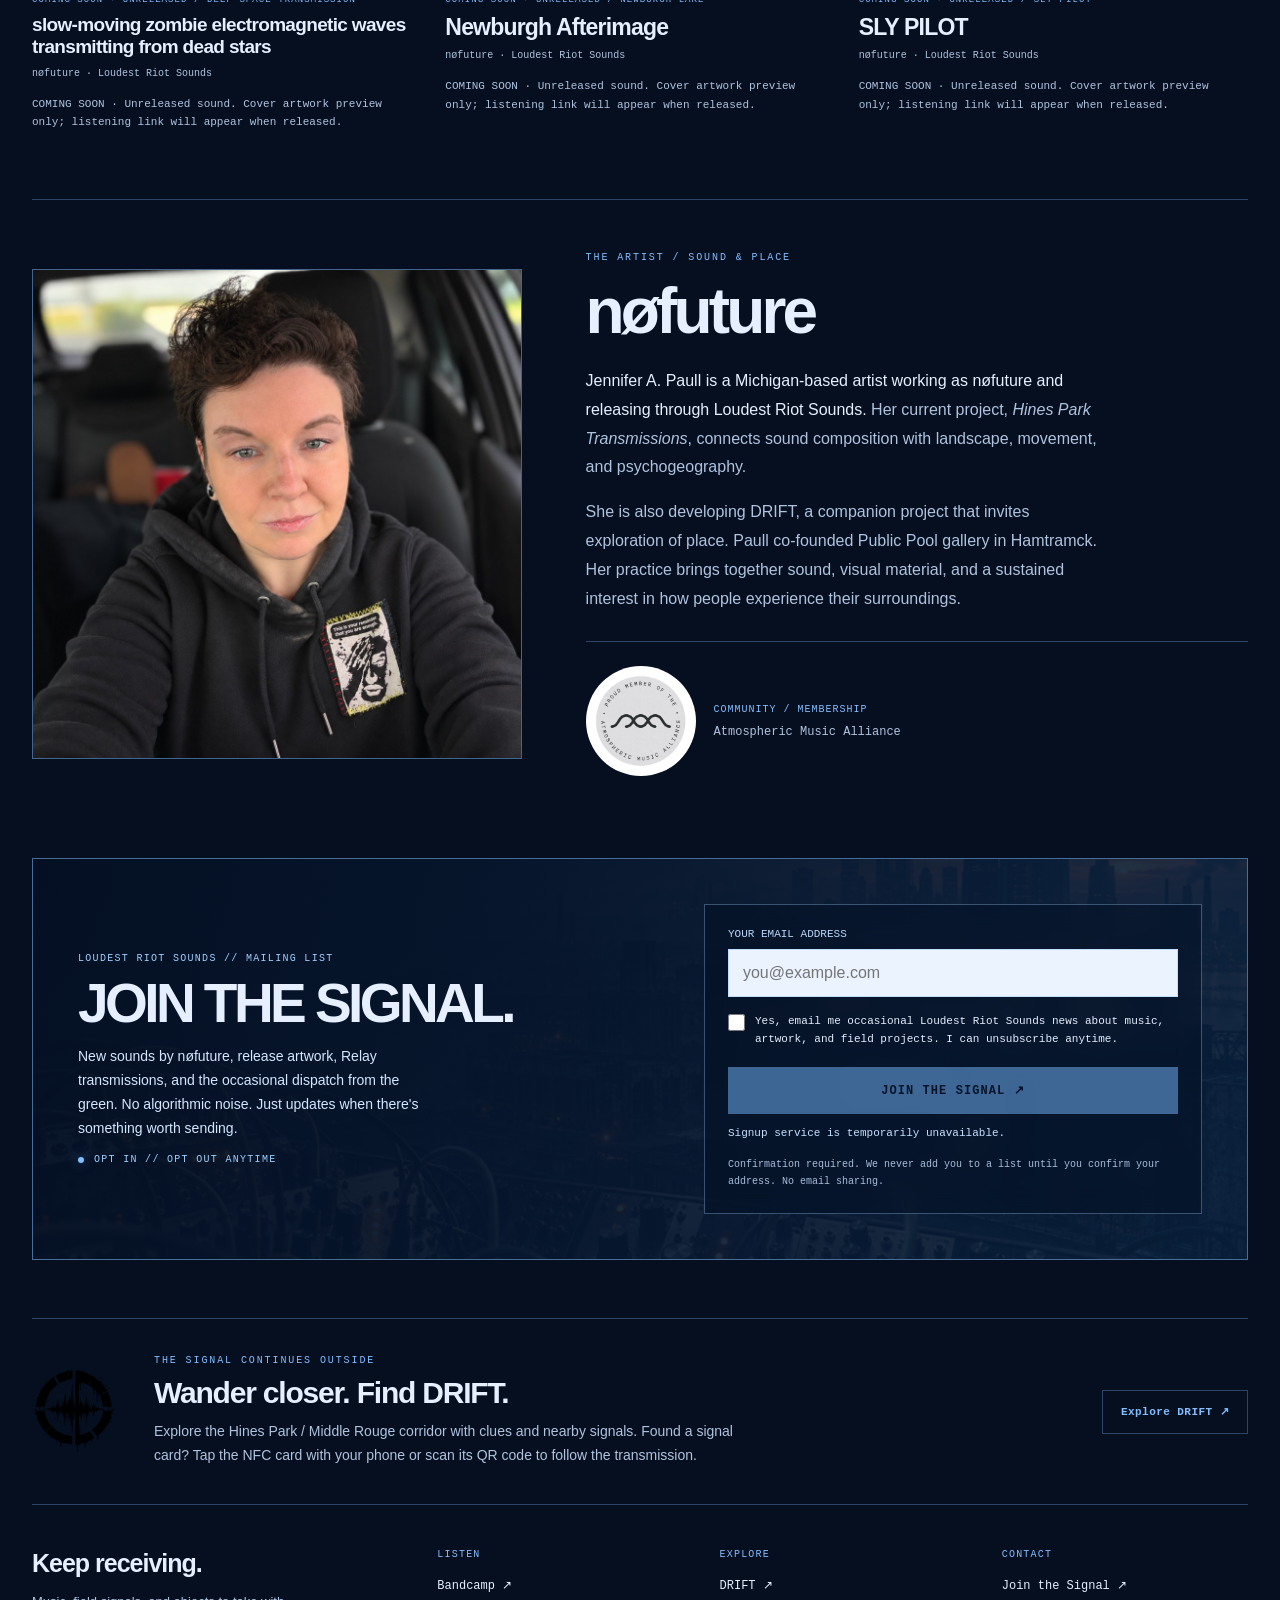
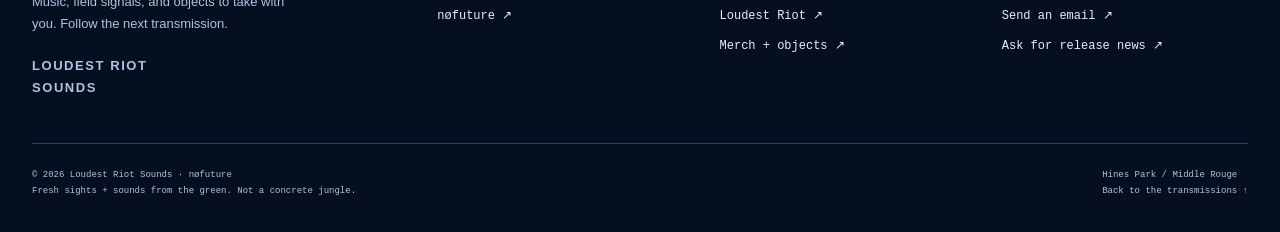
==== commit 9af312fc: "Improve Relay mobile layout and add artist bio, portrait and AMA membership" ====
--- a/index.html
+++ b/index.html
@@ -16,187 +16,40 @@
 <meta name="twitter:image" content="https://relay.loudestriot.com/assets/hines-001.jpg">
 <style>
 :root{--bg:#090e18;--ink:#eee9df;--muted:#a1aec1;--blue:#72acff;--line:#29364b;--mono:ui-monospace,SFMono-Regular,Menlo,Consolas,monospace}*{box-sizing:border-box}html{scroll-behavior:smooth;scroll-padding-top:24px}body{margin:0;background:var(--bg);color:var(--ink);font-family:Arial,Helvetica,sans-serif}a{color:inherit;text-decoration:none}button,a{-webkit-tap-highlight-color:transparent}a:focus-visible,button:focus-visible{outline:3px solid var(--blue);outline-offset:5px}::selection{background:var(--blue);color:var(--bg)}.wrap{width:min(1320px,calc(100% - 64px));margin:auto}.skip{position:absolute;left:20px;top:-60px;background:var(--blue);color:var(--bg);padding:12px;z-index:10}.skip:focus{top:12px}.top{display:flex;justify-content:space-between;align-items:center;gap:24px;padding:24px 0;border-bottom:1px solid var(--line)}.logo{width:180px;height:50px;object-fit:contain;object-position:left}.nav{display:flex;gap:26px;flex-wrap:wrap;font:11px var(--mono);letter-spacing:.08em;text-transform:uppercase}.nav a:hover,.links a:hover,footer a:hover{color:var(--blue)}.hero{position:relative;display:grid;grid-template-columns:1.12fr 1fr;gap:40px;padding:64px 0 54px;align-items:center}.eyebrow{font:10px var(--mono);letter-spacing:.19em;color:var(--blue);text-transform:uppercase}.hero h1{font-size:clamp(62px,7.8vw,116px);line-height:.89;letter-spacing:-.075em;font-weight:800;margin:24px 0}.hero h1 span{color:var(--blue)}.intro{font-size:15px;line-height:1.75;max-width:420px;color:var(--muted)}.heroactions{display:flex;gap:12px;flex-wrap:wrap;margin-top:26px}.button{display:inline-flex;align-items:center;justify-content:center;min-height:44px;padding:14px 18px;background:var(--blue);color:#08101c;font:11px var(--mono);font-weight:700;letter-spacing:.04em;border:1px solid var(--blue)}.button:hover{background:#a3caff}.button.outline{background:transparent;color:var(--blue);border-color:var(--line)}.button.outline:hover{border-color:var(--blue)}.heroart{position:relative;margin:0}.heroart img{width:100%;aspect-ratio:1.3;object-fit:cover;display:block;border:1px solid var(--line)}.heroart figcaption{display:flex;justify-content:space-between;gap:16px;margin-top:12px;font:9px var(--mono);letter-spacing:.12em;color:var(--muted);text-transform:uppercase}.signal{display:flex;align-items:center;gap:10px}.dot{width:6px;height:6px;background:var(--blue);border-radius:100%;box-shadow:0 0 12px #72acff90}.sectionhead{display:flex;justify-content:space-between;align-items:end;gap:20px;padding:25px 0;border-top:1px solid var(--line)}.sectionhead h2{font-size:30px;letter-spacing:-.04em;margin:0}.sectionhead p{font:10px var(--mono);color:var(--muted);margin:0}.gallery{display:grid;grid-template-columns:repeat(3,minmax(0,1fr));gap:34px 24px;padding-bottom:56px}.release{min-width:0}.artlink{display:block;position:relative;border:1px solid var(--line);overflow:hidden;background:#10182a;cursor:zoom-in;width:100%;padding:0;color:inherit}.artlink img{display:block;width:100%;aspect-ratio:1;object-fit:contain;transition:filter .25s}.artlink:hover{border-color:var(--blue)}.artlink:hover img{filter:brightness(1.08)}.zoom{position:absolute;bottom:12px;right:12px;background:#080e18dc;color:var(--blue);padding:8px 10px;font:9px var(--mono);border:1px solid #72acff55;opacity:0;transition:opacity .2s}.artlink:hover .zoom,.artlink:focus-visible .zoom{opacity:1}.release .type{font:9px var(--mono);color:var(--blue);letter-spacing:.12em;text-transform:uppercase;margin:17px 0 9px}.release h3{font-size:23px;line-height:1.14;letter-spacing:-.035em;margin:0;min-height:53px}.release.long h3{font-size:19px;min-height:53px}.release .byline{font:10px var(--mono);color:var(--muted);margin:10px 0 16px}.listen{display:flex;align-items:center;justify-content:space-between;gap:14px;border-top:1px solid var(--line);padding:14px 0;font:10px var(--mono);letter-spacing:.09em;text-transform:uppercase;color:var(--blue)}.listen:hover{color:#bfd9ff}.listen span{font-size:18px}.field{display:grid;grid-template-columns:92px 1fr auto;align-items:center;gap:30px;padding:36px 0;border-top:1px solid var(--line);border-bottom:1px solid var(--line)}.field img{width:84px;height:84px;object-fit:contain}.field h2{font-size:30px;letter-spacing:-.04em;margin:10px 0}.field p{max-width:600px;font-size:14px;line-height:1.7;color:var(--muted);margin:0}.links{display:grid;grid-template-columns:1.5fr 1fr 1fr 1fr;gap:36px;padding:44px 0}.links h2{font-size:25px;letter-spacing:-.04em;margin:0 0 12px}.links p{font-size:13px;line-height:1.7;color:var(--muted);max-width:280px}.links h3{font:10px var(--mono);color:var(--blue);text-transform:uppercase;letter-spacing:.12em;margin:0 0 18px}.links a{display:block;font:12px var(--mono);margin:0 0 15px}.label{width:170px;height:60px;object-fit:contain;object-position:left;margin-top:12px}footer{display:flex;justify-content:space-between;gap:24px;border-top:1px solid var(--line);padding:24px 0 34px;font:9px var(--mono);color:var(--muted);line-height:1.7}dialog{padding:0;border:1px solid var(--line);background:var(--bg);color:var(--ink);max-width:min(92vw,780px);max-height:94dvh}dialog::backdrop{background:#02060ddd}dialog img{display:block;max-width:100%;max-height:78dvh;object-fit:contain;margin:auto}.dialogbar{display:flex;justify-content:space-between;gap:20px;align-items:center;padding:16px;font:12px var(--mono)}.close{background:transparent;color:var(--blue);border:1px solid var(--line);padding:12px;cursor:pointer;font:12px var(--mono)}
-@media(max-width:980px){.wrap{width:calc(100% - 40px)}.hero{gap:24px}.hero h1{font-size:76px}.gallery{grid-template-columns:repeat(2,minmax(0,1fr))}.links{grid-template-columns:repeat(2,1fr)}.field{grid-template-columns:70px 1fr}.field img{width:64px;height:64px}.field .button{grid-column:2;width:max-content}}
-@media(max-width:600px){.wrap{width:calc(100% - 32px)}.top{gap:12px;padding:18px 0}.logo{width:130px;height:38px}.nav{gap:15px;font-size:10px}.nav .home{display:none}.hero{grid-template-columns:1fr;padding:38px 0 30px;gap:28px}.hero h1{font-size:clamp(64px,16vw,94px)}.intro{font-size:14px}.heroart img{aspect-ratio:1.5}.sectionhead{align-items:start}.sectionhead h2{font-size:25px}.sectionhead p{max-width:110px;text-align:right;line-height:1.6}.gallery{gap:28px 14px}.release h3{font-size:18px;min-height:42px}.release.long h3{font-size:15px}.release .type{font-size:8px;line-height:1.6}.release .byline{font-size:9px}.listen{font-size:9px}.field{gap:18px}.field h2{font-size:25px}.field p{font-size:13px}.links{gap:25px 20px}.links .about{grid-column:1/-1}.links p{max-width:100%}footer{flex-direction:column;gap:12px}.zoom{display:none}}
-@media(max-width:350px){.gallery{grid-template-columns:1fr}.release h3,.release.long h3{min-height:0}.hero h1{font-size:60px}.nav{gap:8px}.logo{width:112px}}
-@media(prefers-reduced-motion:reduce){html{scroll-behavior:auto}*{transition:none!important}}
-:root{--bg:#060f20;--ink:#e6efff;--muted:#a7bbd7;--blue:#6baeff;--line:#253e61}
+
+:root{--bg:#060f20;--ink:#e6efff;--muted:#afc3df;--blue:#83beff;--line:#2b4567}
 body{background:radial-gradient(ellipse at 15% 0%,#163c6870,transparent 55%),var(--bg)}
-.hero h1{color:var(--blue);background:linear-gradient(135deg,#9ed4ff44,#2468bd55),url('assets/relay-network-hero.png') center 38%/cover;background-clip:text;-webkit-background-clip:text;-webkit-text-fill-color:transparent;filter:drop-shadow(0 0 24px #4389de33)}
-.hero h1 span{color:inherit}
-.heroart img{border-color:#436c9e}
-.artlink{background:#0c1c34;border-color:#34577f}
-.sectionhead{border-top-color:#39608a}
-.release .art-note{font:10px var(--mono);line-height:1.7;color:var(--muted);margin:14px 0 0}
-.signal-update{font:10px var(--mono);letter-spacing:.1em;color:var(--blue);margin:16px 0 0}
-.labelword{font:800 18px/1.05 Arial,Helvetica,sans-serif;letter-spacing:.12em;color:var(--ink);margin:20px 0 0;opacity:.92}
-
-/* Portrait mobile rebuild v2: artwork first, no tiny two-column covers */
-@media (max-width:640px) and (orientation:portrait){
-  html{overflow-x:clip;scroll-padding-top:18px}
-  body{min-width:0;background:#071428}
-  .wrap{width:100%;max-width:100%;overflow:clip}
-  .top{
-    margin:0;padding:calc(12px + env(safe-area-inset-top,0px)) 18px 0;
-    display:grid;grid-template-columns:minmax(0,1fr);gap:9px;
-    background:linear-gradient(180deg,#0a1b34,#08172d);
-    border-bottom:1px solid #385984
-  }
-  .top>a{display:inline-block;width:max-content;max-width:100%;line-height:0}
-  .logo{width:152px;height:45px;object-position:left center}
-  .nav{display:grid;grid-template-columns:repeat(3,minmax(0,1fr));gap:0;width:100%;border-top:1px solid #243e60}
-  .nav a{display:flex;justify-content:center;align-items:center;min-height:47px;padding:8px 3px;color:#d4e5ff;font:10px/1.25 var(--mono);letter-spacing:.06em;text-align:center}
-  .nav a+a{border-left:1px solid #243e60}
-  .nav .home{display:none}
-  .hero{
-    position:relative;display:grid;isolation:isolate;
-    grid-template-columns:minmax(0,1fr);
-    min-height:clamp(540px,76svh,690px);padding:0;margin:0;gap:0;
-    border-bottom:1px solid #375982
-  }
-  .hero::before{
-    content:"";position:absolute;inset:0;z-index:1;pointer-events:none;
-    background:linear-gradient(180deg,rgba(4,14,30,.07) 0%,rgba(4,13,31,.3) 21%,rgba(4,15,33,.66) 46%,rgba(3,12,29,.97) 100%)
-  }
-  .hero>div{
-    position:relative;z-index:2;grid-area:1/1;min-width:0;
-    display:flex;flex-direction:column;justify-content:flex-end;align-items:flex-start;
-    padding:38px 20px 36px
-  }
-  .hero .eyebrow{
-    max-width:100%;font:10px/1.4 var(--mono);letter-spacing:.15em;
-    color:#d9ecff;background:rgba(6,28,54,.43);
-    border:1px solid rgba(153,202,255,.37);padding:8px 10px;
-    -webkit-backdrop-filter:blur(7px);backdrop-filter:blur(7px)
-  }
-  .hero h1{
-    max-width:100%;margin:20px 0 19px;
-    font-size:clamp(69px,20vw,95px);font-weight:900;line-height:.84;letter-spacing:-.083em;
-    color:#f1f7ff;background:none;filter:none;text-shadow:0 4px 28px rgba(2,11,29,.75);
-    -webkit-text-fill-color:#f1f7ff;overflow-wrap:normal
-  }
-  .hero h1 span{
-    display:block;max-width:100%;margin-top:9px;
-    font-size:clamp(34px,11.3vw,54px);font-weight:800;line-height:1;letter-spacing:-.068em;
-    color:#a9d1ff;-webkit-text-fill-color:#a9d1ff;white-space:nowrap
-  }
-  .hero .intro{
-    box-sizing:border-box;width:auto;max-width:min(100%,36ch);margin:0;
-    padding:12px 14px;border-left:2px solid #8ecaff;
-    background:rgba(8,24,49,.44);color:#edf6ff;font-size:13px;line-height:1.55;
-    -webkit-backdrop-filter:blur(7px);backdrop-filter:blur(7px)
-  }
-  .heroactions{display:grid;grid-template-columns:minmax(0,1fr) auto;gap:9px;width:100%;margin-top:19px}
-  .heroactions .button{min-width:0;min-height:46px;padding:11px 12px;font:700 10px/1.4 var(--mono);letter-spacing:.015em;text-align:center}
-  .heroactions .button.outline{background:rgba(8,24,49,.5);border-color:rgba(162,204,255,.58);color:#e9f3ff;-webkit-backdrop-filter:blur(7px);backdrop-filter:blur(7px)}
-  .heroart{position:absolute;inset:0;z-index:0;grid-area:1/1;overflow:hidden}
-  .heroart img{
-    display:block;width:100%;height:100%;border:0;aspect-ratio:auto;
-    object-fit:cover;object-position:50% 45%
-  }
-  .heroart figcaption{display:none}
-  .sectionhead{
-    display:block;align-items:initial;margin:0 18px;padding:34px 0 20px;border-top:0
-  }
-  .sectionhead h2{
-    max-width:100%;font-size:clamp(25px,7.1vw,33px);line-height:1.08;
-    letter-spacing:-.045em
-  }
-  .sectionhead p{
-    max-width:100%;margin:11px 0 0;color:#9fc6f7;text-align:left;
-    font:10px/1.5 var(--mono);letter-spacing:.06em
-  }
-  .gallery{display:grid;grid-template-columns:minmax(0,1fr);gap:0;padding:0 18px 24px}
-  .release{
-    display:flex;flex-direction:column;min-width:0;
-    margin:0 0 29px;padding:0 0 28px;border-bottom:1px solid #2a4365
-  }
-  .release:last-child{margin-bottom:0}
-  .artlink{width:100%;border:1px solid #39628b;background:#102846;box-shadow:0 14px 30px rgba(0,4,17,.24)}
-  .artlink img{width:100%;height:auto;aspect-ratio:1;object-fit:contain}
-  .zoom{display:none}
-  .release .type{margin:17px 0 8px;color:#91c9ff;font:10px/1.45 var(--mono);letter-spacing:.12em}
-  .release h3,.release.long h3{
-    min-height:0;margin:0;font-size:clamp(23px,6.4vw,30px);
-    line-height:1.14;letter-spacing:-.03em;overflow-wrap:anywhere
-  }
-  .release.long h3{font-size:clamp(19px,5.3vw,24px);line-height:1.18}
-  .release .byline{margin:10px 0 12px;color:#9eb9db;font-size:10px;line-height:1.5}
-  .listen{
-    margin-top:auto;min-height:48px;padding:12px 0;
-    font:11px/1.4 var(--mono);letter-spacing:.08em;color:#93c7ff
-  }
-  .listen span{font-size:21px}
-  .release .art-note{margin:6px 0 0;color:#afc9e8;font:11px/1.6 var(--mono)}
-  .field{
-    display:grid;grid-template-columns:62px minmax(0,1fr);gap:18px;
-    align-items:start;padding:34px 18px 38px;margin:0;
-    background:linear-gradient(140deg,#122c4c,#08172d);
-    border-top:1px solid #375982;border-bottom:1px solid #375982
-  }
-  .field>a:first-child{grid-column:1;grid-row:1}
-  .field img{display:block;width:62px;height:62px;object-fit:contain}
-  .field>div{min-width:0;grid-column:2;grid-row:1}
-  .field .eyebrow{font-size:9px;line-height:1.6}
-  .field h2{margin:9px 0;font-size:clamp(22px,6vw,28px);line-height:1.1}
-  .field p{font-size:13px;line-height:1.65}
-  .field .button{grid-column:1/-1;width:100%;margin-top:2px}
-  .links{display:grid;grid-template-columns:repeat(2,minmax(0,1fr));gap:30px 17px;padding:40px 18px 34px}
-  .links .about{grid-column:1/-1}
-  .links h2{font-size:28px}
-  .links p{max-width:100%;font-size:13px}
-  .links a{font:12px/1.5 var(--mono);overflow-wrap:anywhere}
-  .links h3{margin-bottom:14px}
-  .links .labelword{font-size:17px;line-height:1.05}
-  footer{display:flex;flex-direction:column;gap:12px;padding:22px 18px calc(32px + env(safe-area-inset-bottom,0px));font:10px/1.7 var(--mono)}
-  dialog{width:min(calc(100vw - 24px),780px);max-width:calc(100vw - 24px)}
-  .dialogbar{font-size:11px}
+img{max-width:100%}.top>*{min-width:0}.nav{gap:8px 18px;justify-content:flex-end}.nav a{display:flex;align-items:center;min-height:44px}
+.hero.hero-revised{display:flex;flex-direction:column;align-items:center;text-align:center;gap:16px;padding:34px 0 42px;border-bottom:1px solid var(--line)}
+.heroart{width:min(100%,680px);margin:0;animation:relay-mark-drift 18s ease-in-out infinite alternate}
+.heroart img{display:block;width:100%;height:auto;max-height:330px;aspect-ratio:auto;object-fit:contain;border:0;filter:brightness(0) saturate(100%) invert(76%) sepia(24%) saturate(1165%) hue-rotate(177deg) brightness(105%) contrast(102%) drop-shadow(0 0 18px #2f84e64d)}
+.hero-copy{min-width:0;max-width:650px}.hero h1{font-size:clamp(30px,5.3vw,64px);line-height:1.08;letter-spacing:-.035em;margin:16px 0;color:#d9ebff}.hero h1 span{color:var(--blue)}
+.hero .intro{max-width:550px;margin:0 auto;font-size:15px;line-height:1.7}.heroactions{justify-content:center;margin-top:22px}
+@keyframes relay-mark-drift{from{transform:translate3d(-4px,2px,0)}to{transform:translate3d(4px,-5px,0)}}
+.featured{grid-column:span 2}.featured .artlink img{max-height:540px;object-fit:contain}.featured h3{font-size:clamp(30px,4vw,54px);min-height:0}
+.artlink{background:#0c1c34;border-color:#34577f}.release h3,.release.long h3{min-height:0}.release .art-note{font:11px/1.7 var(--mono);color:var(--muted)}
+.listen{min-height:48px;font-size:11px}.stream-links{display:flex;flex-wrap:wrap;gap:8px;margin-top:12px}.stream-links .listen{padding:10px;min-height:44px}
+.labelword{font:800 18px/1.05 Arial,Helvetica,sans-serif;letter-spacing:.12em;color:var(--ink);margin:20px 0 0}
+.artist{display:grid;grid-template-columns:minmax(0,.85fr) minmax(0,1.15fr);gap:clamp(24px,5vw,70px);align-items:center;padding:52px 0;border-top:1px solid var(--line);margin-bottom:30px}
+.artist-portrait{margin:0}.artist-portrait img{display:block;width:100%;height:auto;aspect-ratio:1;object-fit:cover;border:1px solid #41658c}
+.artist-copy{min-width:0}.artist h2{font-size:clamp(40px,5vw,68px);letter-spacing:-.06em;line-height:1;margin:16px 0 24px}.artist p{font-size:16px;line-height:1.8;color:var(--muted);max-width:58ch}.artist p strong{color:var(--ink);font-weight:400}
+.ama-membership{display:flex;align-items:center;gap:18px;margin-top:28px;padding-top:24px;border-top:1px solid var(--line)}
+.ama-membership img{display:block;flex:none;width:110px;height:110px;object-fit:contain;border-radius:50%}.ama-membership p{font:12px/1.7 var(--mono);margin:0}.ama-membership span{display:block;color:var(--blue);font-size:10px;letter-spacing:.1em;text-transform:uppercase;margin-bottom:4px}
+@media(max-width:1000px){.top{align-items:flex-start;gap:18px}.logo{width:150px}.nav{font-size:10px}.wrap{width:calc(100% - 40px)}.gallery{grid-template-columns:repeat(2,minmax(0,1fr))}.links{grid-template-columns:repeat(2,minmax(0,1fr))}.field{grid-template-columns:70px minmax(0,1fr)}.field .button{grid-column:2;width:max-content}.field img{width:64px;height:64px}.artist{gap:28px}}
+@media(max-width:640px){
+.wrap{width:calc(100% - 36px)}.top{display:block;padding:calc(16px + env(safe-area-inset-top,0px)) 0 0}.top>a{display:inline-block}.logo{width:150px;height:42px}.nav{display:grid;grid-template-columns:repeat(4,minmax(0,1fr));gap:0;margin-top:12px;border-top:1px solid var(--line);font-size:10px;letter-spacing:0}.nav a{justify-content:center;text-align:center;min-height:48px;padding:8px 3px}.nav .home,.nav a[href="#new-artwork"]{display:none}
+.hero.hero-revised{gap:10px;padding:26px 0 32px}.heroart{width:100%;animation:none}.heroart img{max-height:210px}.hero h1{font-size:clamp(29px,7.9vw,46px);margin:14px 0}.hero .eyebrow{font-size:10px;line-height:1.5;letter-spacing:.1em}.hero .intro{font-size:14px;line-height:1.7}.heroactions{width:100%;margin-top:20px}.heroactions .button{width:100%;font-size:12px}
+.sectionhead{display:block;padding:28px 0 20px}.sectionhead h2{font-size:28px;line-height:1.12}.sectionhead p{font-size:11px;line-height:1.6;margin:10px 0 0}.gallery{grid-template-columns:minmax(0,1fr);gap:30px;padding-bottom:34px}.featured{grid-column:auto}.featured .artlink img{max-height:none}.release{padding-bottom:8px}.release h3,.release.long h3,.featured h3{font-size:26px;line-height:1.18;overflow-wrap:anywhere}.release.long h3{font-size:23px}.release .type{font-size:10px;line-height:1.6;letter-spacing:.08em}.release .byline{font-size:11px;line-height:1.6;margin:10px 0 14px}.listen{font-size:12px;min-height:50px}.zoom{opacity:1;font-size:10px}.release .art-note{font-size:12px}
+.artist{grid-template-columns:minmax(0,1fr);gap:26px;padding:32px 0;margin-bottom:12px}.artist-portrait{max-width:440px}.artist h2{font-size:48px;margin:12px 0 20px}.artist p{font-size:16px;line-height:1.75}.ama-membership{gap:16px;margin-top:22px;padding-top:22px}.ama-membership img{width:96px;height:96px}.ama-membership p{font-size:12px}.ama-membership span{font-size:9px}
+.field{grid-template-columns:52px minmax(0,1fr);gap:18px;padding:28px 0}.field img{width:52px;height:52px}.field h2{font-size:26px;line-height:1.1}.field p{font-size:14px}.field .button{grid-column:1/-1;width:100%}.field .eyebrow{line-height:1.5;font-size:9px}
+.links{grid-template-columns:repeat(2,minmax(0,1fr));gap:28px 16px;padding:34px 0}.links .about{grid-column:1/-1}.links p{max-width:100%;font-size:14px}.links a{font:12px/1.6 var(--mono);min-height:44px;margin:0;display:flex;align-items:center;overflow-wrap:anywhere}.links h3{margin-bottom:10px}footer{flex-direction:column;gap:12px;font-size:10px;padding-bottom:calc(28px + env(safe-area-inset-bottom,0px))}
+.signup{margin:12px 0 36px;padding:24px 16px}.signup form{min-width:0;padding:16px}.signup .signup-copy{font-size:15px}.signup .consent{font-size:12px}.signup .signup-fine,.signup-status{font-size:11px}.signup .signup-tag{line-height:1.6;letter-spacing:.08em}
+dialog{width:calc(100% - 24px);max-width:780px;max-height:94dvh}.dialogbar{font-size:11px;gap:12px}.dialogbar span{overflow-wrap:anywhere}.close{min-height:44px;flex:none}
 }
-@media (max-width:350px) and (orientation:portrait){
-  .top{padding-left:14px;padding-right:14px}
-  .hero>div{padding-left:16px;padding-right:16px}
-  .hero h1{font-size:clamp(65px,20vw,72px)}
-  .hero h1 span{font-size:clamp(32px,11vw,40px)}
-  .heroactions .button{font-size:9px;padding-inline:8px}
-  .heroart figcaption{left:16px;right:16px;font-size:8px}
-  .gallery{padding-left:14px;padding-right:14px}
-  .sectionhead{margin-left:14px;margin-right:14px}
-}
-
-@media(forced-colors:active){.hero h1{background:none;-webkit-text-fill-color:CanvasText;filter:none}}
-.featured{grid-column:span 2}.featured .artlink img{max-height:540px;object-fit:contain}.featured .type{font-weight:700}.featured h3{font-size:clamp(30px,4vw,54px);min-height:0}@media(max-width:640px){.featured{grid-column:1}.featured .artlink img{max-height:none}.featured h3{font-size:32px}}
-.heroart img{object-fit:contain!important;aspect-ratio:1.3!important;background:transparent!important;border:0!important;filter:brightness(0) saturate(100%) invert(76%) sepia(24%) saturate(1165%) hue-rotate(177deg) brightness(105%) contrast(102%) drop-shadow(0 0 18px rgba(47,132,230,.3))!important}.hero h1{background-image:none!important}\n.stream-links{display:flex;flex-wrap:wrap;gap:8px;margin-top:12px}.stream-links .listen{font-size:11px;min-height:34px;padding:8px 10px;white-space:nowrap}\n
-/* Let the Loudest Riot mark show through the RELAY NETWORK headline. */
-@media(min-width:701px){.hero{isolation:isolate}.heroart{z-index:0;transform:translateX(-8%);opacity:.9}.hero>div{position:relative;z-index:1}.hero h1,.hero h1 span{background:none!important;-webkit-text-fill-color:rgba(217,235,255,.24)!important;color:rgba(217,235,255,.24)!important;text-shadow:none!important;filter:none!important}.hero h1{-webkit-text-stroke:1px rgba(184,216,255,.65);paint-order:stroke fill}}
-@media(max-width:700px){.hero h1,.hero h1 span{-webkit-text-fill-color:rgba(217,235,255,.32)!important;color:rgba(217,235,255,.32)!important;text-shadow:none!important;-webkit-text-stroke:.6px rgba(184,216,255,.6);background:none!important}}
-
-/* Revised hero: official mark first, relay title below, restrained parallax-like drift. */
-.hero.hero-revised{display:flex!important;flex-direction:column!important;align-items:center!important;text-align:center!important;gap:12px!important;padding:40px 0 48px!important;isolation:isolate!important;overflow:hidden!important}
-.hero-revised .heroart{position:relative!important;transform:none!important;opacity:1!important;z-index:0!important;width:min(100%,780px)!important;margin:0 auto!important;animation:relay-mark-drift 18s ease-in-out infinite alternate!important;will-change:transform}
-.hero-revised .heroart img{width:100%!important;height:auto!important;max-height:420px!important;aspect-ratio:auto!important;object-fit:contain!important;border:0!important;background:none!important}
-.hero-revised .hero-copy{position:relative!important;z-index:1!important;display:flex!important;flex-direction:column!important;align-items:center!important;width:100%!important}
-.hero-revised h1,.hero-revised h1 span{font-size:clamp(32px,6vw,64px)!important;line-height:1.05!important;letter-spacing:.035em!important;font-weight:800!important;margin:12px 0 16px!important;color:#d9ebff!important;-webkit-text-fill-color:#d9ebff!important;-webkit-text-stroke:0!important;text-shadow:none!important;filter:none!important;background:none!important;overflow-wrap:normal!important}
-.hero-revised .hero-period{color:#6bb8ff!important;-webkit-text-fill-color:#6bb8ff!important}
-.hero-revised .intro{max-width:570px!important;margin:0 auto!important}.hero-revised .heroactions{justify-content:center!important}
-@keyframes relay-mark-drift{from{transform:translate3d(-9px,3px,0) scale(1.015)}to{transform:translate3d(10px,-8px,0) scale(1.045)}}
-@media(max-width:700px){.hero.hero-revised{padding:24px 0 35px!important;gap:8px!important}.hero-revised .heroart img{max-height:310px!important}.hero-revised h1,.hero-revised h1 span{font-size:clamp(29px,8vw,44px)!important}}
-@media(prefers-reduced-motion:reduce){.hero-revised .heroart{animation:none!important}}
-
-/* Unified hero and navigation across portrait, landscape and desktop. */
-.hero.hero-revised{display:flex!important;flex-direction:column!important;align-items:center!important;justify-content:center!important;min-height:0!important;width:100%!important;max-width:100%!important;gap:14px!important;padding:clamp(22px,4vw,48px) 16px 44px!important;overflow:hidden!important;border-bottom:1px solid #375982!important}
-.hero.hero-revised::before{display:none!important}
-.hero.hero-revised .heroart{display:block!important;position:relative!important;grid-area:auto!important;inset:auto!important;width:min(100%,680px)!important;max-width:100%!important;min-height:0!important;margin:0 auto!important;z-index:0!important}
-.hero.hero-revised .heroart img{display:block!important;width:100%!important;height:auto!important;max-height:min(45svh,390px)!important;aspect-ratio:auto!important;object-fit:contain!important}
-.hero.hero-revised .hero-copy{display:flex!important;position:relative!important;grid-area:auto!important;inset:auto!important;z-index:2!important;flex-direction:column!important;align-items:center!important;justify-content:center!important;min-width:0!important;width:100%!important;max-width:650px!important;padding:0!important;margin:0 auto!important;text-align:center!important;background:none!important}
-.hero.hero-revised .hero-copy .eyebrow{max-width:100%!important;margin:0!important;padding:0!important;background:none!important;border:0!important;backdrop-filter:none!important}
-.hero.hero-revised h1,.hero.hero-revised h1 span{font-size:clamp(29px,5.6vw,60px)!important;line-height:1.12!important;letter-spacing:.025em!important;max-width:100%!important;margin:8px 0 14px!important;white-space:normal!important;overflow-wrap:normal!important;-webkit-text-fill-color:#d9ebff!important;color:#d9ebff!important;-webkit-text-stroke:0!important;text-shadow:none!important}
-.hero.hero-revised .intro{font-size:clamp(12px,1.6vw,15px)!important;line-height:1.7!important;max-width:550px!important;margin:0 auto!important;text-align:center!important}
-.hero.hero-revised .heroactions{display:flex!important;justify-content:center!important;margin-top:22px!important}
-@media(max-height:540px) and (orientation:landscape){.hero.hero-revised{padding:12px 12px 24px!important;gap:8px!important}.hero.hero-revised .heroart img{max-height:30svh!important}.hero.hero-revised h1,.hero.hero-revised h1 span{font-size:clamp(27px,4.2vw,40px)!important;margin:4px 0 8px!important}.hero.hero-revised .intro{font-size:12px!important}.hero.hero-revised .heroactions{margin-top:10px!important}}
-@media(max-width:700px){.hero.hero-revised .heroart img{max-height:34svh!important}.hero.hero-revised .hero-copy{padding:0!important}.hero.hero-revised h1,.hero.hero-revised h1 span{font-size:clamp(28px,8vw,44px)!important}}
-@media(prefers-reduced-motion:reduce){.hero.hero-revised .heroart{animation:none!important}}
-</style><link rel="stylesheet" href="assets/signal-signup.css?v=1"><script defer src="assets/signal-signup.js?v=1"></script></head><body><a class="skip" href="#transmissions">Skip to releases</a><div class="wrap"><header class="top"><a href="https://loudestriot.com" aria-label="Loudest Riot Sounds home"><img class="logo" src="assets/brand/nofuture-waveform-white.png" alt="nøfuture"></a><nav class="nav" aria-label="Main navigation"><a href="#transmissions">Releases</a><a href="#new-artwork">New artwork</a><a href="#join-signal">Join the signal</a><a href="https://drift.loudestriot.com">DRIFT ↗</a><a class="home" href="https://loudestriot.com">Loudest Riot ↗</a></nav></header>
-<main><section class="hero hero-revised"><figure class="heroart"><img src="https://xn--nfuture-q1a.com/assets/loudest-riot-industrial.png" alt="Loudest Riot Sounds industrial logo" fetchpriority="high"></figure><div class="hero-copy"><div class="eyebrow">nøfuture / Loudest Riot Sounds</div><h1>RELAY NETWORK<span class="hero-period">.</span></h1><p class="intro">Fresh sights + sounds from the green.<br>Six transmissions. Woods, water, distant stars.<br>Find a signal. Follow the sound.</p><div class="heroactions"><a class="button" href="#transmissions">Explore the releases ↓</a></div></div></section>
+@media(prefers-reduced-motion:reduce){html{scroll-behavior:auto}*,*::before,*::after{animation:none!important;transition:none!important}}
+@media(forced-colors:active){.heroart img{filter:none}}
+</style><link rel="stylesheet" href="assets/signal-signup.css?v=2"><script defer src="assets/signal-signup.js?v=1"></script></head><body><a class="skip" href="#transmissions">Skip to releases</a><div class="wrap"><header class="top"><a href="https://loudestriot.com" aria-label="Loudest Riot Sounds home"><img class="logo" src="assets/brand/nofuture-waveform-white.png" alt="nøfuture"></a><nav class="nav" aria-label="Main navigation"><a href="#transmissions">Releases</a><a href="#new-artwork">New artwork</a><a href="#artist">Artist</a><a href="#join-signal">Join the signal</a><a href="https://drift.loudestriot.com">DRIFT ↗</a><a class="home" href="https://loudestriot.com">Loudest Riot ↗</a></nav></header>
+<main><section class="hero hero-revised"><figure class="heroart"><img src="assets/brand/loudest-riot-industrial.png" alt="Loudest Riot Sounds industrial logo" fetchpriority="high"></figure><div class="hero-copy"><div class="eyebrow">nøfuture / Loudest Riot Sounds</div><h1>RELAY NETWORK<span class="hero-period">.</span></h1><p class="intro">Fresh sights + sounds from the green.<br>Six transmissions. Woods, water, distant stars.<br>Find a signal. Follow the sound.</p><div class="heroactions"><a class="button" href="#transmissions">Explore the releases ↓</a></div></div></section>
 <section id="transmissions" aria-labelledby="releases-title"><div class="sectionhead"><h2 id="releases-title">The transmissions</h2><p>06 compositions / one field signal</p></div><div class="gallery">
 <article class="release featured"><button class="artlink" type="button" data-cover="assets/outre-drive.jpg" data-title="Outre Drive" aria-label="View Outre Drive cover artwork"><img src="assets/outre-drive.jpg" alt="Outre Drive cover artwork" loading="eager" width="1200" height="1200"><span class="zoom" aria-hidden="true">View artwork ↗</span></button><p class="type">NEW RELEASE · OUT NOW</p><h3>OUTRE DRIVE</h3><p class="byline">nøfuture · Loudest Riot Sounds</p><a class="listen" href="https://ditto.fm/outre-drive">Listen / stream now<span aria-hidden="true">↗</span></a></article>
 <article class="release "><button class="artlink" type="button" data-cover="assets/hines-001.jpg" data-title="Hines Park Relay 001" aria-label="View Hines Park Relay 001 cover artwork"><img src="assets/hines-001.jpg" alt="Hines Park Relay 001 cover artwork" loading="lazy" width="1200" height="1200"><span class="zoom" aria-hidden="true">View artwork ↗</span></button><p class="type">Field transmission</p><h3>Hines Park Relay 001</h3><p class="byline">nøfuture · Loudest Riot Sounds</p><a class="listen" href="/relay/001">Listen / open signal<span aria-hidden="true">↗</span></a></article>
@@ -210,6 +63,13 @@
 <article class="release long"><button class="artlink" type="button" data-cover="assets/dead-stars.jpg?v=nofuture-20261013" data-title="slow-moving zombie electromagnetic waves transmitting from dead stars" aria-label="View slow-moving zombie electromagnetic waves transmitting from dead stars cover artwork"><img src="assets/dead-stars.jpg?v=nofuture-20261013" alt="slow-moving zombie electromagnetic waves transmitting from dead stars cover artwork" loading="lazy" width="1200" height="1200"><span class="zoom" aria-hidden="true">View artwork ↗</span></button><p class="type">COMING SOON · UNRELEASED / Deep-space transmission</p><h3>slow-moving zombie electromagnetic waves transmitting from dead stars</h3><p class="byline">nøfuture · Loudest Riot Sounds</p><p class="art-note">COMING SOON · Unreleased sound. Cover artwork preview only; listening link will appear when released.</p></article>
 <article class="release"><button class="artlink" type="button" data-cover="assets/newburgh-afterimage.jpg" data-title="Newburgh Afterimage" aria-label="View Newburgh Afterimage cover artwork"><img src="assets/newburgh-afterimage.jpg" alt="Newburgh Afterimage: sunset on the lake with distressed cutout lettering and a mirrored sphere" loading="lazy" width="1200" height="1200"><span class="zoom" aria-hidden="true">View artwork ↗</span></button><p class="type">COMING SOON · UNRELEASED / Newburgh Lake</p><h3>Newburgh Afterimage</h3><p class="byline">nøfuture · Loudest Riot Sounds</p><p class="art-note">COMING SOON · Unreleased sound. Cover artwork preview only; listening link will appear when released.</p></article>
 <article class="release"><button class="artlink" type="button" data-cover="assets/sly-pilot.jpg" data-title="SLY PILOT" aria-label="View SLY PILOT cover artwork"><img src="assets/sly-pilot.jpg" alt="SLY PILOT cover artwork by nøfuture" loading="lazy" width="1200" height="1200"><span class="zoom" aria-hidden="true">View artwork ↗</span></button><p class="type">COMING SOON · UNRELEASED / SLY PILOT</p><h3>SLY PILOT</h3><p class="byline">nøfuture · Loudest Riot Sounds</p><p class="art-note">COMING SOON · Unreleased sound. Cover artwork preview only; listening link will appear when released.</p></article>
+</div></section>
+<section class="artist" id="artist" aria-labelledby="artist-title">
+<figure class="artist-portrait"><img src="assets/nofuture-jenn-portrait.jpg" alt="Jennifer A. Paull, the artist behind nøfuture, wearing a black hoodie" width="1000" height="1000" loading="lazy" decoding="async"></figure>
+<div class="artist-copy"><div class="eyebrow">The artist / sound &amp; place</div><h2 id="artist-title">nøfuture</h2>
+<p><strong>Jennifer A. Paull is a Michigan-based artist working as nøfuture and releasing through Loudest Riot Sounds.</strong> Her current project, <em>Hines Park Transmissions</em>, connects sound composition with landscape, movement, and psychogeography.</p>
+<p>She is also developing DRIFT, a companion project that invites exploration of place. Paull co-founded Public Pool gallery in Hamtramck. Her practice brings together sound, visual material, and a sustained interest in how people experience their surroundings.</p>
+<div class="ama-membership"><img src="assets/ama-member-badge.jpg" alt="Proud member of the Atmospheric Music Alliance" width="320" height="320" loading="lazy" decoding="async"><p><span>Community / membership</span>Atmospheric Music Alliance</p></div>
 </div></section>
 <section class="signup" id="join-signal" aria-labelledby="signup-title">
 <div><div class="signup-tag">LOUDEST RIOT SOUNDS // MAILING LIST</div><h2 id="signup-title">JOIN THE SIGNAL.</h2><p class="signup-copy">New sounds by nøfuture, release artwork, Relay transmissions, and the occasional dispatch from the green. No algorithmic noise. Just updates when there's something worth sending.</p><div class="signal"><i class="dot" aria-hidden="true"></i><span class="signup-tag">OPT IN // OPT OUT ANYTIME</span></div></div>
--- a/assets/signal-signup.css
+++ b/assets/signal-signup.css
@@ -19,8 +19,7 @@
 .signup .honeypot{position:absolute!important;left:-10000px!important;width:1px!important;height:1px!important;overflow:hidden!important}
 @media(max-width:800px){.signup{grid-template-columns:1fr;gap:20px;padding:30px;margin:18px 0 48px}.signup h2{font-size:clamp(32px,7vw,47px)}}
 @media(max-width:640px) and (orientation:portrait){
-  .nav a[href="#new-artwork"]{display:none}
-  .signup{margin:15px 18px 40px;padding:26px 17px;display:block;border-color:#416992}
+  .signup{margin:15px 0 40px;padding:26px 17px;display:block;border-color:#416992}
   .signup::after{background:linear-gradient(180deg,rgba(4,15,35,.9),rgba(4,20,41,.87))}
   .signup h2{font-size:clamp(32px,10vw,46px);margin:12px 0}
   .signup .signup-copy{font-size:13px;line-height:1.6;margin:0 0 22px}
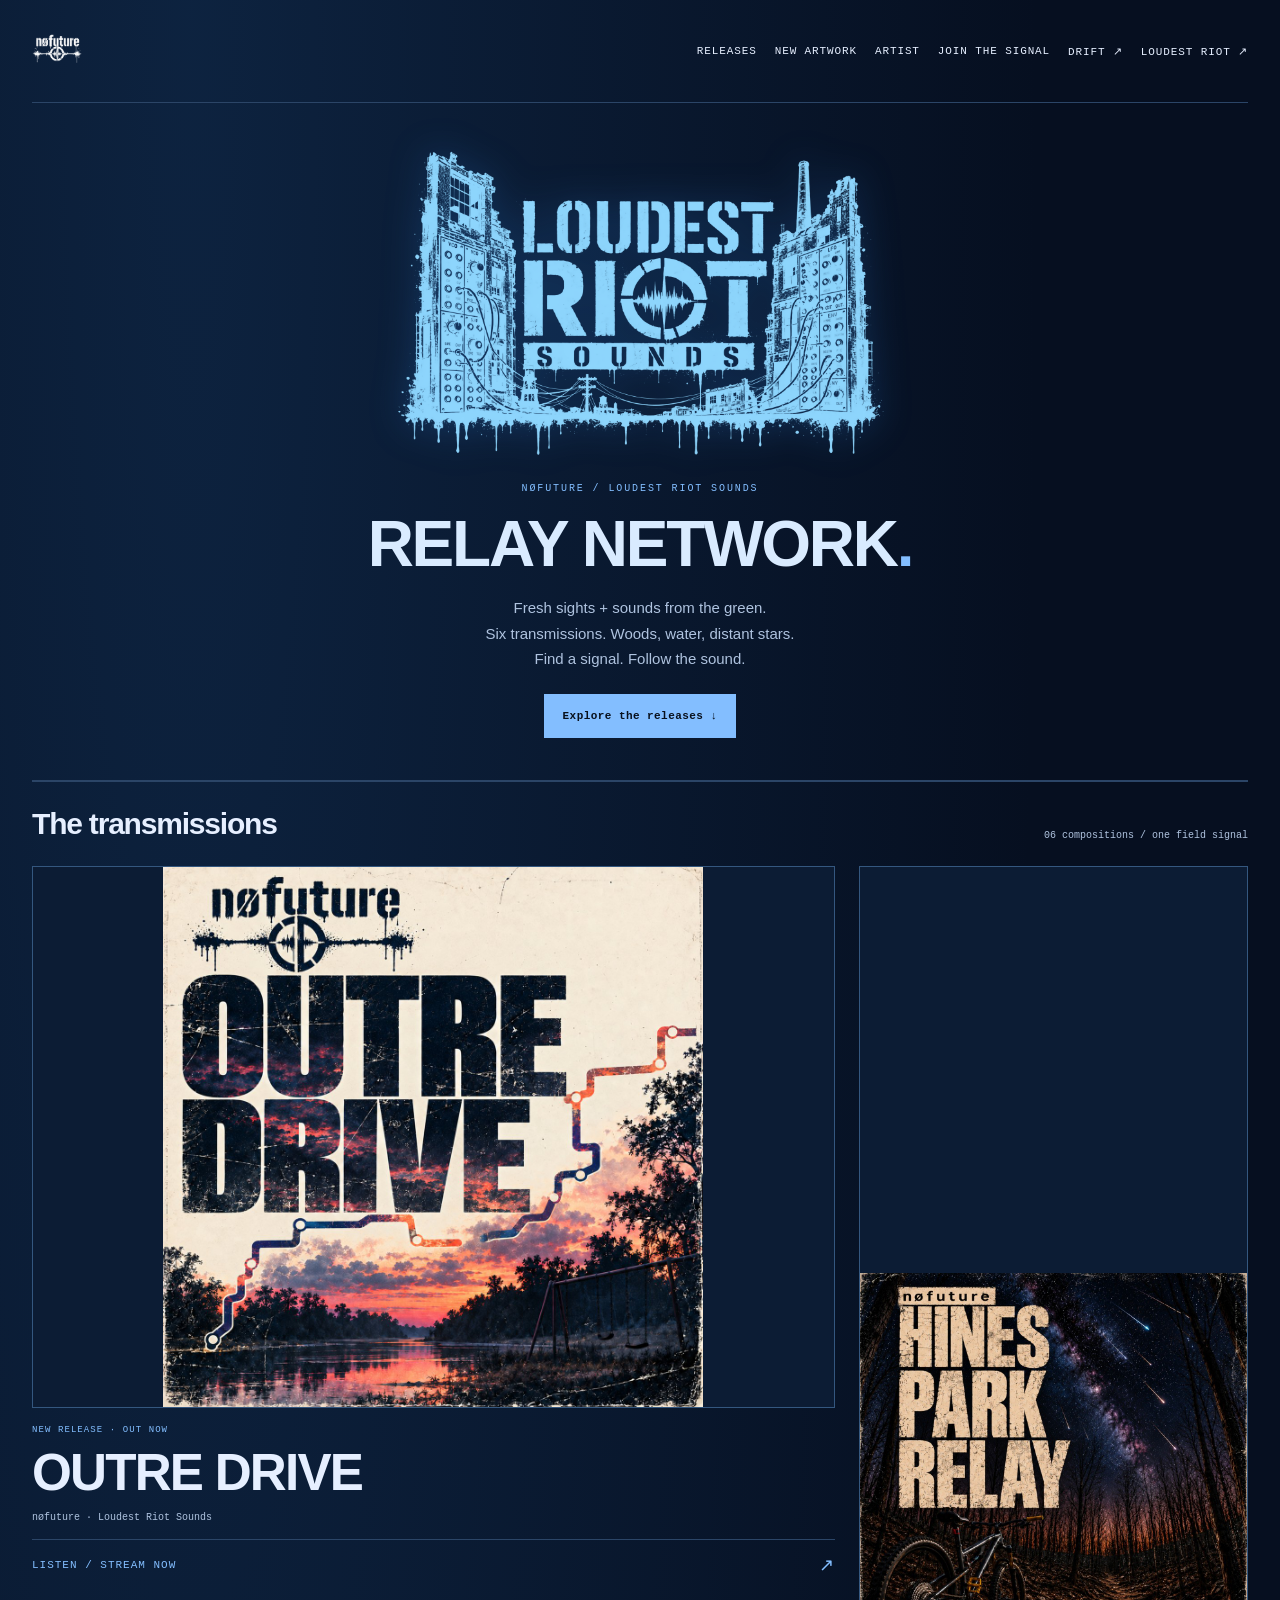
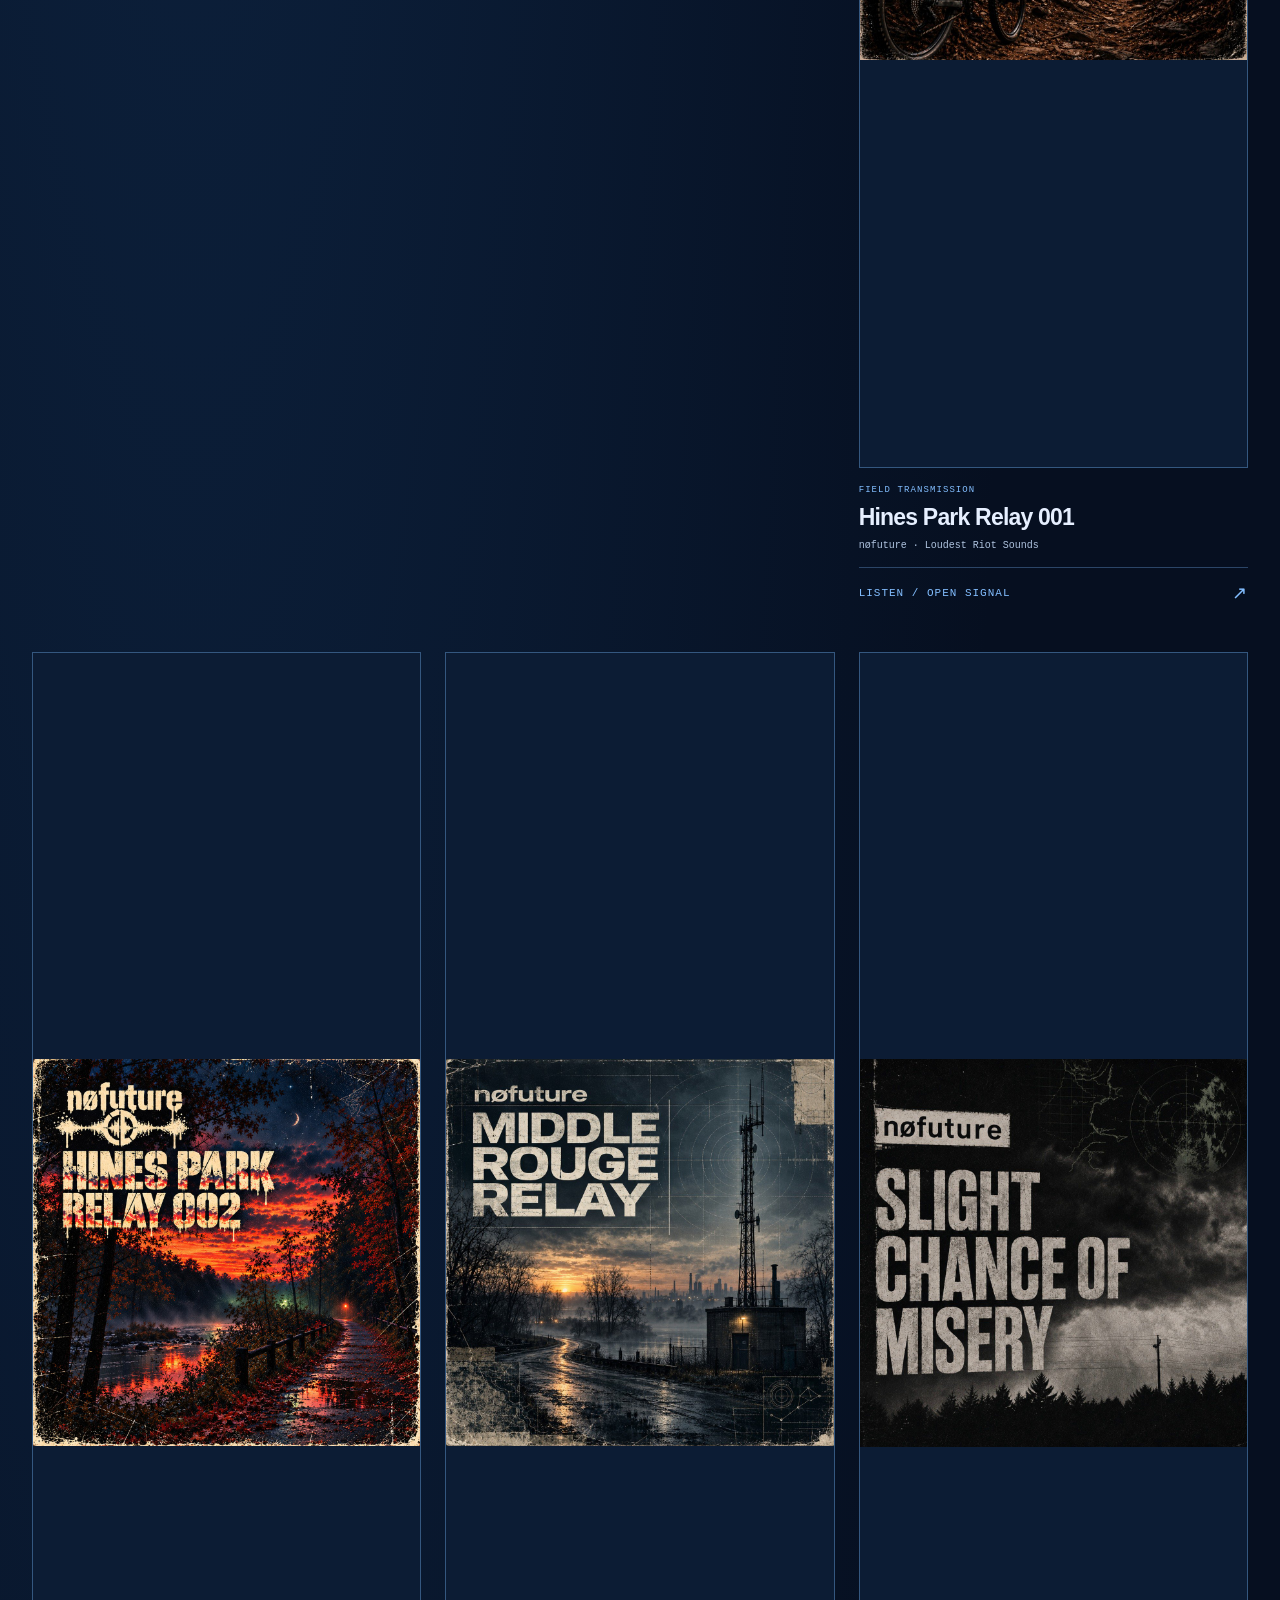
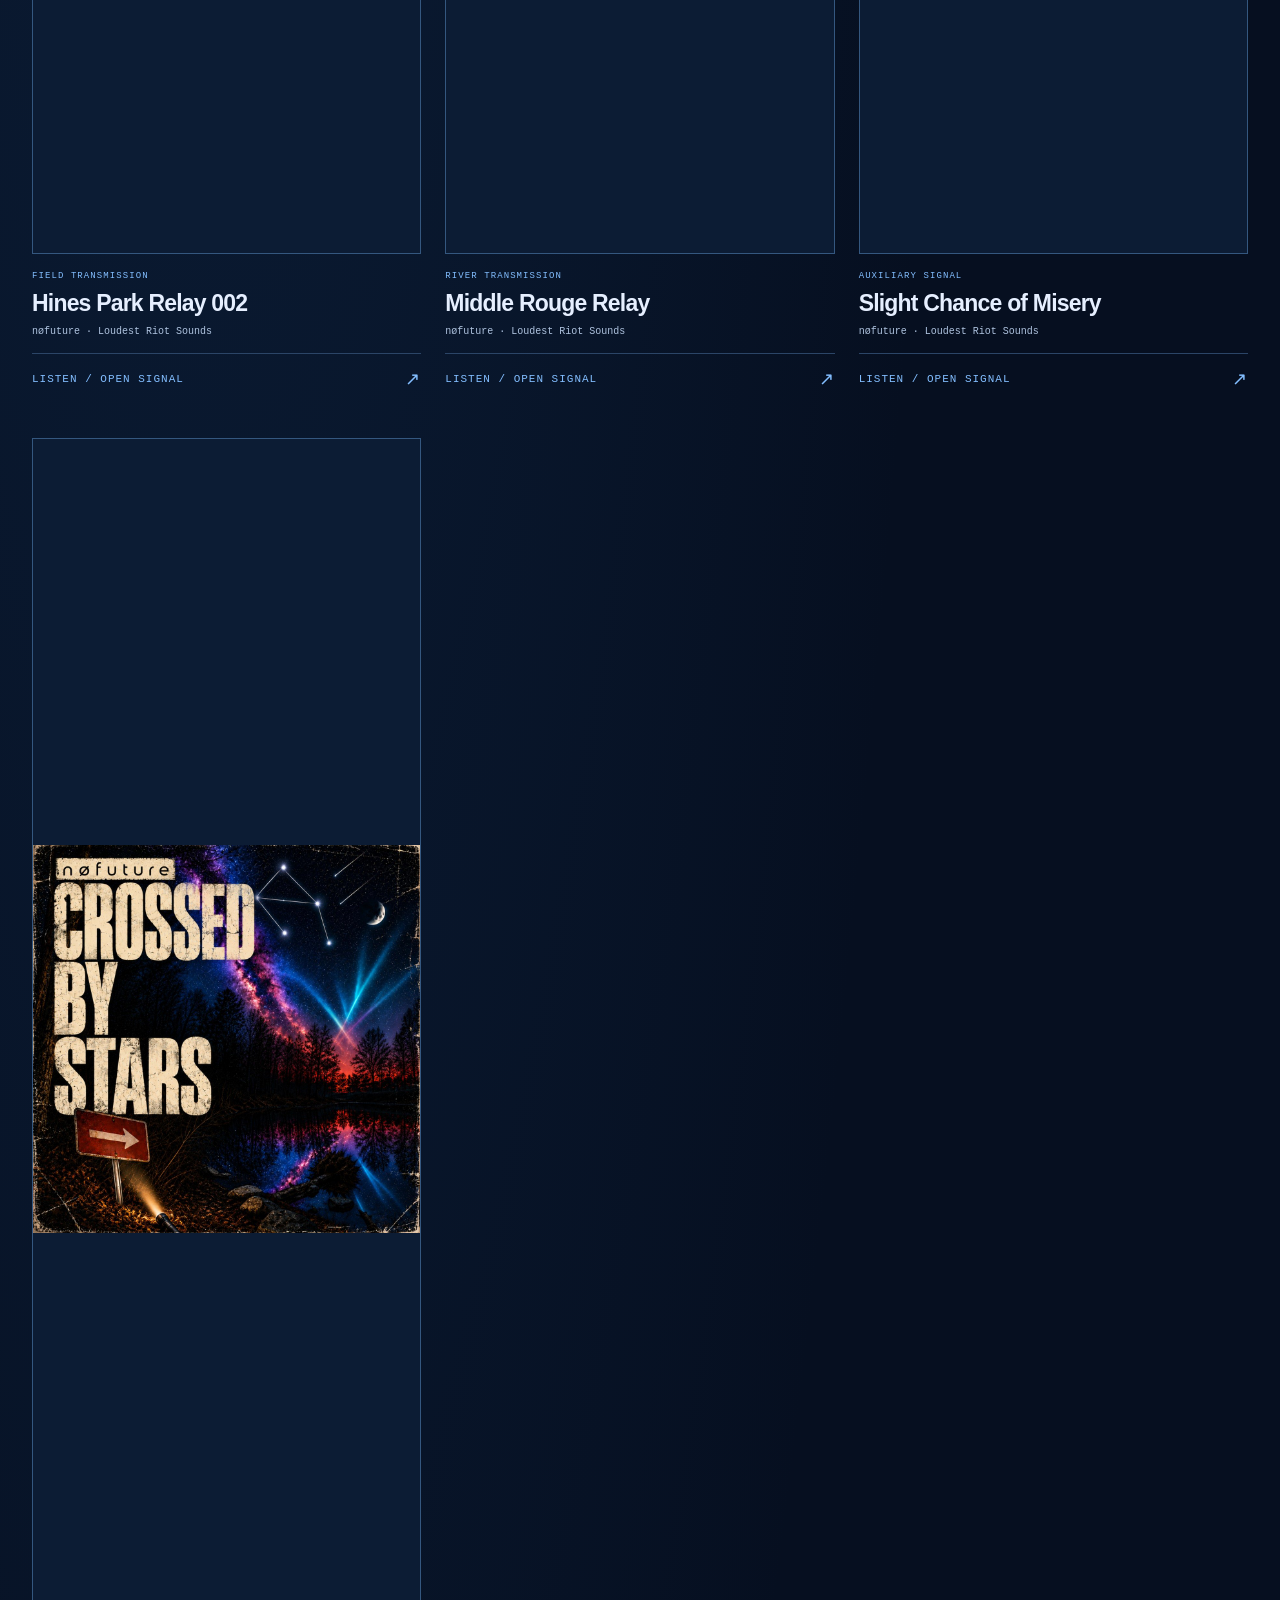
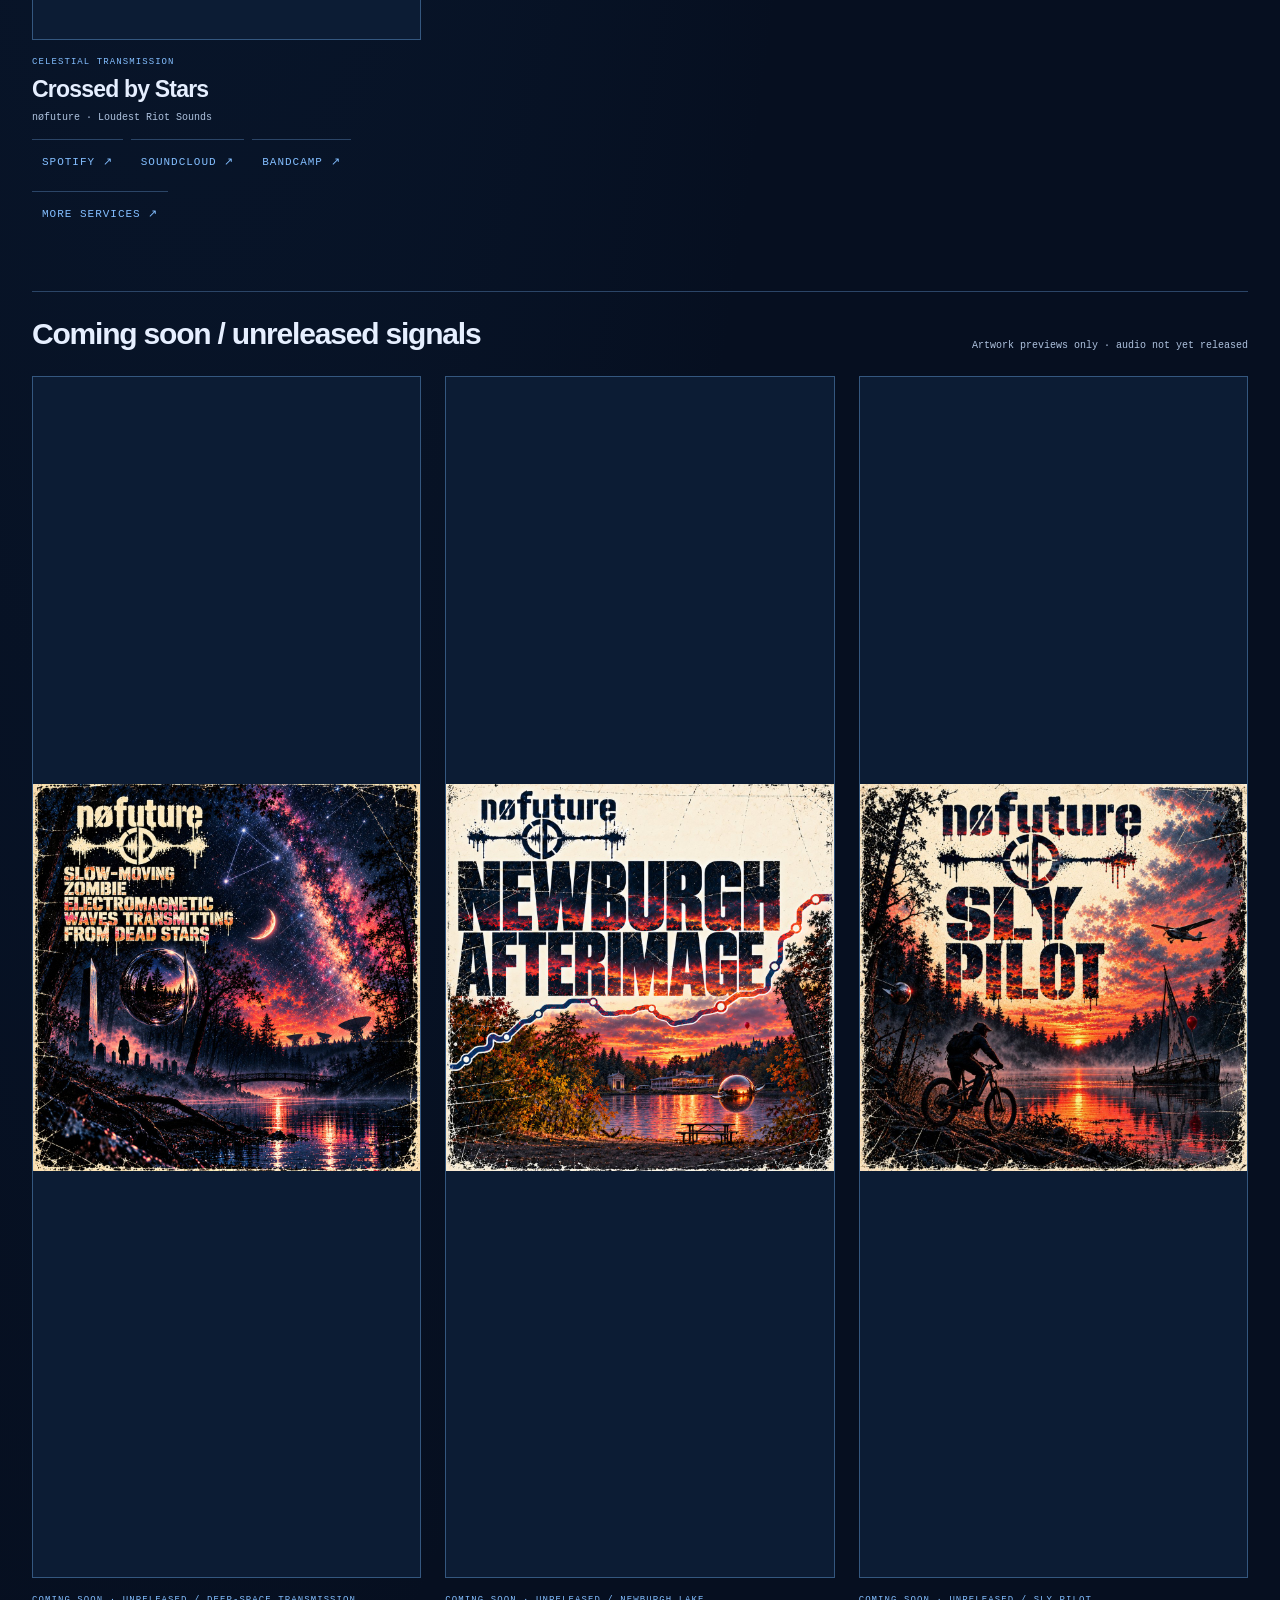
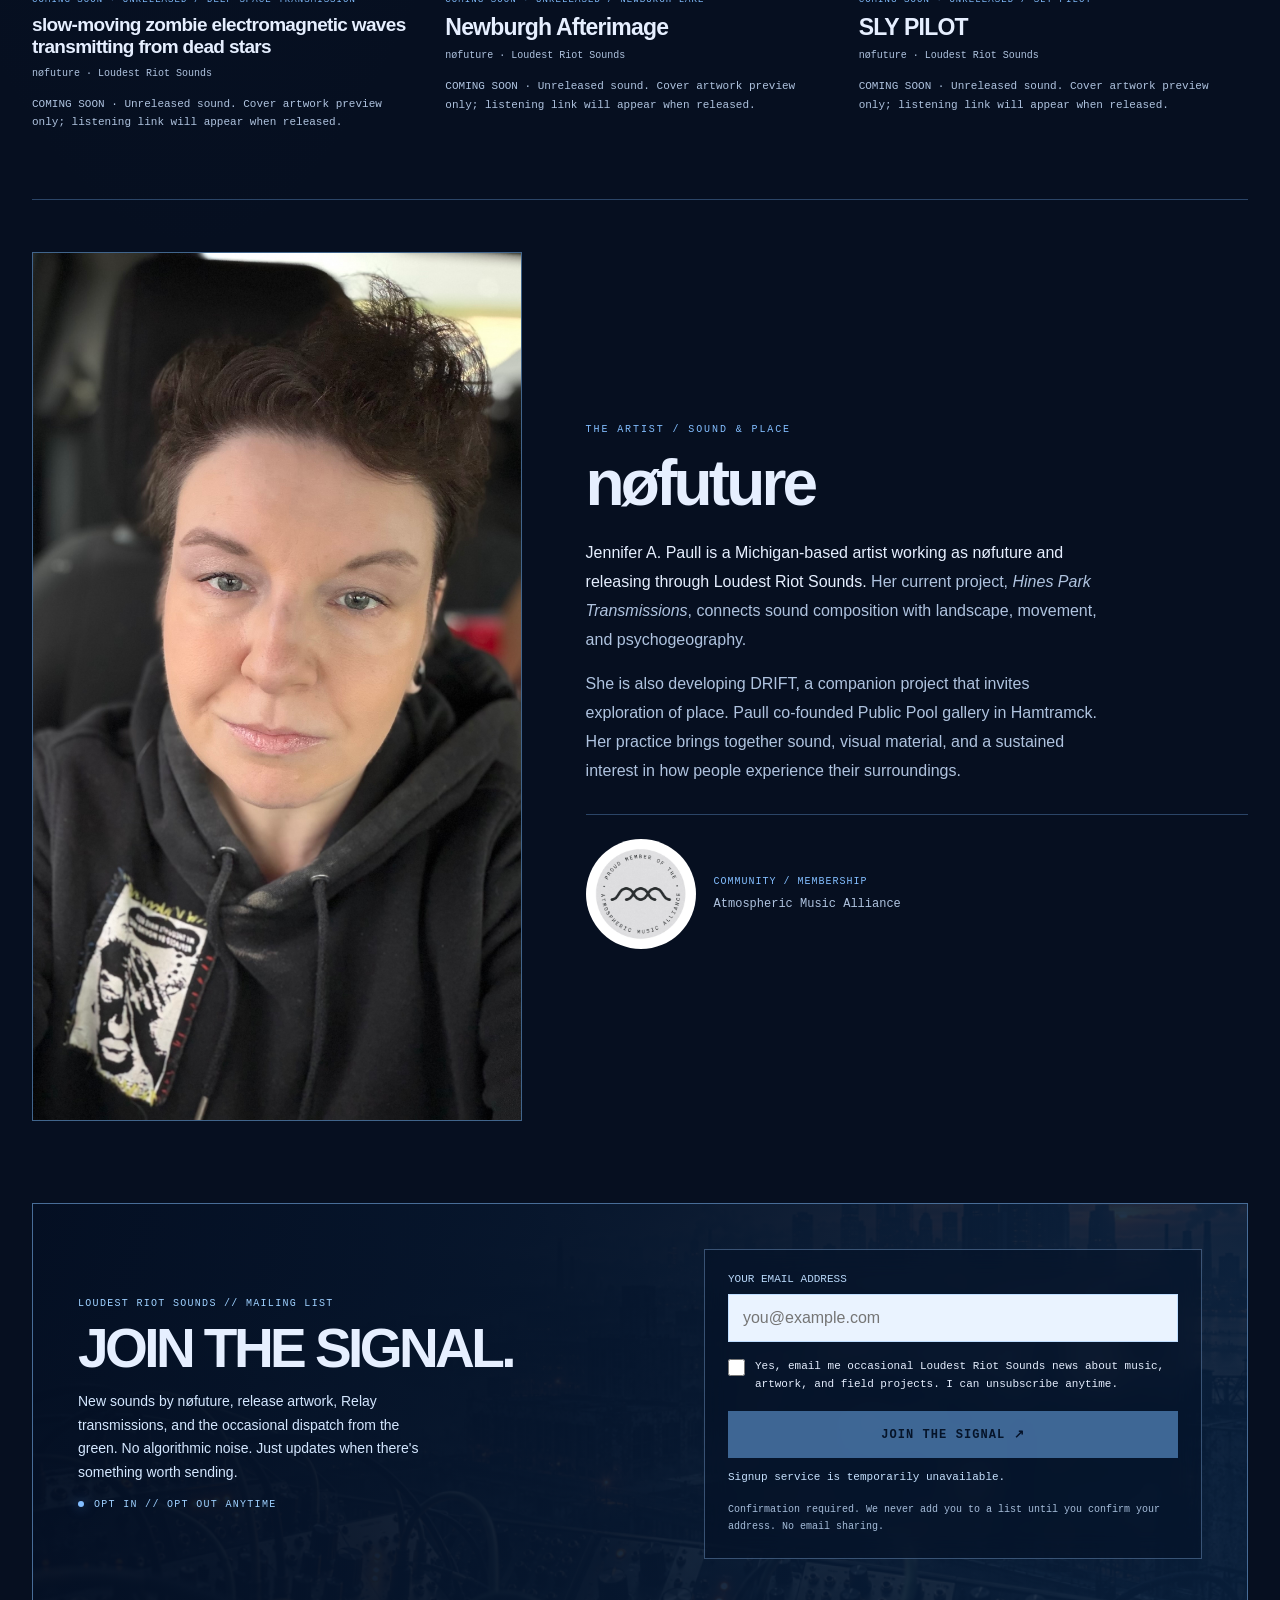
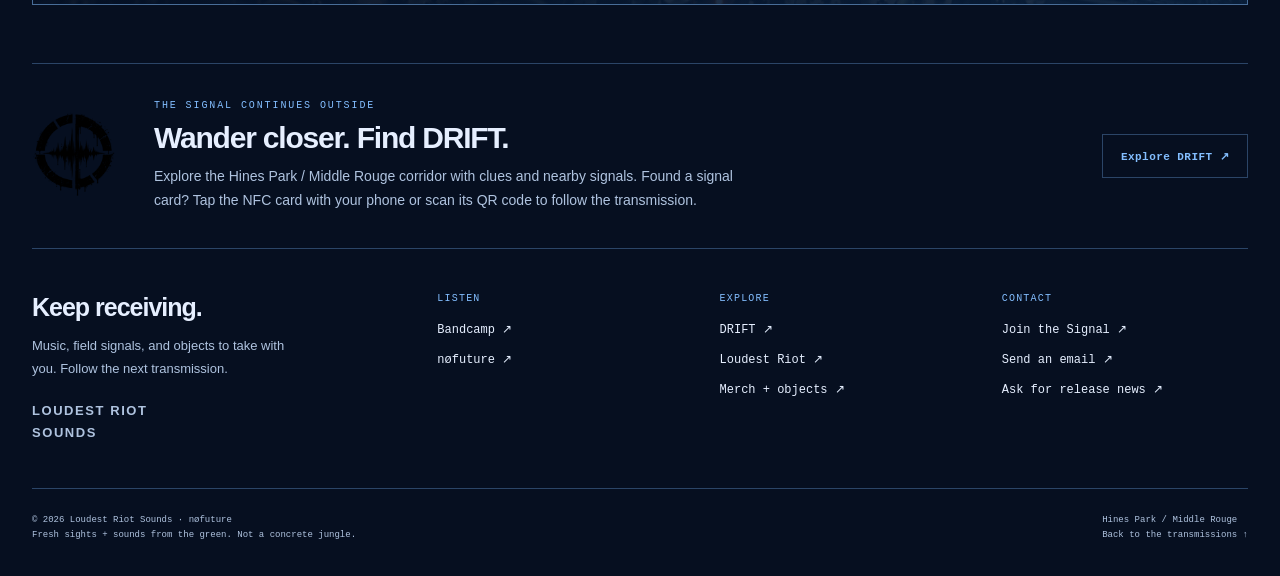
==== commit 3a06e221: "Restore original artist photograph and authentic hoodie text" ====
--- a/index.html
+++ b/index.html
@@ -31,7 +31,7 @@
 .listen{min-height:48px;font-size:11px}.stream-links{display:flex;flex-wrap:wrap;gap:8px;margin-top:12px}.stream-links .listen{padding:10px;min-height:44px}
 .labelword{font:800 18px/1.05 Arial,Helvetica,sans-serif;letter-spacing:.12em;color:var(--ink);margin:20px 0 0}
 .artist{display:grid;grid-template-columns:minmax(0,.85fr) minmax(0,1.15fr);gap:clamp(24px,5vw,70px);align-items:center;padding:52px 0;border-top:1px solid var(--line);margin-bottom:30px}
-.artist-portrait{margin:0}.artist-portrait img{display:block;width:100%;height:auto;aspect-ratio:1;object-fit:cover;border:1px solid #41658c}
+.artist-portrait{margin:0}.artist-portrait img{display:block;width:100%;height:auto;aspect-ratio:auto;object-fit:contain;border:1px solid #41658c}
 .artist-copy{min-width:0}.artist h2{font-size:clamp(40px,5vw,68px);letter-spacing:-.06em;line-height:1;margin:16px 0 24px}.artist p{font-size:16px;line-height:1.8;color:var(--muted);max-width:58ch}.artist p strong{color:var(--ink);font-weight:400}
 .ama-membership{display:flex;align-items:center;gap:18px;margin-top:28px;padding-top:24px;border-top:1px solid var(--line)}
 .ama-membership img{display:block;flex:none;width:110px;height:110px;object-fit:contain;border-radius:50%}.ama-membership p{font:12px/1.7 var(--mono);margin:0}.ama-membership span{display:block;color:var(--blue);font-size:10px;letter-spacing:.1em;text-transform:uppercase;margin-bottom:4px}
@@ -65,7 +65,7 @@
 <article class="release"><button class="artlink" type="button" data-cover="assets/sly-pilot.jpg" data-title="SLY PILOT" aria-label="View SLY PILOT cover artwork"><img src="assets/sly-pilot.jpg" alt="SLY PILOT cover artwork by nøfuture" loading="lazy" width="1200" height="1200"><span class="zoom" aria-hidden="true">View artwork ↗</span></button><p class="type">COMING SOON · UNRELEASED / SLY PILOT</p><h3>SLY PILOT</h3><p class="byline">nøfuture · Loudest Riot Sounds</p><p class="art-note">COMING SOON · Unreleased sound. Cover artwork preview only; listening link will appear when released.</p></article>
 </div></section>
 <section class="artist" id="artist" aria-labelledby="artist-title">
-<figure class="artist-portrait"><img src="assets/nofuture-jenn-portrait.jpg" alt="Jennifer A. Paull, the artist behind nøfuture, wearing a black hoodie" width="1000" height="1000" loading="lazy" decoding="async"></figure>
+<figure class="artist-portrait"><img src="assets/nofuture-jenn-original.jpeg" alt="Jennifer A. Paull, the artist behind nøfuture, wearing a black hoodie" width="1737" height="3088" loading="lazy" decoding="async"></figure>
 <div class="artist-copy"><div class="eyebrow">The artist / sound &amp; place</div><h2 id="artist-title">nøfuture</h2>
 <p><strong>Jennifer A. Paull is a Michigan-based artist working as nøfuture and releasing through Loudest Riot Sounds.</strong> Her current project, <em>Hines Park Transmissions</em>, connects sound composition with landscape, movement, and psychogeography.</p>
 <p>She is also developing DRIFT, a companion project that invites exploration of place. Paull co-founded Public Pool gallery in Hamtramck. Her practice brings together sound, visual material, and a sustained interest in how people experience their surroundings.</p>
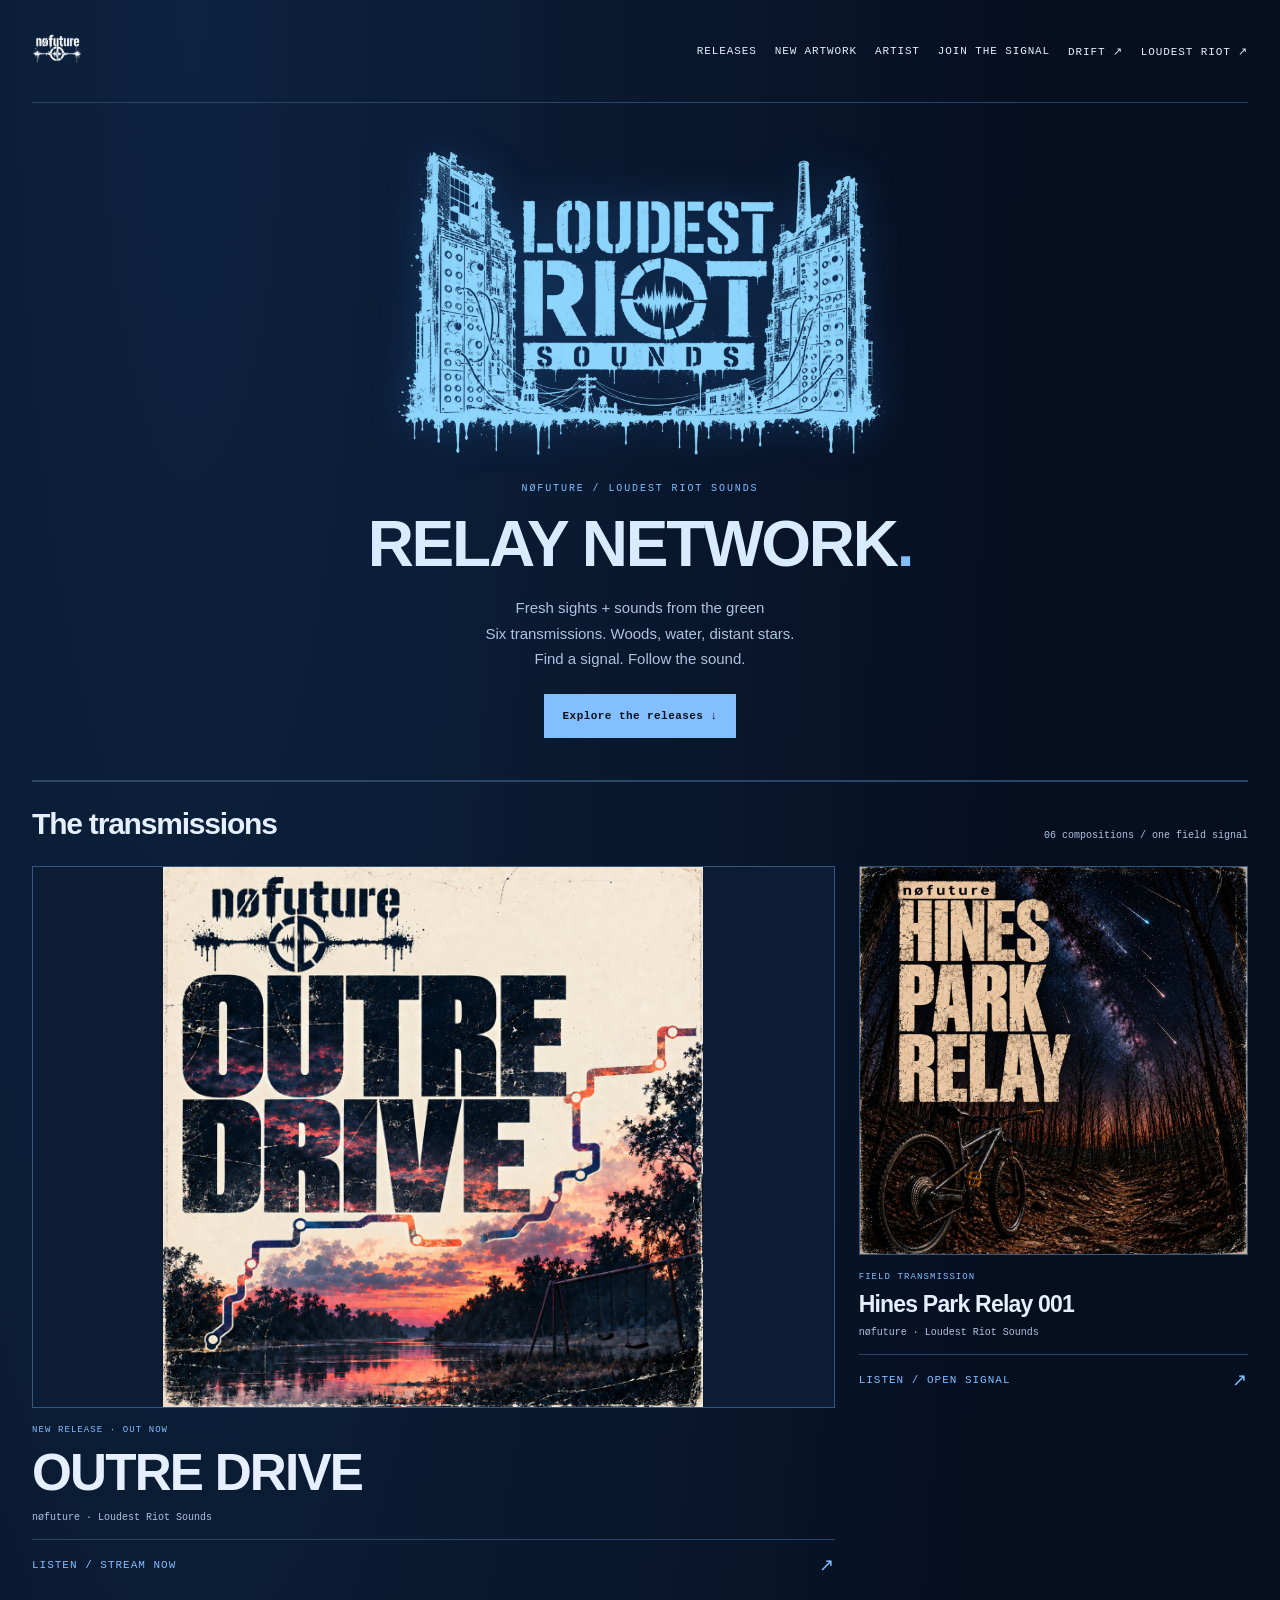
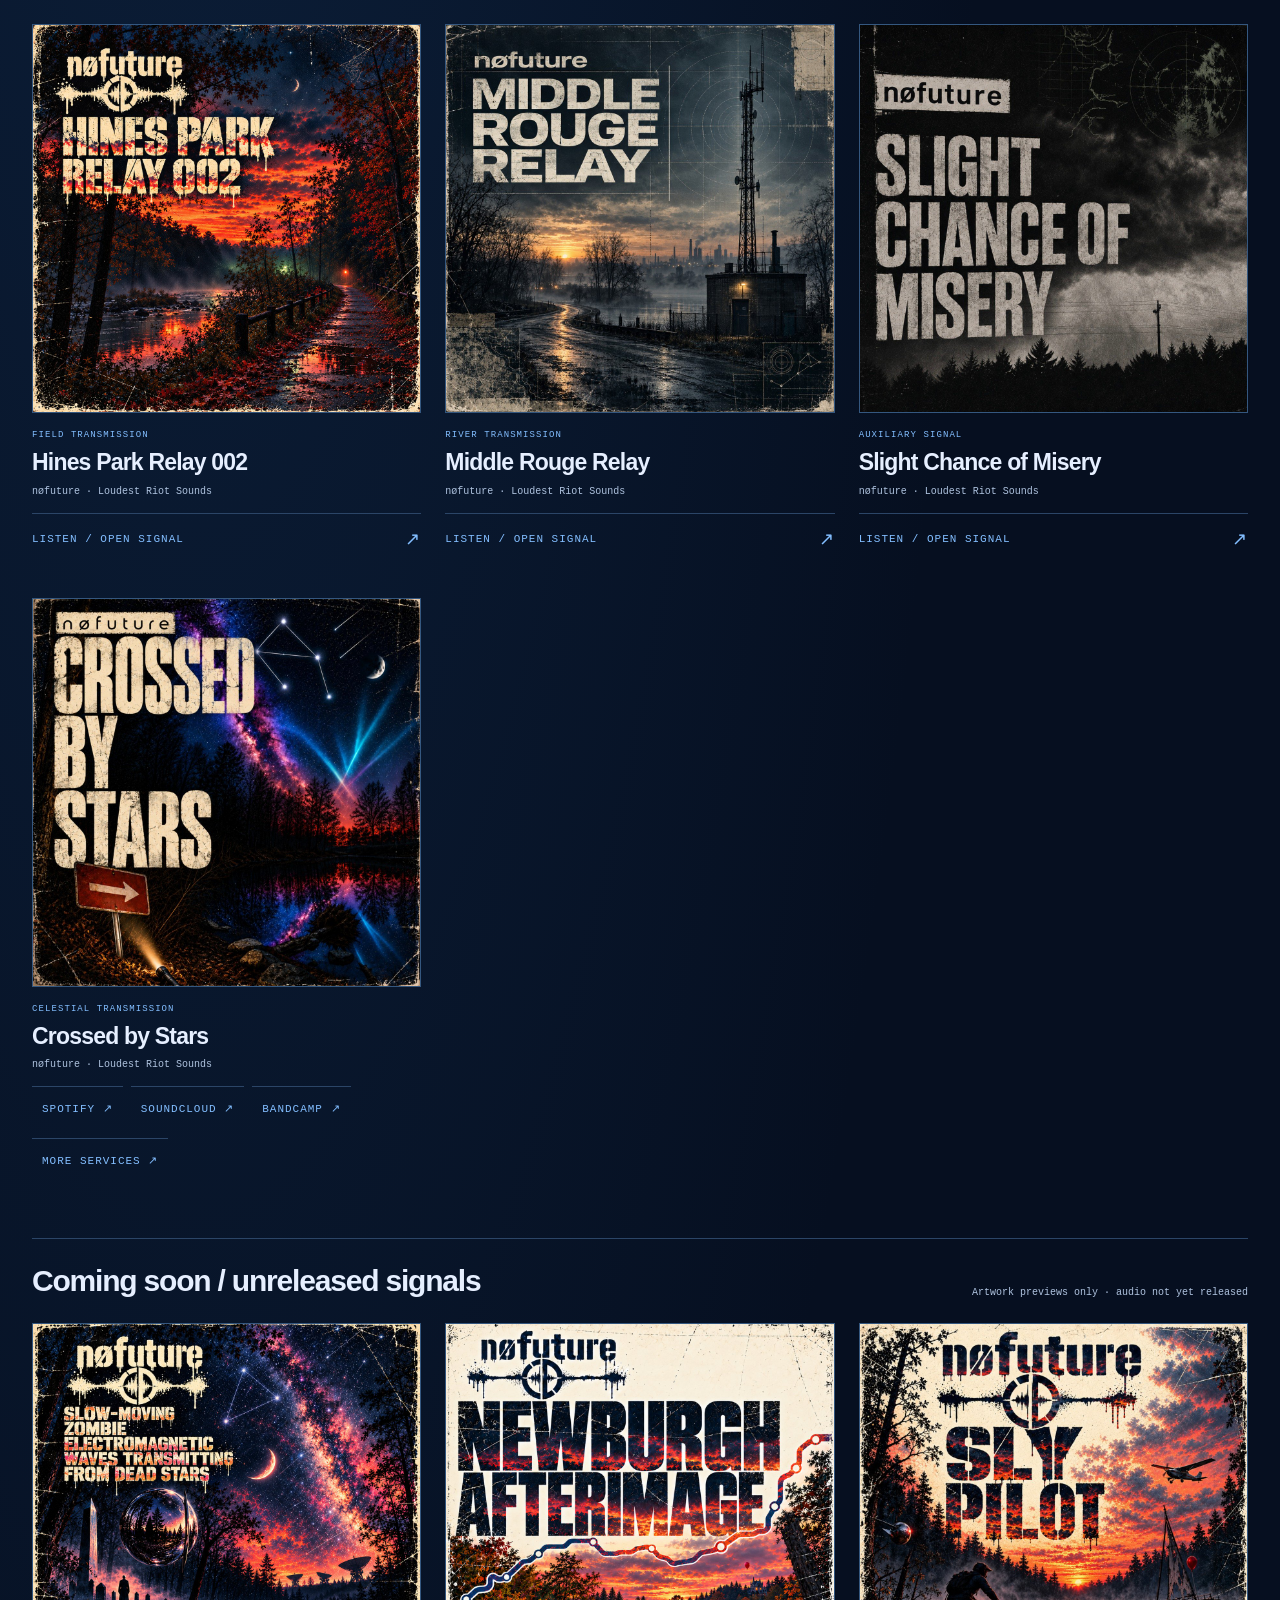
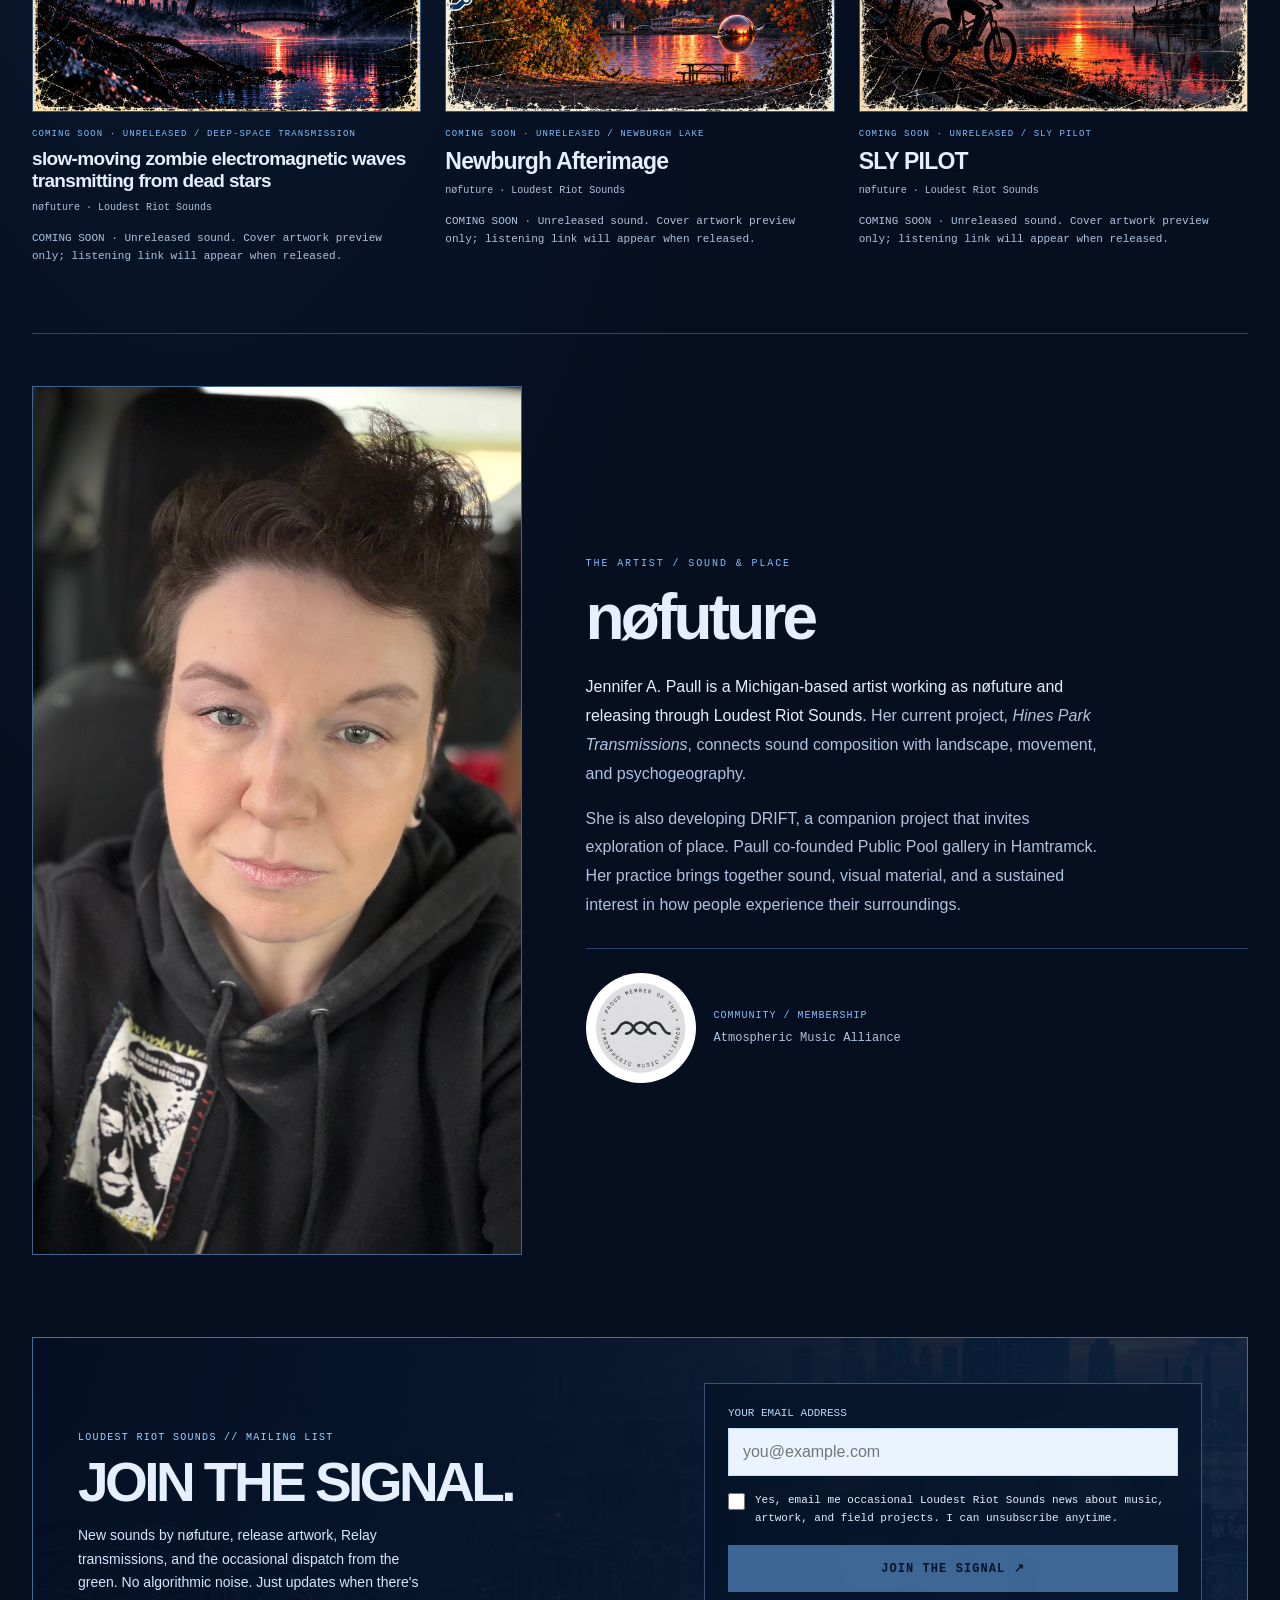
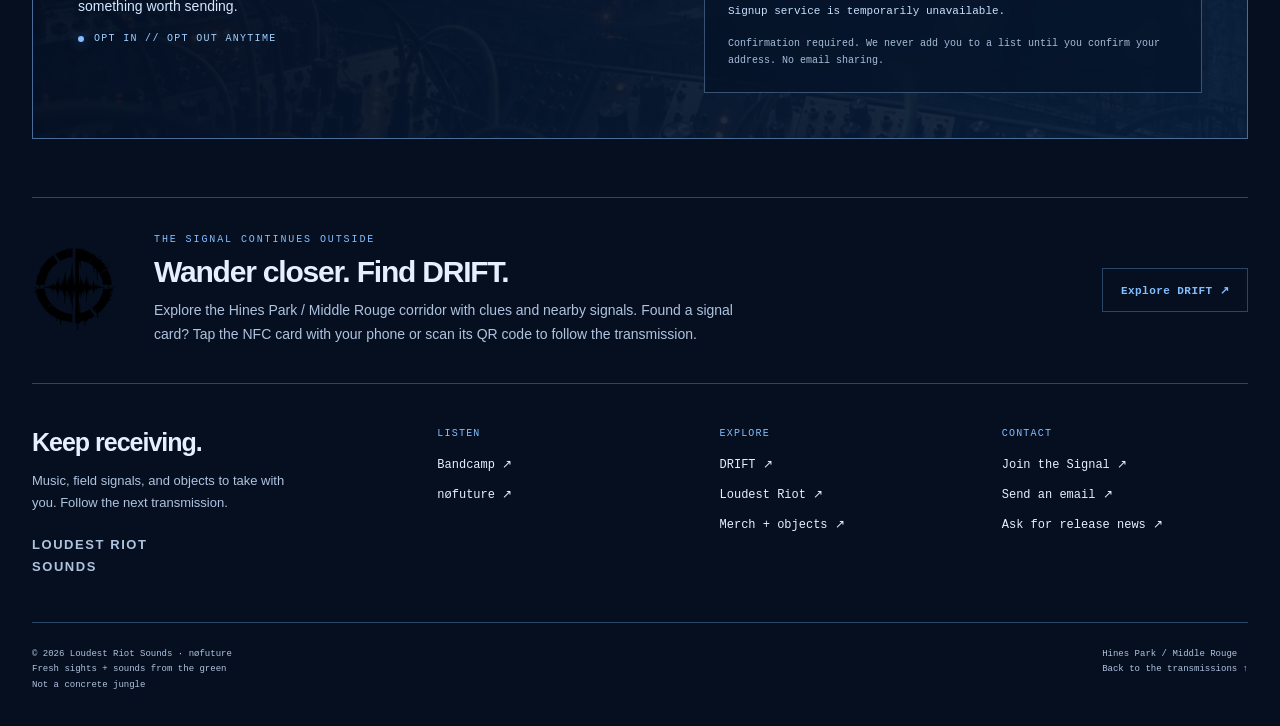
==== commit e899dad8: "Fix stretched cover images and use compact two-column mobile gallery" ====
--- a/index.html
+++ b/index.html
@@ -15,7 +15,7 @@
 <meta name="twitter:description" content="OUTRE DRIVE is live. Woods, water, distant stars.">
 <meta name="twitter:image" content="https://relay.loudestriot.com/assets/hines-001.jpg">
 <style>
-:root{--bg:#090e18;--ink:#eee9df;--muted:#a1aec1;--blue:#72acff;--line:#29364b;--mono:ui-monospace,SFMono-Regular,Menlo,Consolas,monospace}*{box-sizing:border-box}html{scroll-behavior:smooth;scroll-padding-top:24px}body{margin:0;background:var(--bg);color:var(--ink);font-family:Arial,Helvetica,sans-serif}a{color:inherit;text-decoration:none}button,a{-webkit-tap-highlight-color:transparent}a:focus-visible,button:focus-visible{outline:3px solid var(--blue);outline-offset:5px}::selection{background:var(--blue);color:var(--bg)}.wrap{width:min(1320px,calc(100% - 64px));margin:auto}.skip{position:absolute;left:20px;top:-60px;background:var(--blue);color:var(--bg);padding:12px;z-index:10}.skip:focus{top:12px}.top{display:flex;justify-content:space-between;align-items:center;gap:24px;padding:24px 0;border-bottom:1px solid var(--line)}.logo{width:180px;height:50px;object-fit:contain;object-position:left}.nav{display:flex;gap:26px;flex-wrap:wrap;font:11px var(--mono);letter-spacing:.08em;text-transform:uppercase}.nav a:hover,.links a:hover,footer a:hover{color:var(--blue)}.hero{position:relative;display:grid;grid-template-columns:1.12fr 1fr;gap:40px;padding:64px 0 54px;align-items:center}.eyebrow{font:10px var(--mono);letter-spacing:.19em;color:var(--blue);text-transform:uppercase}.hero h1{font-size:clamp(62px,7.8vw,116px);line-height:.89;letter-spacing:-.075em;font-weight:800;margin:24px 0}.hero h1 span{color:var(--blue)}.intro{font-size:15px;line-height:1.75;max-width:420px;color:var(--muted)}.heroactions{display:flex;gap:12px;flex-wrap:wrap;margin-top:26px}.button{display:inline-flex;align-items:center;justify-content:center;min-height:44px;padding:14px 18px;background:var(--blue);color:#08101c;font:11px var(--mono);font-weight:700;letter-spacing:.04em;border:1px solid var(--blue)}.button:hover{background:#a3caff}.button.outline{background:transparent;color:var(--blue);border-color:var(--line)}.button.outline:hover{border-color:var(--blue)}.heroart{position:relative;margin:0}.heroart img{width:100%;aspect-ratio:1.3;object-fit:cover;display:block;border:1px solid var(--line)}.heroart figcaption{display:flex;justify-content:space-between;gap:16px;margin-top:12px;font:9px var(--mono);letter-spacing:.12em;color:var(--muted);text-transform:uppercase}.signal{display:flex;align-items:center;gap:10px}.dot{width:6px;height:6px;background:var(--blue);border-radius:100%;box-shadow:0 0 12px #72acff90}.sectionhead{display:flex;justify-content:space-between;align-items:end;gap:20px;padding:25px 0;border-top:1px solid var(--line)}.sectionhead h2{font-size:30px;letter-spacing:-.04em;margin:0}.sectionhead p{font:10px var(--mono);color:var(--muted);margin:0}.gallery{display:grid;grid-template-columns:repeat(3,minmax(0,1fr));gap:34px 24px;padding-bottom:56px}.release{min-width:0}.artlink{display:block;position:relative;border:1px solid var(--line);overflow:hidden;background:#10182a;cursor:zoom-in;width:100%;padding:0;color:inherit}.artlink img{display:block;width:100%;aspect-ratio:1;object-fit:contain;transition:filter .25s}.artlink:hover{border-color:var(--blue)}.artlink:hover img{filter:brightness(1.08)}.zoom{position:absolute;bottom:12px;right:12px;background:#080e18dc;color:var(--blue);padding:8px 10px;font:9px var(--mono);border:1px solid #72acff55;opacity:0;transition:opacity .2s}.artlink:hover .zoom,.artlink:focus-visible .zoom{opacity:1}.release .type{font:9px var(--mono);color:var(--blue);letter-spacing:.12em;text-transform:uppercase;margin:17px 0 9px}.release h3{font-size:23px;line-height:1.14;letter-spacing:-.035em;margin:0;min-height:53px}.release.long h3{font-size:19px;min-height:53px}.release .byline{font:10px var(--mono);color:var(--muted);margin:10px 0 16px}.listen{display:flex;align-items:center;justify-content:space-between;gap:14px;border-top:1px solid var(--line);padding:14px 0;font:10px var(--mono);letter-spacing:.09em;text-transform:uppercase;color:var(--blue)}.listen:hover{color:#bfd9ff}.listen span{font-size:18px}.field{display:grid;grid-template-columns:92px 1fr auto;align-items:center;gap:30px;padding:36px 0;border-top:1px solid var(--line);border-bottom:1px solid var(--line)}.field img{width:84px;height:84px;object-fit:contain}.field h2{font-size:30px;letter-spacing:-.04em;margin:10px 0}.field p{max-width:600px;font-size:14px;line-height:1.7;color:var(--muted);margin:0}.links{display:grid;grid-template-columns:1.5fr 1fr 1fr 1fr;gap:36px;padding:44px 0}.links h2{font-size:25px;letter-spacing:-.04em;margin:0 0 12px}.links p{font-size:13px;line-height:1.7;color:var(--muted);max-width:280px}.links h3{font:10px var(--mono);color:var(--blue);text-transform:uppercase;letter-spacing:.12em;margin:0 0 18px}.links a{display:block;font:12px var(--mono);margin:0 0 15px}.label{width:170px;height:60px;object-fit:contain;object-position:left;margin-top:12px}footer{display:flex;justify-content:space-between;gap:24px;border-top:1px solid var(--line);padding:24px 0 34px;font:9px var(--mono);color:var(--muted);line-height:1.7}dialog{padding:0;border:1px solid var(--line);background:var(--bg);color:var(--ink);max-width:min(92vw,780px);max-height:94dvh}dialog::backdrop{background:#02060ddd}dialog img{display:block;max-width:100%;max-height:78dvh;object-fit:contain;margin:auto}.dialogbar{display:flex;justify-content:space-between;gap:20px;align-items:center;padding:16px;font:12px var(--mono)}.close{background:transparent;color:var(--blue);border:1px solid var(--line);padding:12px;cursor:pointer;font:12px var(--mono)}
+:root{--bg:#090e18;--ink:#eee9df;--muted:#a1aec1;--blue:#72acff;--line:#29364b;--mono:ui-monospace,SFMono-Regular,Menlo,Consolas,monospace}*{box-sizing:border-box}html{scroll-behavior:smooth;scroll-padding-top:24px}body{margin:0;background:var(--bg);color:var(--ink);font-family:Arial,Helvetica,sans-serif}a{color:inherit;text-decoration:none}button,a{-webkit-tap-highlight-color:transparent}a:focus-visible,button:focus-visible{outline:3px solid var(--blue);outline-offset:5px}::selection{background:var(--blue);color:var(--bg)}.wrap{width:min(1320px,calc(100% - 64px));margin:auto}.skip{position:absolute;left:20px;top:-60px;background:var(--blue);color:var(--bg);padding:12px;z-index:10}.skip:focus{top:12px}.top{display:flex;justify-content:space-between;align-items:center;gap:24px;padding:24px 0;border-bottom:1px solid var(--line)}.logo{width:180px;height:50px;object-fit:contain;object-position:left}.nav{display:flex;gap:26px;flex-wrap:wrap;font:11px var(--mono);letter-spacing:.08em;text-transform:uppercase}.nav a:hover,.links a:hover,footer a:hover{color:var(--blue)}.hero{position:relative;display:grid;grid-template-columns:1.12fr 1fr;gap:40px;padding:64px 0 54px;align-items:center}.eyebrow{font:10px var(--mono);letter-spacing:.19em;color:var(--blue);text-transform:uppercase}.hero h1{font-size:clamp(62px,7.8vw,116px);line-height:.89;letter-spacing:-.075em;font-weight:800;margin:24px 0}.hero h1 span{color:var(--blue)}.intro{font-size:15px;line-height:1.75;max-width:420px;color:var(--muted)}.heroactions{display:flex;gap:12px;flex-wrap:wrap;margin-top:26px}.button{display:inline-flex;align-items:center;justify-content:center;min-height:44px;padding:14px 18px;background:var(--blue);color:#08101c;font:11px var(--mono);font-weight:700;letter-spacing:.04em;border:1px solid var(--blue)}.button:hover{background:#a3caff}.button.outline{background:transparent;color:var(--blue);border-color:var(--line)}.button.outline:hover{border-color:var(--blue)}.heroart{position:relative;margin:0}.heroart img{width:100%;aspect-ratio:1.3;object-fit:cover;display:block;border:1px solid var(--line)}.heroart figcaption{display:flex;justify-content:space-between;gap:16px;margin-top:12px;font:9px var(--mono);letter-spacing:.12em;color:var(--muted);text-transform:uppercase}.signal{display:flex;align-items:center;gap:10px}.dot{width:6px;height:6px;background:var(--blue);border-radius:100%;box-shadow:0 0 12px #72acff90}.sectionhead{display:flex;justify-content:space-between;align-items:end;gap:20px;padding:25px 0;border-top:1px solid var(--line)}.sectionhead h2{font-size:30px;letter-spacing:-.04em;margin:0}.sectionhead p{font:10px var(--mono);color:var(--muted);margin:0}.gallery{display:grid;grid-template-columns:repeat(3,minmax(0,1fr));gap:34px 24px;padding-bottom:56px}.release{min-width:0}.artlink{display:block;position:relative;border:1px solid var(--line);overflow:hidden;background:#10182a;cursor:zoom-in;width:100%;padding:0;color:inherit}.artlink img{display:block;width:100%;height:auto;aspect-ratio:1;object-fit:contain;transition:filter .25s}.artlink:hover{border-color:var(--blue)}.artlink:hover img{filter:brightness(1.08)}.zoom{position:absolute;bottom:12px;right:12px;background:#080e18dc;color:var(--blue);padding:8px 10px;font:9px var(--mono);border:1px solid #72acff55;opacity:0;transition:opacity .2s}.artlink:hover .zoom,.artlink:focus-visible .zoom{opacity:1}.release .type{font:9px var(--mono);color:var(--blue);letter-spacing:.12em;text-transform:uppercase;margin:17px 0 9px}.release h3{font-size:23px;line-height:1.14;letter-spacing:-.035em;margin:0;min-height:53px}.release.long h3{font-size:19px;min-height:53px}.release .byline{font:10px var(--mono);color:var(--muted);margin:10px 0 16px}.listen{display:flex;align-items:center;justify-content:space-between;gap:14px;border-top:1px solid var(--line);padding:14px 0;font:10px var(--mono);letter-spacing:.09em;text-transform:uppercase;color:var(--blue)}.listen:hover{color:#bfd9ff}.listen span{font-size:18px}.field{display:grid;grid-template-columns:92px 1fr auto;align-items:center;gap:30px;padding:36px 0;border-top:1px solid var(--line);border-bottom:1px solid var(--line)}.field img{width:84px;height:84px;object-fit:contain}.field h2{font-size:30px;letter-spacing:-.04em;margin:10px 0}.field p{max-width:600px;font-size:14px;line-height:1.7;color:var(--muted);margin:0}.links{display:grid;grid-template-columns:1.5fr 1fr 1fr 1fr;gap:36px;padding:44px 0}.links h2{font-size:25px;letter-spacing:-.04em;margin:0 0 12px}.links p{font-size:13px;line-height:1.7;color:var(--muted);max-width:280px}.links h3{font:10px var(--mono);color:var(--blue);text-transform:uppercase;letter-spacing:.12em;margin:0 0 18px}.links a{display:block;font:12px var(--mono);margin:0 0 15px}.label{width:170px;height:60px;object-fit:contain;object-position:left;margin-top:12px}footer{display:flex;justify-content:space-between;gap:24px;border-top:1px solid var(--line);padding:24px 0 34px;font:9px var(--mono);color:var(--muted);line-height:1.7}dialog{padding:0;border:1px solid var(--line);background:var(--bg);color:var(--ink);max-width:min(92vw,780px);max-height:94dvh}dialog::backdrop{background:#02060ddd}dialog img{display:block;max-width:100%;max-height:78dvh;object-fit:contain;margin:auto}.dialogbar{display:flex;justify-content:space-between;gap:20px;align-items:center;padding:16px;font:12px var(--mono)}.close{background:transparent;color:var(--blue);border:1px solid var(--line);padding:12px;cursor:pointer;font:12px var(--mono)}
 
 :root{--bg:#060f20;--ink:#e6efff;--muted:#afc3df;--blue:#83beff;--line:#2b4567}
 body{background:radial-gradient(ellipse at 15% 0%,#163c6870,transparent 55%),var(--bg)}
@@ -38,8 +38,8 @@
 @media(max-width:1000px){.top{align-items:flex-start;gap:18px}.logo{width:150px}.nav{font-size:10px}.wrap{width:calc(100% - 40px)}.gallery{grid-template-columns:repeat(2,minmax(0,1fr))}.links{grid-template-columns:repeat(2,minmax(0,1fr))}.field{grid-template-columns:70px minmax(0,1fr)}.field .button{grid-column:2;width:max-content}.field img{width:64px;height:64px}.artist{gap:28px}}
 @media(max-width:640px){
 .wrap{width:calc(100% - 36px)}.top{display:block;padding:calc(16px + env(safe-area-inset-top,0px)) 0 0}.top>a{display:inline-block}.logo{width:150px;height:42px}.nav{display:grid;grid-template-columns:repeat(4,minmax(0,1fr));gap:0;margin-top:12px;border-top:1px solid var(--line);font-size:10px;letter-spacing:0}.nav a{justify-content:center;text-align:center;min-height:48px;padding:8px 3px}.nav .home,.nav a[href="#new-artwork"]{display:none}
-.hero.hero-revised{gap:10px;padding:26px 0 32px}.heroart{width:100%;animation:none}.heroart img{max-height:210px}.hero h1{font-size:clamp(29px,7.9vw,46px);margin:14px 0}.hero .eyebrow{font-size:10px;line-height:1.5;letter-spacing:.1em}.hero .intro{font-size:14px;line-height:1.7}.heroactions{width:100%;margin-top:20px}.heroactions .button{width:100%;font-size:12px}
-.sectionhead{display:block;padding:28px 0 20px}.sectionhead h2{font-size:28px;line-height:1.12}.sectionhead p{font-size:11px;line-height:1.6;margin:10px 0 0}.gallery{grid-template-columns:minmax(0,1fr);gap:30px;padding-bottom:34px}.featured{grid-column:auto}.featured .artlink img{max-height:none}.release{padding-bottom:8px}.release h3,.release.long h3,.featured h3{font-size:26px;line-height:1.18;overflow-wrap:anywhere}.release.long h3{font-size:23px}.release .type{font-size:10px;line-height:1.6;letter-spacing:.08em}.release .byline{font-size:11px;line-height:1.6;margin:10px 0 14px}.listen{font-size:12px;min-height:50px}.zoom{opacity:1;font-size:10px}.release .art-note{font-size:12px}
+.hero.hero-revised{gap:8px;padding:18px 0 24px}.heroart{width:min(100%,280px);animation:none}.heroart img{max-height:150px}.hero h1{font-size:clamp(25px,6.8vw,36px);margin:10px 0}.hero .eyebrow{font-size:10px;line-height:1.5;letter-spacing:.1em}.hero .intro{font-size:14px;line-height:1.7}.heroactions{width:100%;margin-top:20px}.heroactions .button{width:100%;font-size:12px}
+.sectionhead{display:block;padding:28px 0 20px}.sectionhead h2{font-size:28px;line-height:1.12}.sectionhead p{font-size:11px;line-height:1.6;margin:10px 0 0}.gallery{grid-template-columns:repeat(2,minmax(0,1fr));gap:24px 12px;padding-bottom:28px}.featured{grid-column:auto}.featured .artlink img{max-height:none}.release{padding-bottom:8px}.release h3,.release.long h3,.featured h3{font-size:18px;line-height:1.18;overflow-wrap:anywhere}.release.long h3{font-size:16px}.release .type{font-size:9px;line-height:1.5;letter-spacing:.08em}.release .byline{font-size:10px;line-height:1.5;margin:8px 0 10px}.listen{font-size:10px;min-height:44px;letter-spacing:.025em}.zoom{display:none}.release .art-note{font-size:10px}
 .artist{grid-template-columns:minmax(0,1fr);gap:26px;padding:32px 0;margin-bottom:12px}.artist-portrait{max-width:440px}.artist h2{font-size:48px;margin:12px 0 20px}.artist p{font-size:16px;line-height:1.75}.ama-membership{gap:16px;margin-top:22px;padding-top:22px}.ama-membership img{width:96px;height:96px}.ama-membership p{font-size:12px}.ama-membership span{font-size:9px}
 .field{grid-template-columns:52px minmax(0,1fr);gap:18px;padding:28px 0}.field img{width:52px;height:52px}.field h2{font-size:26px;line-height:1.1}.field p{font-size:14px}.field .button{grid-column:1/-1;width:100%}.field .eyebrow{line-height:1.5;font-size:9px}
 .links{grid-template-columns:repeat(2,minmax(0,1fr));gap:28px 16px;padding:34px 0}.links .about{grid-column:1/-1}.links p{max-width:100%;font-size:14px}.links a{font:12px/1.6 var(--mono);min-height:44px;margin:0;display:flex;align-items:center;overflow-wrap:anywhere}.links h3{margin-bottom:10px}footer{flex-direction:column;gap:12px;font-size:10px;padding-bottom:calc(28px + env(safe-area-inset-bottom,0px))}
@@ -49,7 +49,7 @@
 @media(prefers-reduced-motion:reduce){html{scroll-behavior:auto}*,*::before,*::after{animation:none!important;transition:none!important}}
 @media(forced-colors:active){.heroart img{filter:none}}
 </style><link rel="stylesheet" href="assets/signal-signup.css?v=2"><script defer src="assets/signal-signup.js?v=1"></script></head><body><a class="skip" href="#transmissions">Skip to releases</a><div class="wrap"><header class="top"><a href="https://loudestriot.com" aria-label="Loudest Riot Sounds home"><img class="logo" src="assets/brand/nofuture-waveform-white.png" alt="nøfuture"></a><nav class="nav" aria-label="Main navigation"><a href="#transmissions">Releases</a><a href="#new-artwork">New artwork</a><a href="#artist">Artist</a><a href="#join-signal">Join the signal</a><a href="https://drift.loudestriot.com">DRIFT ↗</a><a class="home" href="https://loudestriot.com">Loudest Riot ↗</a></nav></header>
-<main><section class="hero hero-revised"><figure class="heroart"><img src="assets/brand/loudest-riot-industrial.png" alt="Loudest Riot Sounds industrial logo" fetchpriority="high"></figure><div class="hero-copy"><div class="eyebrow">nøfuture / Loudest Riot Sounds</div><h1>RELAY NETWORK<span class="hero-period">.</span></h1><p class="intro">Fresh sights + sounds from the green.<br>Six transmissions. Woods, water, distant stars.<br>Find a signal. Follow the sound.</p><div class="heroactions"><a class="button" href="#transmissions">Explore the releases ↓</a></div></div></section>
+<main><section class="hero hero-revised"><figure class="heroart"><img src="assets/brand/loudest-riot-industrial.png" alt="Loudest Riot Sounds industrial logo" fetchpriority="high"></figure><div class="hero-copy"><div class="eyebrow">nøfuture / Loudest Riot Sounds</div><h1>RELAY NETWORK<span class="hero-period">.</span></h1><p class="intro">Fresh sights + sounds from the green<br>Six transmissions. Woods, water, distant stars.<br>Find a signal. Follow the sound.</p><div class="heroactions"><a class="button" href="#transmissions">Explore the releases ↓</a></div></div></section>
 <section id="transmissions" aria-labelledby="releases-title"><div class="sectionhead"><h2 id="releases-title">The transmissions</h2><p>06 compositions / one field signal</p></div><div class="gallery">
 <article class="release featured"><button class="artlink" type="button" data-cover="assets/outre-drive.jpg" data-title="Outre Drive" aria-label="View Outre Drive cover artwork"><img src="assets/outre-drive.jpg" alt="Outre Drive cover artwork" loading="eager" width="1200" height="1200"><span class="zoom" aria-hidden="true">View artwork ↗</span></button><p class="type">NEW RELEASE · OUT NOW</p><h3>OUTRE DRIVE</h3><p class="byline">nøfuture · Loudest Riot Sounds</p><a class="listen" href="https://ditto.fm/outre-drive">Listen / stream now<span aria-hidden="true">↗</span></a></article>
 <article class="release "><button class="artlink" type="button" data-cover="assets/hines-001.jpg" data-title="Hines Park Relay 001" aria-label="View Hines Park Relay 001 cover artwork"><img src="assets/hines-001.jpg" alt="Hines Park Relay 001 cover artwork" loading="lazy" width="1200" height="1200"><span class="zoom" aria-hidden="true">View artwork ↗</span></button><p class="type">Field transmission</p><h3>Hines Park Relay 001</h3><p class="byline">nøfuture · Loudest Riot Sounds</p><a class="listen" href="/relay/001">Listen / open signal<span aria-hidden="true">↗</span></a></article>
@@ -84,7 +84,7 @@
 </form></section>
 
 <section class="field" aria-labelledby="field-title"><a href="https://go.loudestriot.com" aria-label="Follow the Signal Glyph to the link hub"><img src="assets/brand/signal-glyph.png" alt="Signal Glyph"></a><div><div class="eyebrow">The signal continues outside</div><h2 id="field-title">Wander closer. Find DRIFT.</h2><p>Explore the Hines Park / Middle Rouge corridor with clues and nearby signals. Found a signal card? Tap the NFC card with your phone or scan its QR code to follow the transmission.</p></div><a class="button outline" href="https://drift.loudestriot.com">Explore DRIFT ↗</a></section>
-</main><span id="relay005"></span><span id="relay006"></span><section class="links" aria-label="More from Loudest Riot Sounds"><div class="about"><h2>Keep receiving.</h2><p>Music, field signals, and objects to take with you. Follow the next transmission.</p><p class="labelword" aria-label="Loudest Riot Sounds">LOUDEST RIOT<br>SOUNDS</p></div><div><h3>Listen</h3><a href="https://nfuture.bandcamp.com">Bandcamp ↗</a><a href="https://nøfuture.com">nøfuture ↗</a></div><div><h3>Explore</h3><a href="https://drift.loudestriot.com">DRIFT ↗</a><a href="https://loudestriot.com">Loudest Riot ↗</a><a href="https://nfuture.bandcamp.com/merch">Merch + objects ↗</a></div><div><h3>Contact</h3><a href="#join-signal">Join the Signal ↗</a><a href="mailto:sounds@loudestriot.com">Send an email ↗</a><a href="mailto:sounds@loudestriot.com?subject=Keep%20me%20posted%20on%20Loudest%20Riot">Ask for release news ↗</a></div></section><footer><span>© 2026 Loudest Riot Sounds · nøfuture<br>Fresh sights + sounds from the green. Not a concrete jungle.</span><span>Hines Park / Middle Rouge<br><a href="#transmissions">Back to the transmissions ↑</a></span></footer></div>
+</main><span id="relay005"></span><span id="relay006"></span><section class="links" aria-label="More from Loudest Riot Sounds"><div class="about"><h2>Keep receiving.</h2><p>Music, field signals, and objects to take with you. Follow the next transmission.</p><p class="labelword" aria-label="Loudest Riot Sounds">LOUDEST RIOT<br>SOUNDS</p></div><div><h3>Listen</h3><a href="https://nfuture.bandcamp.com">Bandcamp ↗</a><a href="https://nøfuture.com">nøfuture ↗</a></div><div><h3>Explore</h3><a href="https://drift.loudestriot.com">DRIFT ↗</a><a href="https://loudestriot.com">Loudest Riot ↗</a><a href="https://nfuture.bandcamp.com/merch">Merch + objects ↗</a></div><div><h3>Contact</h3><a href="#join-signal">Join the Signal ↗</a><a href="mailto:sounds@loudestriot.com">Send an email ↗</a><a href="mailto:sounds@loudestriot.com?subject=Keep%20me%20posted%20on%20Loudest%20Riot">Ask for release news ↗</a></div></section><footer><span>© 2026 Loudest Riot Sounds · nøfuture<br>Fresh sights + sounds from the green<br>Not a concrete jungle</span><span>Hines Park / Middle Rouge<br><a href="#transmissions">Back to the transmissions ↑</a></span></footer></div>
 <dialog id="artwork"><img id="full-art" alt=""><div class="dialogbar"><span id="art-title"></span><button class="close" type="button">Close ×</button></div></dialog>
 <script>
 const modal=document.getElementById('artwork');let opener;
